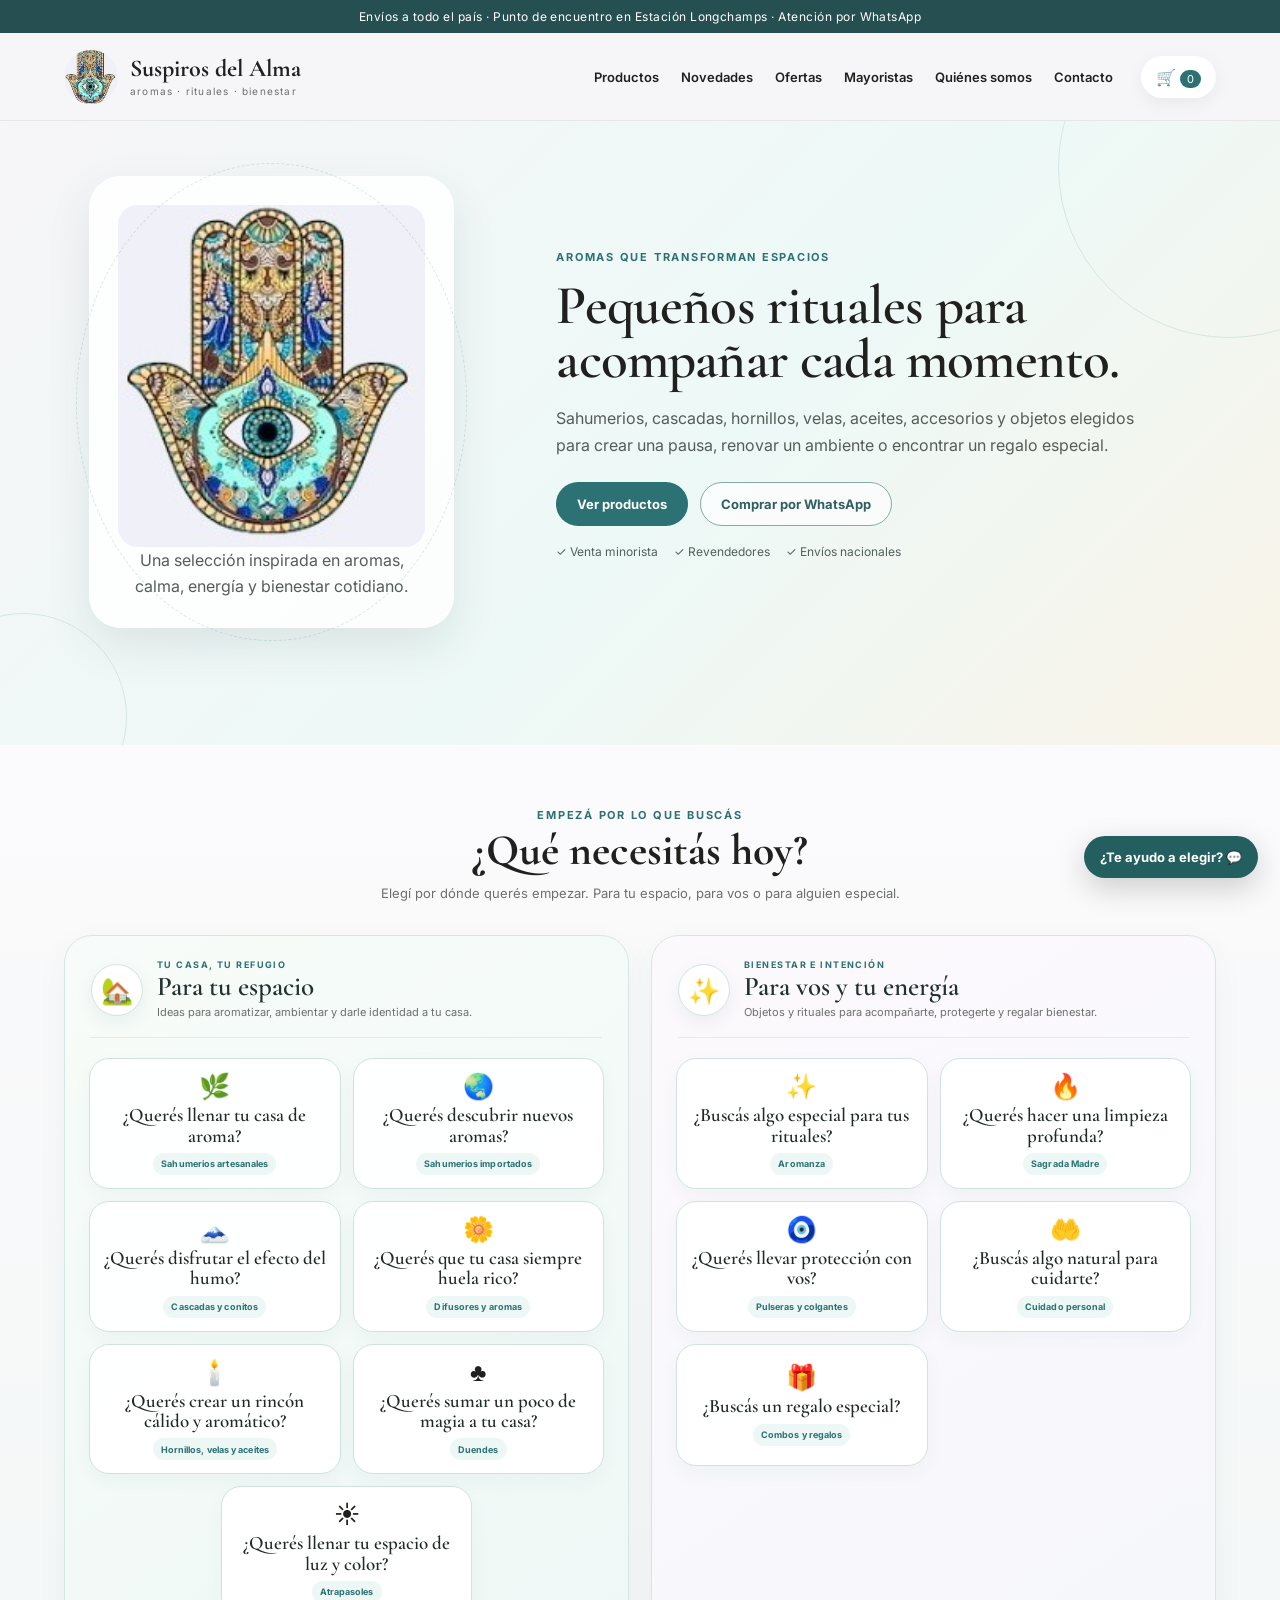
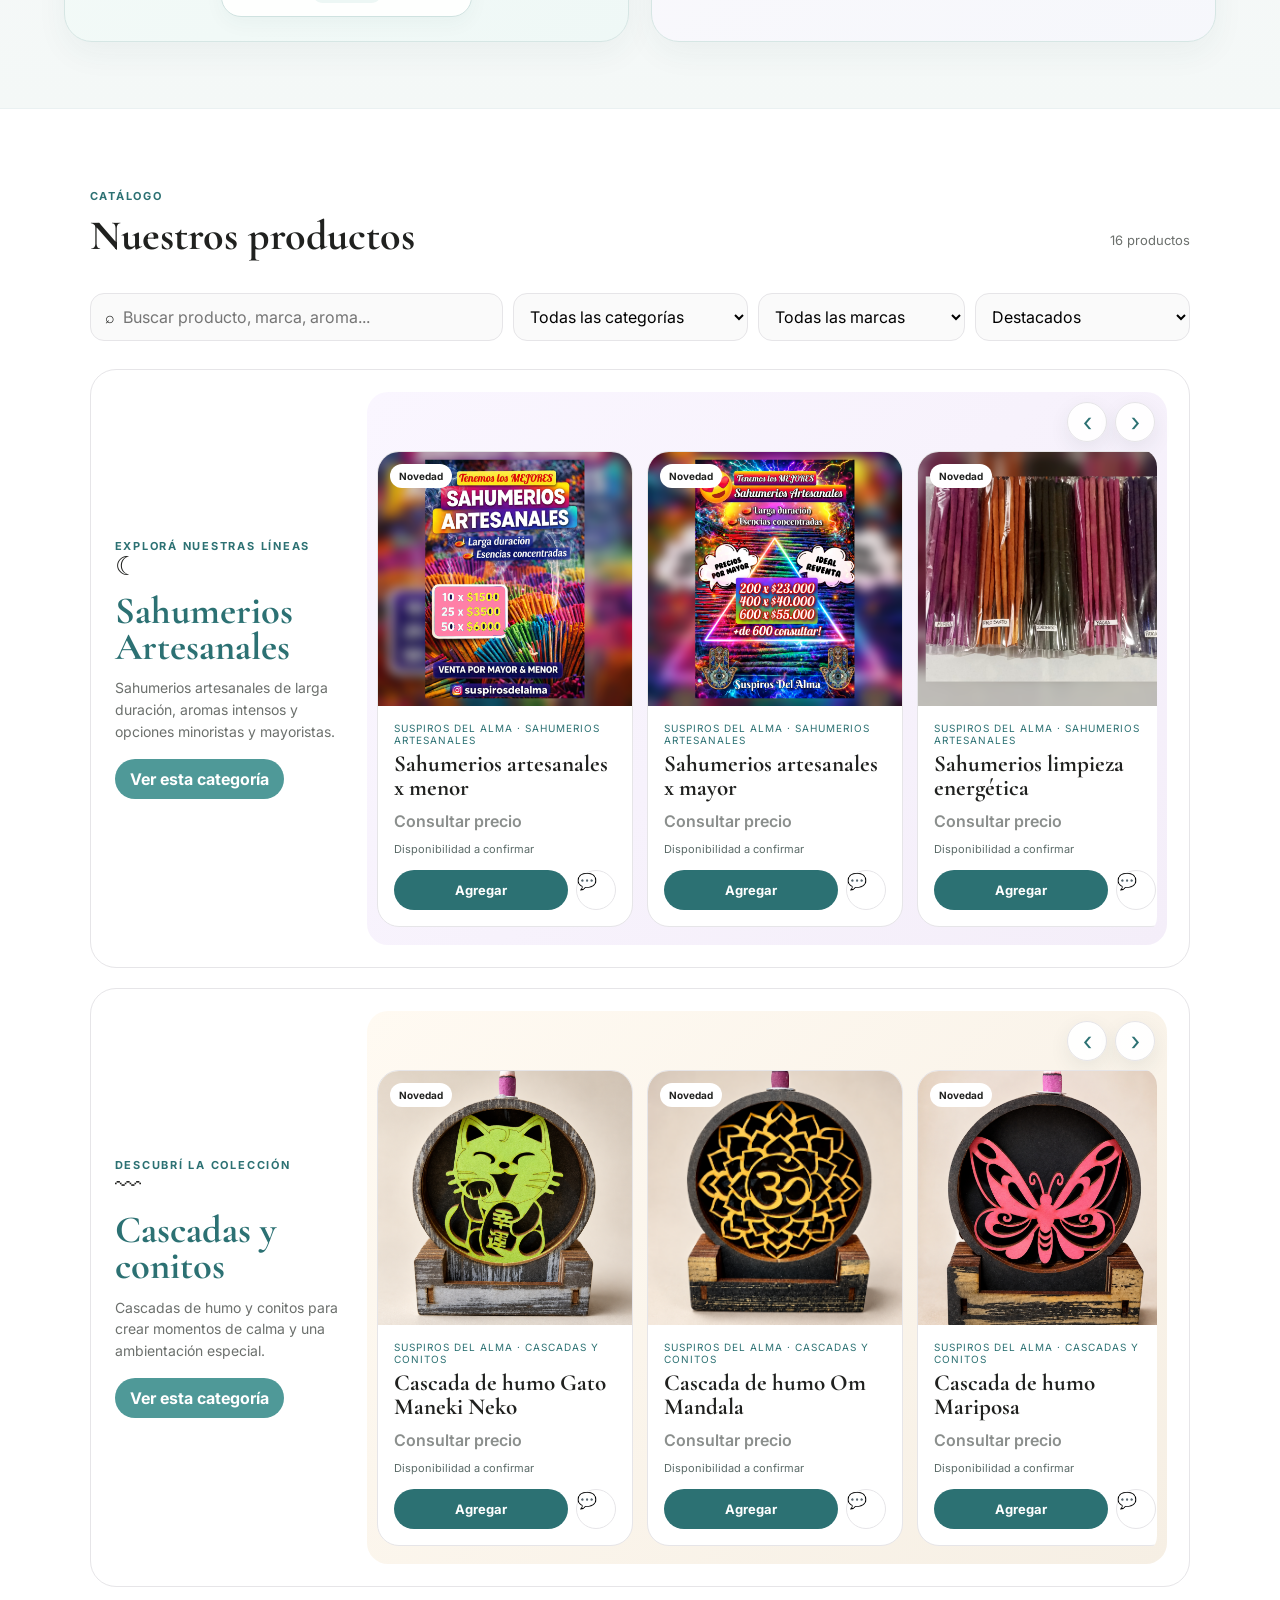
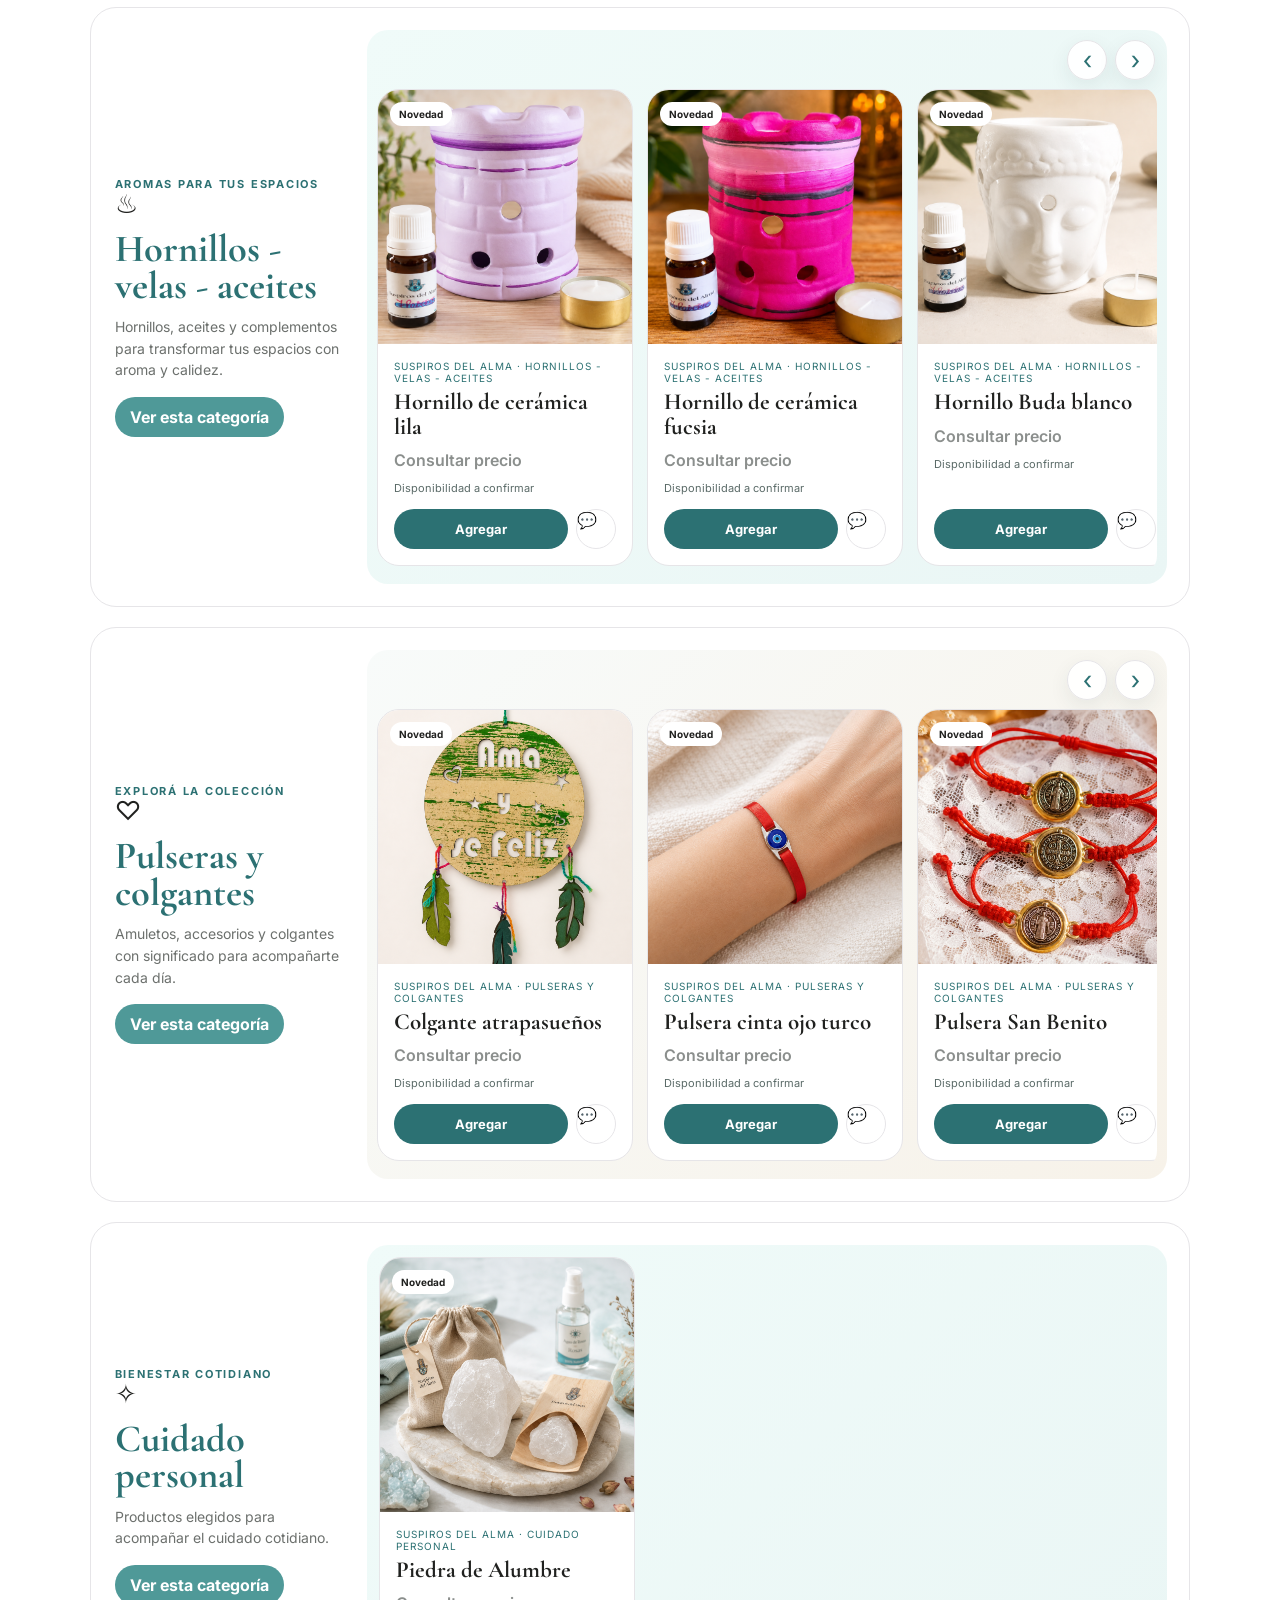
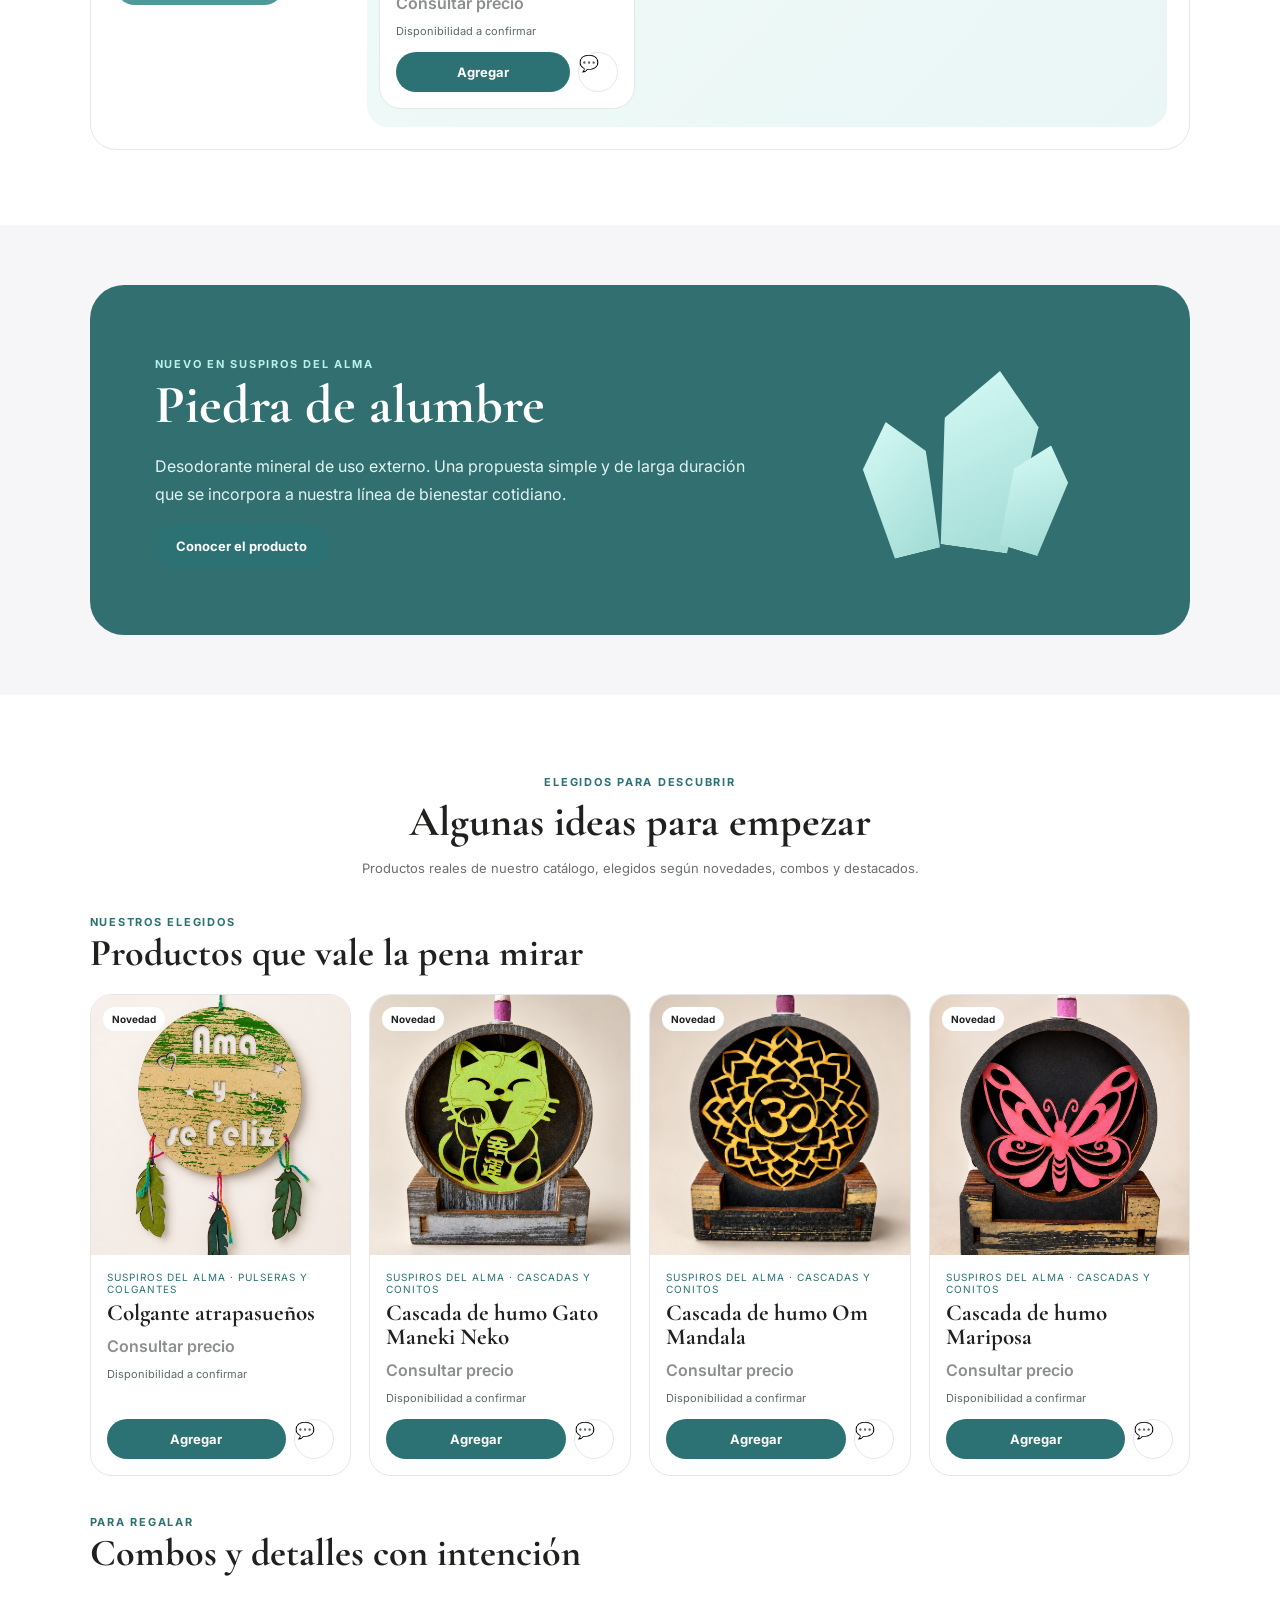
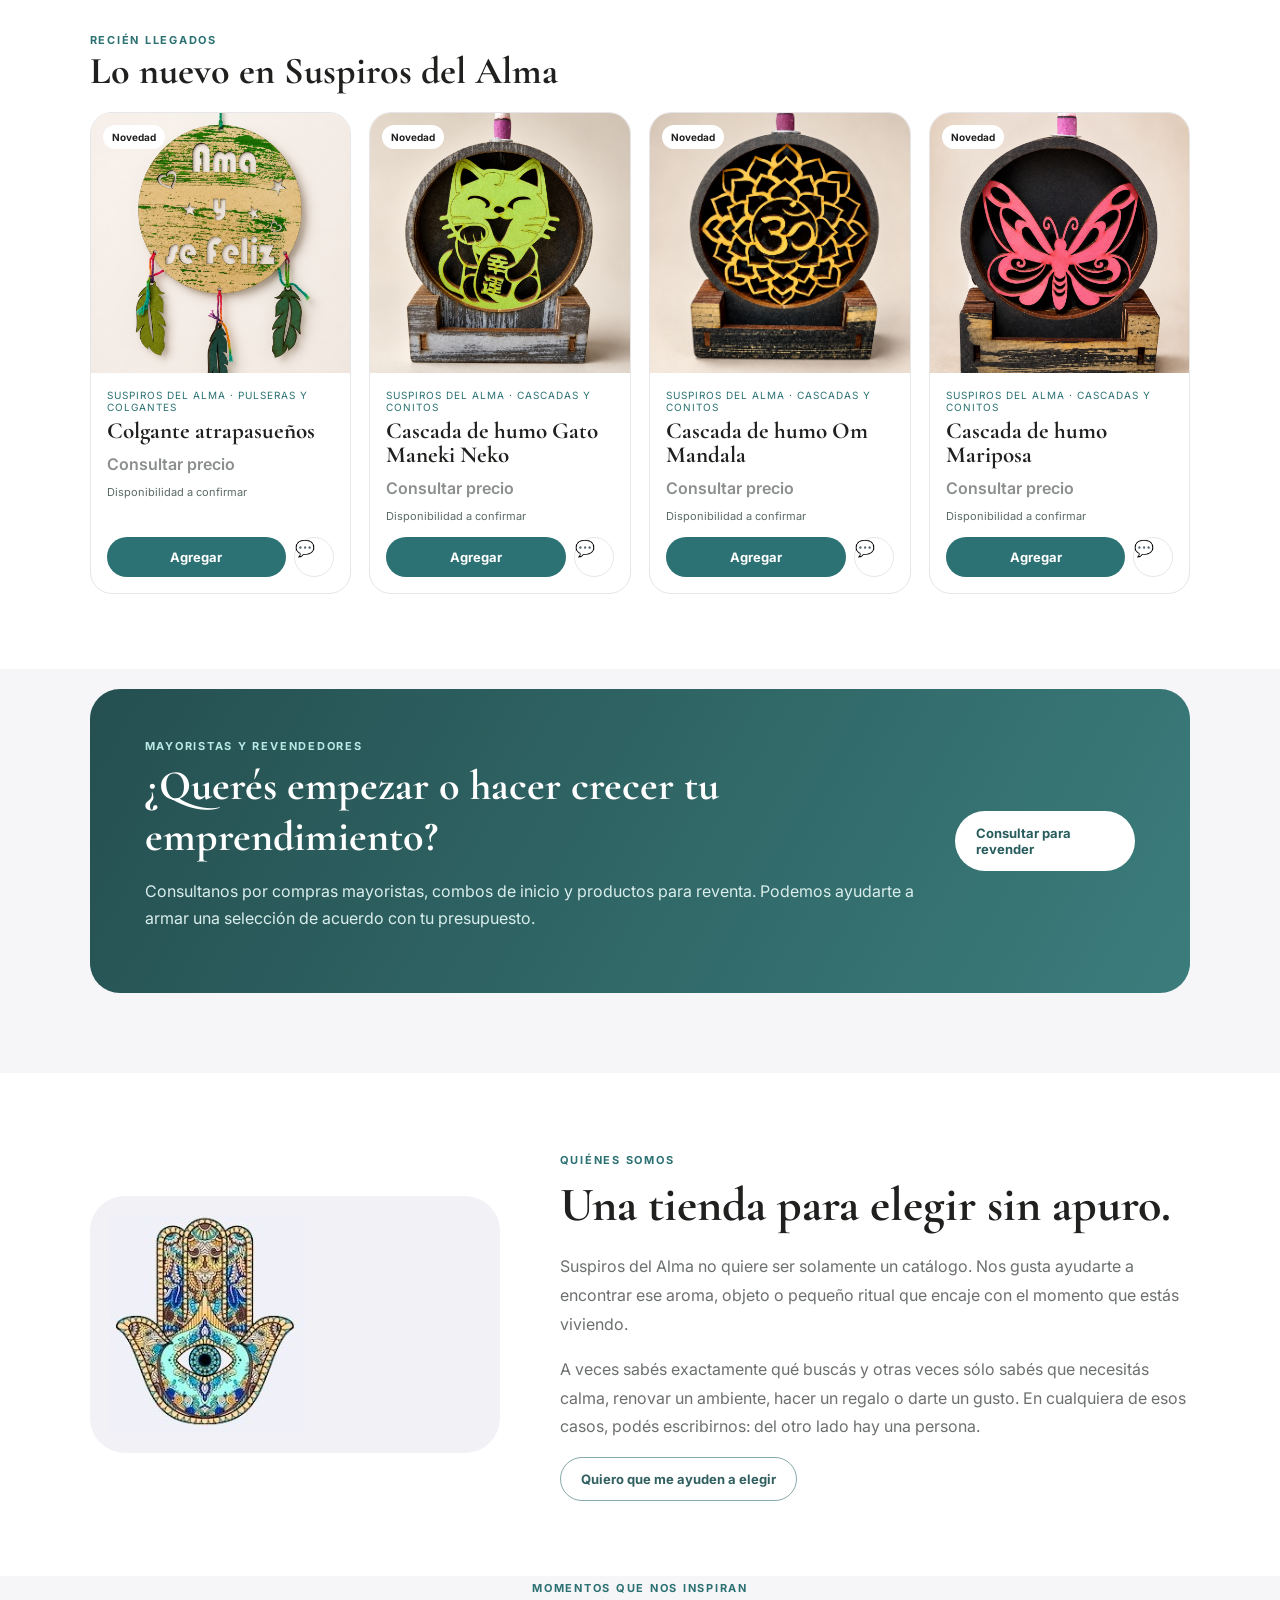
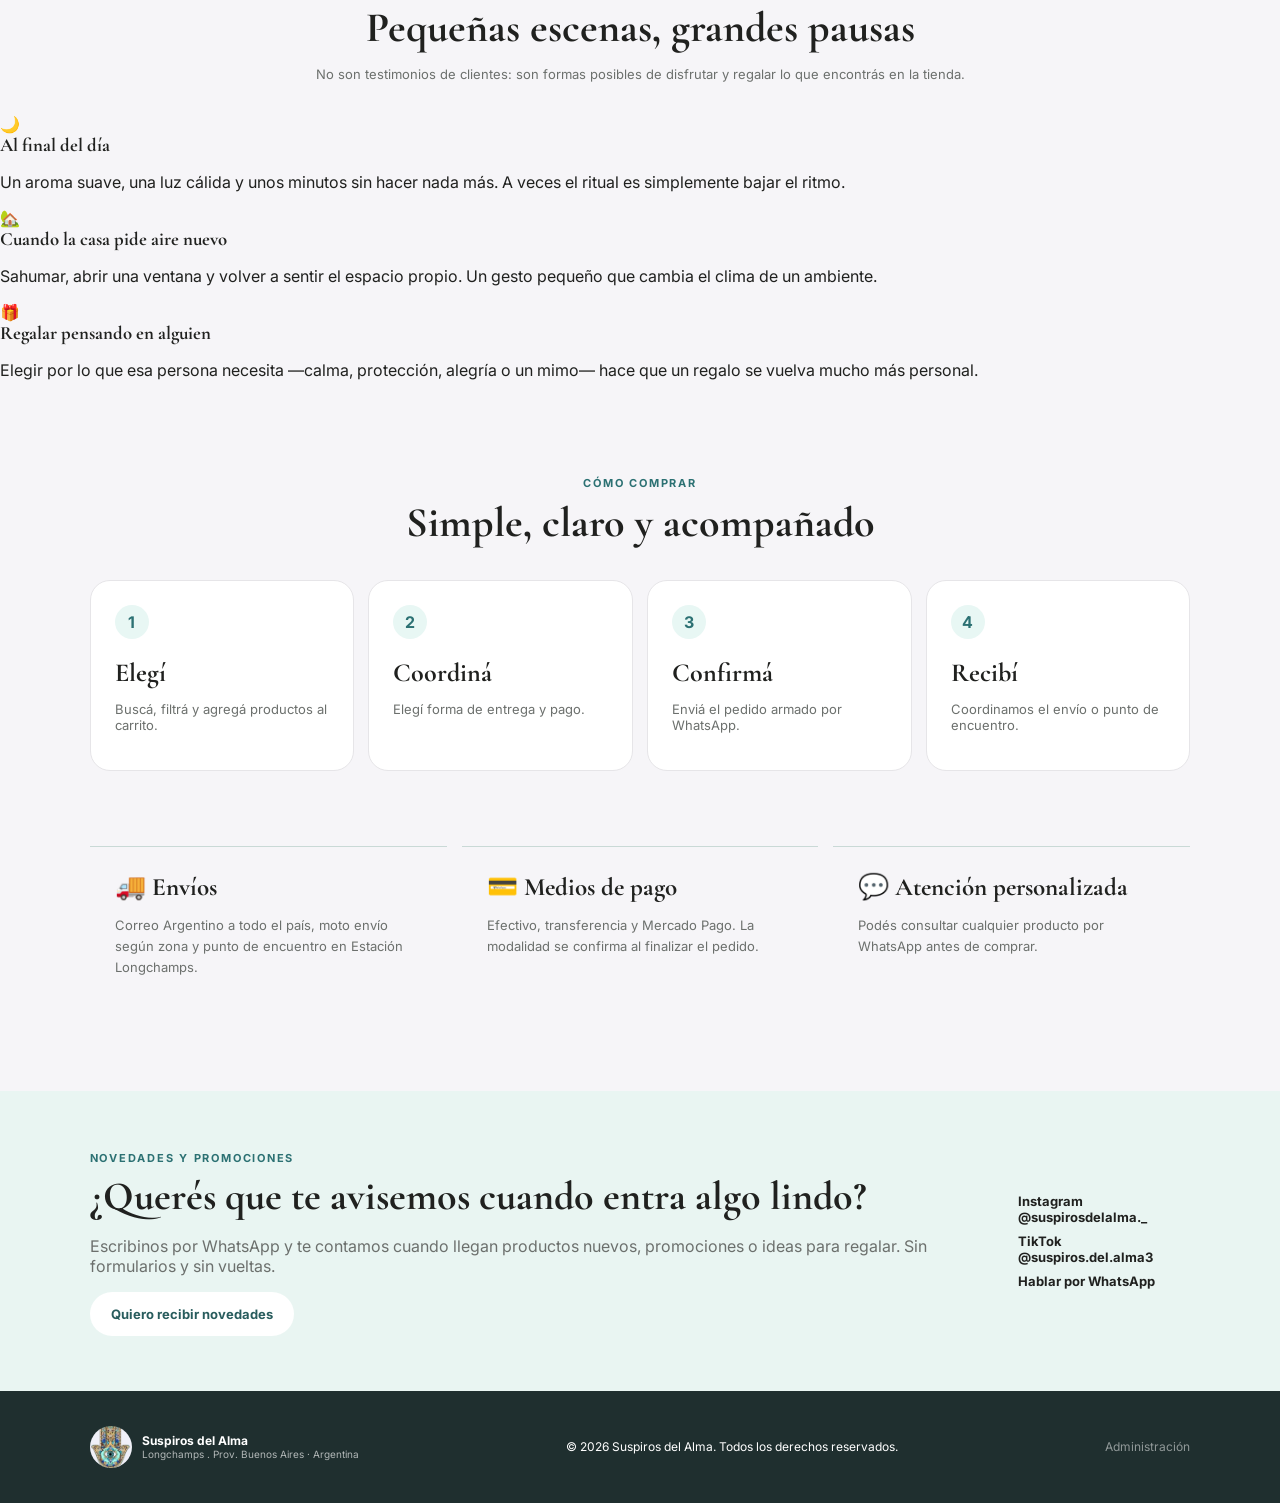
==== index.html @ b08760dd "Update index.html" ====
<!doctype html>
<html lang="es">
<head>
  <meta charset="utf-8">
  <meta name="viewport" content="width=device-width,initial-scale=1">
  <meta name="description" content="Suspiros del Alma: sahumerios, aromas, hornillos, cascadas, velas, accesorios y bienestar. Envíos a todo el país.">
  <title>Suspiros del Alma | Tienda</title>
  <link rel="icon" type="image/jpeg" href="assets/logo-suspiros.jpg">
  <link rel="preconnect" href="https://fonts.googleapis.com">
  <link rel="preconnect" href="https://fonts.gstatic.com" crossorigin>
  <link href="https://fonts.googleapis.com/css2?family=Cormorant+Garamond:wght@500;600;700&family=Inter:wght@400;500;600;700&display=swap" rel="stylesheet">
  <link rel="stylesheet" href="assets/styles.css">
  <link rel="stylesheet" href="assets/inicio.css?v=3">
  <link rel="stylesheet" href="assets/necesitas-hoy.css?v=3">
</head>
<body>
  <div class="topbar">
    Envíos a todo el país · Punto de encuentro en Estación Longchamps · Atención por WhatsApp
  </div>

  <header class="site-header">
    <a class="brand" href="index.html" aria-label="Suspiros del Alma">
      <img src="assets/logo-suspiros.jpg" alt="Logo Suspiros del Alma">
      <span>
        <strong>Suspiros del Alma</strong>
        <small>aromas · rituales · bienestar</small>
      </span>
    </a>

    <button class="menu-toggle" id="menuToggle" aria-label="Abrir menú">☰</button>

    <nav id="mainNav">
      <a href="#productos">Productos</a>
      <a href="#novedades">Novedades</a>
      <a href="#ofertas">Ofertas</a>
      <a href="#mayoristas">Mayoristas</a>
      <a href="#nosotros">Quiénes somos</a>
      <a href="#contacto">Contacto</a>
    </nav>

    <button class="cart-button" id="openCart" aria-label="Abrir carrito">
      🛒 <span id="cartCount">0</span>
    </button>
  </header>

  <main>
    <section class="hero">
      <div class="hero-pattern pattern-one"></div>
      <div class="hero-copy">
        <span class="eyebrow">Aromas que transforman espacios</span>
        <h1>Pequeños rituales para acompañar cada momento.</h1>
        <p>
          Sahumerios, cascadas, hornillos, velas, aceites, accesorios y objetos elegidos
          para crear una pausa, renovar un ambiente o encontrar un regalo especial.
        </p>
        <div class="hero-actions">
          <a class="btn primary" href="#productos">Ver productos</a>
          <a class="btn secondary" href="https://wa.me/5491139384518?text=Hola%20Suspiros%20del%20Alma,%20quiero%20consultar%20por%20sus%20productos." target="_blank" rel="noopener">Comprar por WhatsApp</a>
        </div>
        <div class="hero-trust">
          <span>✓ Venta minorista</span>
          <span>✓ Revendedores</span>
          <span>✓ Envíos nacionales</span>
        </div>
      </div>
      <div class="hero-card">
        <div class="hero-card-orbit"></div>
        <img src="assets/logo-suspiros.jpg" alt="Mano de Fátima - Suspiros del Alma">
        <p>Una selección inspirada en aromas, calma, energía y bienestar cotidiano.</p>
      </div>
    </section>


    <section class="intent-section" id="necesitas">
      <div class="section-heading">
        <span class="eyebrow">Empezá por lo que buscás</span>
        <h2>¿Qué necesitás hoy?</h2>
        <p class="section-lead">Elegí por dónde querés empezar. Para tu espacio, para vos o para alguien especial.</p>
      </div>

      <div class="intent-groups" id="intentGrid">
        <section class="intent-group intent-group-space" aria-labelledby="intent-space-title">
          <div class="intent-group-heading">
            <span class="intent-group-icon" aria-hidden="true">🏡</span>
            <div>
              <span class="intent-group-kicker">Tu casa, tu refugio</span>
              <h3 id="intent-space-title">Para tu espacio</h3>
              <p>Ideas para aromatizar, ambientar y darle identidad a tu casa.</p>
            </div>
          </div>
          <div class="intent-group-grid">
            <button class="intent-card" type="button" data-need-category="Sahumerios Artesanales"><span>🌿</span><strong>¿Querés llenar tu casa de aroma?</strong><small>Sahumerios artesanales</small></button>
            <button class="intent-card" type="button" data-need-category="Sahumerios importados"><span>🌏</span><strong>¿Querés descubrir nuevos aromas?</strong><small>Sahumerios importados</small></button>
            <button class="intent-card" type="button" data-need-category="Sahumadores, cascadas y conitos"><span>🗻</span><strong>¿Querés disfrutar el efecto del humo?</strong><small>Cascadas y conitos</small></button>
            <button class="intent-card" type="button" data-need-category="Difusores y aromas"><span>🌼</span><strong>¿Querés que tu casa siempre huela rico?</strong><small>Difusores y aromas</small></button>
            <button class="intent-card" type="button" data-need-category="Hornillos - velas - aceites"><span>🕯️</span><strong>¿Querés crear un rincón cálido y aromático?</strong><small>Hornillos, velas y aceites</small></button>
            <button class="intent-card" type="button" data-need-category="Duendes"><span>♣</span><strong>¿Querés sumar un poco de magia a tu casa?</strong><small>Duendes</small></button>
            <button class="intent-card intent-card-wide" type="button" data-need-category="Atrapasoles"><span>☀️</span><strong>¿Querés llenar tu espacio de luz y color?</strong><small>Atrapasoles</small></button>
          </div>
        </section>

        <section class="intent-group intent-group-self" aria-labelledby="intent-self-title">
          <div class="intent-group-heading">
            <span class="intent-group-icon" aria-hidden="true">✨</span>
            <div>
              <span class="intent-group-kicker">Bienestar e intención</span>
              <h3 id="intent-self-title">Para vos y tu energía</h3>
              <p>Objetos y rituales para acompañarte, protegerte y regalar bienestar.</p>
            </div>
          </div>
          <div class="intent-group-grid">
            <button class="intent-card" type="button" data-need-category="Aromanza"><span>✨</span><strong>¿Buscás algo especial para tus rituales?</strong><small>Aromanza</small></button>
            <button class="intent-card" type="button" data-need-category="Sagrada Madre"><span>🔥</span><strong>¿Querés hacer una limpieza profunda?</strong><small>Sagrada Madre</small></button>
            <button class="intent-card" type="button" data-need-category="Pulseras y colgantes"><span>🧿</span><strong>¿Querés llevar protección con vos?</strong><small>Pulseras y colgantes</small></button>
            <button class="intent-card" type="button" data-need-category="Cuidado personal"><span>🤲</span><strong>¿Buscás algo natural para cuidarte?</strong><small>Cuidado personal</small></button>
            <button class="intent-card" type="button" data-need-category="Combos Imperdibles!"><span>🎁</span><strong>¿Buscás un regalo especial?</strong><small>Combos y regalos</small></button>
          </div>
        </section>
      </div>
    </section>

    <section class="category-section">
      <div class="section-heading">
        <span class="eyebrow">Explorá por categoría</span>
        <h2>Encontrá lo que estás buscando</h2>
      </div>
      <div class="category-grid" id="categoryGrid"></div>
    </section>

    <section class="shop-section" id="productos">
      <div class="section-heading left">
        <div>
          <span class="eyebrow">Catálogo</span>
          <h2>Nuestros productos</h2>
        </div>
        <p id="resultCount"></p>
      </div>

      <div class="shop-toolbar">
        <label class="search-box">
          <span>⌕</span>
          <input id="searchInput" type="search" placeholder="Buscar producto, marca, aroma...">
        </label>

        <select id="categoryFilter" aria-label="Filtrar por categoría">
          <option value="">Todas las categorías</option>
        </select>
        <select id="brandFilter" aria-label="Filtrar por marca">
          <option value="">Todas las marcas</option>
        </select>
        <select id="sortFilter" aria-label="Ordenar productos">
          <option value="featured">Destacados</option>
          <option value="newest">Novedades</option>
          <option value="price-asc">Precio: menor a mayor</option>
          <option value="price-desc">Precio: mayor a menor</option>
          <option value="name">Nombre</option>
        </select>
      </div>

      <div class="product-grid" id="productGrid"></div>
      <div class="empty-state hidden" id="emptyState">
        <h3>No encontramos productos con esos filtros</h3>
        <p>Probá quitando algún filtro o escribiendo otra búsqueda.</p>
      </div>
    </section>

    <section class="feature-banner" id="novedades">
      <div>
        <span class="eyebrow">Nuevo en Suspiros del Alma</span>
        <h2>Piedra de alumbre</h2>
        <p>
          Desodorante mineral de uso externo. Una propuesta simple y de larga duración que
          se incorpora a nuestra línea de bienestar cotidiano.
        </p>
        <a class="btn primary" href="producto.html?id=piedra-alumbre">Conocer el producto</a>
      </div>
      <div class="mineral-art" aria-hidden="true">
        <div class="crystal c1"></div>
        <div class="crystal c2"></div>
        <div class="crystal c3"></div>
      </div>
    </section>

    <section class="curated-section" id="ofertas">
      <div class="section-heading">
        <span class="eyebrow">Elegidos para descubrir</span>
        <h2>Algunas ideas para empezar</h2>
        <p class="section-lead">Productos reales de nuestro catálogo, elegidos según novedades, combos y destacados.</p>
      </div>

      <div class="curated-block">
        <div class="curated-heading"><div><span class="eyebrow">Nuestros elegidos</span><h3>Productos que vale la pena mirar</h3></div></div>
        <div class="curated-grid" id="featuredGrid"></div>
      </div>

      <div class="curated-block">
        <div class="curated-heading"><div><span class="eyebrow">Para regalar</span><h3>Combos y detalles con intención</h3></div></div>
        <div class="curated-grid" id="comboGrid"></div>
      </div>

      <div class="curated-block">
        <div class="curated-heading"><div><span class="eyebrow">Recién llegados</span><h3>Lo nuevo en Suspiros del Alma</h3></div></div>
        <div class="curated-grid" id="newGrid"></div>
      </div>
    </section>

    <section class="wholesale" id="mayoristas">
      <div>
        <span class="eyebrow">Mayoristas y revendedores</span>
        <h2>¿Querés empezar o hacer crecer tu emprendimiento?</h2>
        <p>
          Consultanos por compras mayoristas, combos de inicio y productos para reventa.
          Podemos ayudarte a armar una selección de acuerdo con tu presupuesto.
        </p>
      </div>
      <a class="btn light" href="https://wa.me/5491139384518?text=Hola%20Suspiros%20del%20Alma,%20quiero%20informaci%C3%B3n%20para%20revendedores." target="_blank" rel="noopener">
        Consultar para revender
      </a>
    </section>

    <section class="story" id="nosotros">
      <div class="story-image">
        <img src="assets/logo-suspiros.jpg" alt="Suspiros del Alma">
      </div>
      <div>
        <span class="eyebrow">Quiénes somos</span>
        <h2>Una tienda para elegir sin apuro.</h2>
        <p>
          Suspiros del Alma no quiere ser solamente un catálogo. Nos gusta ayudarte a encontrar ese aroma,
          objeto o pequeño ritual que encaje con el momento que estás viviendo.
        </p>
        <p>
          A veces sabés exactamente qué buscás y otras veces sólo sabés que necesitás calma, renovar un ambiente,
          hacer un regalo o darte un gusto. En cualquiera de esos casos, podés escribirnos: del otro lado hay una persona.
        </p>
        <a class="btn secondary" href="https://wa.me/5491139384518?text=Hola%20Suspiros%20del%20Alma,%20estuve%20mirando%20la%20tienda%20y%20me%20gustar%C3%ADa%20que%20me%20ayuden%20a%20elegir." target="_blank" rel="noopener">Quiero que me ayuden a elegir</a>
      </div>
    </section>

    <section class="inspiration-section">
      <div class="section-heading">
        <span class="eyebrow">Momentos que nos inspiran</span>
        <h2>Pequeñas escenas, grandes pausas</h2>
        <p class="section-lead">No son testimonios de clientes: son formas posibles de disfrutar y regalar lo que encontrás en la tienda.</p>
      </div>
      <div class="inspiration-grid">
        <article><span>🌙</span><h3>Al final del día</h3><p>Un aroma suave, una luz cálida y unos minutos sin hacer nada más. A veces el ritual es simplemente bajar el ritmo.</p></article>
        <article><span>🏡</span><h3>Cuando la casa pide aire nuevo</h3><p>Sahumar, abrir una ventana y volver a sentir el espacio propio. Un gesto pequeño que cambia el clima de un ambiente.</p></article>
        <article><span>🎁</span><h3>Regalar pensando en alguien</h3><p>Elegir por lo que esa persona necesita —calma, protección, alegría o un mimo— hace que un regalo se vuelva mucho más personal.</p></article>
      </div>
    </section>

    <section class="how-to">
      <div class="section-heading">
        <span class="eyebrow">Cómo comprar</span>
        <h2>Simple, claro y acompañado</h2>
      </div>
      <div class="steps">
        <article><b>1</b><h3>Elegí</h3><p>Buscá, filtrá y agregá productos al carrito.</p></article>
        <article><b>2</b><h3>Coordiná</h3><p>Elegí forma de entrega y pago.</p></article>
        <article><b>3</b><h3>Confirmá</h3><p>Enviá el pedido armado por WhatsApp.</p></article>
        <article><b>4</b><h3>Recibí</h3><p>Coordinamos el envío o punto de encuentro.</p></article>
      </div>
    </section>

    <section class="info-grid">
      <article>
        <h3>🚚 Envíos</h3>
        <p>Correo Argentino a todo el país, moto envío según zona y punto de encuentro en Estación Longchamps.</p>
      </article>
      <article>
        <h3>💳 Medios de pago</h3>
        <p>Efectivo, transferencia y Mercado Pago. La modalidad se confirma al finalizar el pedido.</p>
      </article>
      <article>
        <h3>💬 Atención personalizada</h3>
        <p>Podés consultar cualquier producto por WhatsApp antes de comprar.</p>
      </article>
    </section>

    <section class="newsletter" id="contacto">
      <div>
        <span class="eyebrow">Novedades y promociones</span>
        <h2>¿Querés que te avisemos cuando entra algo lindo?</h2>
        <p>Escribinos por WhatsApp y te contamos cuando llegan productos nuevos, promociones o ideas para regalar. Sin formularios y sin vueltas.</p>
        <a class="btn light" href="https://wa.me/5491139384518?text=Hola%20Suspiros%20del%20Alma,%20quiero%20recibir%20novedades%20y%20promociones%20por%20WhatsApp." target="_blank" rel="noopener">Quiero recibir novedades</a>
      </div>
      <div class="social-links">
        <a href="https://www.instagram.com/suspirosdelalma._/" target="_blank" rel="noopener">Instagram @suspirosdelalma._</a>
        <a href="https://www.tiktok.com/@suspiros.del.alma3" target="_blank" rel="noopener">TikTok @suspiros.del.alma3</a>
        <a href="https://wa.me/5491139384518?text=Hola%20Suspiros%20del%20Alma,%20estuve%20mirando%20la%20tienda%20y%20me%20gustar%C3%ADa%20que%20me%20ayuden%20a%20elegir." target="_blank" rel="noopener">Hablar por WhatsApp</a>
      </div>
    </section>
  </main>

  <footer>
    <div class="footer-brand">
      <img src="assets/logo-suspiros.jpg" alt="">
      <div><strong>Suspiros del Alma</strong><small>Longchamps . Prov. Buenos Aires · Argentina</small></div>
    </div>
    <p>© <span id="year"></span> Suspiros del Alma. Todos los derechos reservados.</p>
    <a href="admin.html" class="admin-link">Administración</a>
  </footer>

  <a class="whatsapp-float" href="https://wa.me/5491139384518?text=Hola%20Suspiros%20del%20Alma,%20quiero%20hacer%20una%20consulta." target="_blank" rel="noopener" aria-label="WhatsApp">
    <span>¿Te ayudo a elegir?</span> 💬
  </a>

  <aside class="cart-panel" id="cartPanel" aria-hidden="true">
    <div class="cart-header">
      <div><span class="eyebrow">Tu selección</span><h2>Carrito</h2></div>
      <button id="closeCart" aria-label="Cerrar">×</button>
    </div>
    <div id="cartItems" class="cart-items"></div>
    <div id="cartEmpty" class="cart-empty">
      <p>Tu carrito está vacío.</p>
      <button class="btn secondary" id="keepShopping">Seguir mirando</button>
    </div>
    <div class="cart-checkout" id="cartCheckout">
      <label>Forma de entrega
        <select id="shippingMethod">
          <option value="Correo Argentino">Correo Argentino — costo a confirmar</option>
          <option value="Moto envío">Moto envío — costo a confirmar</option>
          <option value="Estación Longchamps">Punto de encuentro — Estación Longchamps</option>
        </select>
      </label>
      <label>Forma de pago
        <select id="paymentMethod">
          <option value="Transferencia">Transferencia</option>
          <option value="Mercado Pago">Mercado Pago</option>
          <option value="Efectivo">Efectivo</option>
        </select>
      </label>
      <div class="cart-total"><span>Subtotal</span><strong id="cartTotal">$ 0</strong></div>
      <small>El costo de envío, si corresponde, se confirma antes del pago.</small>
      <button class="btn primary full" id="checkoutWhatsApp">Enviar pedido por WhatsApp</button>
    </div>
  </aside>
  <div class="overlay" id="overlay"></div>

  <script src="data/products.js"></script>
  <script src="assets/app.js"></script>
</body>
</html>
---- assets/styles.css ----
:root {
  --bg: #f6f5f8;
  --surface: #fff;
  --ink: #20211f;
  --muted: #6c706d;
  --line: #e6e5e8;
  --aqua: #86ddd4;
  --teal: #4f9998;
  --deep: #2c7173;
  --sand: #e6cf9f;
  --soft: #e8f7f4;
  --shadow: 0 18px 45px rgba(37, 63, 63, .10);
  --radius: 24px;
}

* {
  box-sizing: border-box
}

html {
  scroll-behavior: smooth
}

body {
  margin: 0;
  font-family: Inter, Arial, sans-serif;
  background: var(--bg);
  color: var(--ink)
}

a {
  color: inherit;
  text-decoration: none
}

button,
input,
select {
  font: inherit
}

img {
  max-width: 100%;
  display: block
}

.topbar {
  padding: 9px 20px;
  background: #254f50;
  color: #fff;
  text-align: center;
  font-size: 12px;
  letter-spacing: .04em
}

.site-header {
  height: 88px;
  padding: 12px clamp(18px, 5vw, 70px);
  display: flex;
  align-items: center;
  gap: 28px;
  background: rgba(246, 245, 248, .95);
  position: sticky;
  top: 0;
  z-index: 40;
  border-bottom: 1px solid var(--line);
  backdrop-filter: blur(12px)
}

.brand {
  display: flex;
  align-items: center;
  gap: 12px;
  min-width: max-content
}

.brand img {
  width: 54px;
  height: 54px;
  border-radius: 50%;
  object-fit: cover
}

.brand span {
  display: flex;
  flex-direction: column
}

.brand strong {
  font-family: "Cormorant Garamond", serif;
  font-size: 24px;
  line-height: 1
}

.brand small {
  color: var(--muted);
  font-size: 10px;
  letter-spacing: .12em;
  margin-top: 4px
}

.site-header nav {
  margin-left: auto;
  display: flex;
  gap: 22px;
  font-size: 13px;
  font-weight: 600
}

.site-header nav a:hover {
  color: var(--deep)
}

.cart-button,
.menu-toggle {
  border: 0;
  background: #fff;
  border-radius: 999px;
  padding: 11px 15px;
  cursor: pointer;
  box-shadow: 0 5px 18px rgba(0, 0, 0, .06)
}

.cart-button span {
  background: var(--deep);
  color: #fff;
  border-radius: 999px;
  padding: 2px 7px;
  font-size: 11px
}

.menu-toggle {
  display: none
}

.hero {
  min-height: 660px;
  display: grid;
  grid-template-columns: 1.2fr .8fr;
  align-items: center;
  gap: 55px;
  padding: 75px clamp(24px, 8vw, 130px);
  position: relative;
  overflow: hidden;
  background: linear-gradient(135deg, #f6f5f8 0%, #edf9f7 55%, #f9f3e8 100%)
}

.hero:before,
.hero:after {
  content: "";
  position: absolute;
  border: 1px solid rgba(79, 153, 152, .18);
  border-radius: 50%
}

.hero:before {
  width: 420px;
  height: 420px;
  right: -150px;
  top: -140px
}

.hero:after {
  width: 260px;
  height: 260px;
  left: -110px;
  bottom: -80px
}

.hero-copy {
  position: relative;
  z-index: 2
}

.eyebrow {
  text-transform: uppercase;
  letter-spacing: .16em;
  font-size: 11px;
  font-weight: 700;
  color: var(--deep)
}

h1,
h2,
h3 {
  font-family: "Cormorant Garamond", serif;
  margin: 0
}

.hero h1 {
  font-size: clamp(20px, 6vw, 40px);
  line-height: .94;
  max-width: 780px;
  margin: 18px 0 22px;
  font-weight: 600
}

.hero p {
  font-size: 17px;
  line-height: 1.7;
  color: #565d59;
  max-width: 700px
}

.hero-actions {
  display: flex;
  gap: 12px;
  margin-top: 30px;
  flex-wrap: wrap
}

.btn {
  display: inline-flex;
  align-items: center;
  justify-content: center;
  border-radius: 999px;
  padding: 13px 20px;
  border: 1px solid transparent;
  font-weight: 700;
  font-size: 13px;
  cursor: pointer
}

.btn.primary {
  background: var(--deep);
  color: #fff
}

.btn.primary:hover {
  background: #235e60
}

.btn.secondary {
  border-color: #86aaa8;
  background: rgba(255, 255, 255, .65);
  color: #315f60
}

.btn.light {
  background: #fff;
  color: #285c5d
}

.btn.small {
  padding: 9px 14px;
  font-size: 12px
}

.btn.full {
  width: 100%
}

.hero-trust {
  display: flex;
  gap: 20px;
  margin-top: 24px;
  font-size: 12px;
  color: #52615e;
  flex-wrap: wrap
}

.hero-card {
  background: rgba(255, 255, 255, .74);
  border: 1px solid rgba(255, 255, 255, .8);
  border-radius: 42px;
  padding: 46px;
  box-shadow: var(--shadow);
  position: relative;
  max-width: 440px;
  justify-self: end
}

.hero-card img {
  width: 100%;
  border-radius: 28px
}

.hero-card p {
  text-align: center;
  font-size: 13px
}

.hero-card-orbit {
  position: absolute;
  inset: -22px;
  border: 1px dashed rgba(79, 153, 152, .30);
  border-radius: 50%;
  pointer-events: none
}

.section-heading {
  text-align: center;
  margin-bottom: 32px
}

.section-heading.left {
  text-align: left;
  display: flex;
  justify-content: space-between;
  align-items: end;
  gap: 20px
}

.section-heading h2 {
  font-size: 42px;
  margin-top: 6px
}

.section-heading p {
  color: var(--muted);
  font-size: 13px
}

.category-section,
.shop-section,
.highlight-section,
.story,
.how-to,
.related-section {
  padding: 75px clamp(20px, 7vw, 105px)
}

.category-grid {
  display: grid;
  grid-template-columns: repeat(4, 1fr);
  gap: 16px
}

.category-card {
  background: #fff;
  border-radius: 20px;
  padding: 22px;
  border: 1px solid var(--line);
  cursor: pointer;
  transition: .25s
}

.category-card:hover {
  transform: translateY(-4px);
  box-shadow: var(--shadow);
  border-color: #b6dfda
}

.category-icon {
  font-size: 24px;
  margin-bottom: 20px
}

.category-card h3 {
  font-size: 25px
}

.category-card p {
  color: var(--muted);
  font-size: 12px
}

.shop-section {
  background: #fff
}

.shop-toolbar {
  display: grid;
  grid-template-columns: 2fr 1fr 1fr 1fr;
  gap: 10px;
  margin-bottom: 28px
}

.search-box {
  display: flex;
  align-items: center;
  gap: 8px;
  border: 1px solid var(--line);
  border-radius: 14px;
  padding: 0 14px;
  background: #fafafa
}

.search-box input {
  border: 0;
  background: transparent;
  outline: 0;
  width: 100%;
  padding: 13px 0
}

.shop-toolbar select,
.cart-checkout select {
  border: 1px solid var(--line);
  border-radius: 14px;
  background: #fafafa;
  padding: 12px
}

.product-grid {
  display: grid;
  grid-template-columns: repeat(4, 1fr);
  gap: 18px
}

.product-card {
  border: 1px solid var(--line);
  border-radius: 22px;
  overflow: hidden;
  background: #fff;
  display: flex;
  flex-direction: column;
  transition: .25s
}

.product-card:hover {
  transform: translateY(-5px);
  box-shadow: var(--shadow)
}

.product-photo {
  aspect-ratio: 1/1;
  background: linear-gradient(145deg, #e5f6f2, #f3ead9);
  position: relative;
  overflow: hidden;
  display: flex;
  align-items: center;
  justify-content: center
}

.product-photo img {
  width: 100%;
  height: 100%;
  object-fit: cover
}

.product-placeholder {
  font-family: "Cormorant Garamond", serif;
  font-size: 30px;
  color: #457e7d;
  text-align: center;
  padding: 30px
}





.badge {
  position: absolute;
  top: 12px;
  left: 12px;
  background: #fff;
  padding: 6px 9px;
  border-radius: 999px;
  font-size: 10px;
  font-weight: 700
}

.badge.offer {
  background: #f4e6bd
}

.badge.out {
  background: #ececec
}

.product-info {
  padding: 16px;
  display: flex;
  flex-direction: column;
  flex: 1
}

.product-meta {
  font-size: 10px;
  text-transform: uppercase;
  letter-spacing: .1em;
  color: var(--deep);
  margin-bottom: 6px
}

.product-info h3 {
  font-size: 23px;
  line-height: 1.05
}

.price {
  font-weight: 800;
  margin: 11px 0
}

.price.missing {
  color: #8b8f8d;
  font-weight: 600
}

.stock-status {
  font-size: 11px;
  color: #5a6a67;
  margin-bottom: 14px
}

.stock-status.out {
  color: #9b5d5d
}

.product-actions {
  margin-top: auto;
  display: grid;
  grid-template-columns: 1fr auto;
  gap: 8px
}

.product-actions .btn {
  padding: 10px 12px
}

.icon-btn {
  border: 1px solid var(--line);
  background: #fff;
  border-radius: 999px;
  width: 40px;
  height: 40px;
  cursor: pointer
}

.empty-state {
  text-align: center;
  padding: 60px
}

.hidden {
  display: none !important
}

.feature-banner {
  margin: 60px clamp(20px, 7vw, 105px);
  background: #316f70;
  color: #fff;
  border-radius: 34px;
  padding: 55px 65px;
  display: grid;
  grid-template-columns: 1fr .55fr;
  gap: 20px;
  align-items: center;
  overflow: hidden
}

.feature-banner .eyebrow {
  color: #baf0e9
}

.feature-banner h2 {
  font-size: 54px
}

.feature-banner p {
  line-height: 1.7;
  color: #e2f4f2;
  max-width: 720px
}

.mineral-art {
  height: 240px;
  position: relative
}

.crystal {
  position: absolute;
  background: linear-gradient(145deg, #d7fbf7, #9fd9d3);
  clip-path: polygon(50% 0, 90% 28%, 78% 100%, 20% 100%, 8% 30%);
  filter: drop-shadow(0 20px 20px rgba(0, 0, 0, .18))
}

.c1 {
  width: 115px;
  height: 180px;
  left: 42%;
  top: 30px;
  transform: rotate(8deg)
}

.c2 {
  width: 80px;
  height: 135px;
  left: 22%;
  top: 80px;
  transform: rotate(-14deg)
}

.c3 {
  width: 68px;
  height: 110px;
  left: 63%;
  top: 103px;
  transform: rotate(17deg)
}

.highlight-grid {
  display: grid;
  grid-template-columns: repeat(3, 1fr);
  gap: 18px
}

.highlight-grid article {
  background: #fff;
  border: 1px solid var(--line);
  border-radius: 22px;
  padding: 30px
}

.highlight-grid article span {
  font-size: 28px;
  color: var(--deep)
}

.highlight-grid h3 {
  font-size: 29px;
  margin: 15px 0 5px
}

.highlight-grid p {
  color: var(--muted);
  line-height: 1.6;
  font-size: 13px
}

.wholesale {
  margin: 20px clamp(20px, 7vw, 105px) 80px;
  padding: 45px 55px;
  border-radius: 30px;
  background: linear-gradient(120deg, #254f50, #3b7d7c);
  color: #fff;
  display: flex;
  align-items: center;
  justify-content: space-between;
  gap: 30px
}

.wholesale h2 {
  font-size: 42px;
  margin: 6px 0 10px
}

.wholesale p {
  max-width: 800px;
  line-height: 1.7;
  color: #d9eeec
}

.wholesale .eyebrow {
  color: #b9eae5
}

.story {
  display: grid;
  grid-template-columns: .65fr 1fr;
  gap: 60px;
  align-items: center;
  background: #fff
}

.story-image {
  border-radius: 35px;
  overflow: hidden;
  background: #f2f2f6;
  padding: 20px
}

.story h2 {
  font-size: 48px;
  margin: 8px 0 18px
}

.story p {
  color: var(--muted);
  line-height: 1.8
}

.steps {
  display: grid;
  grid-template-columns: repeat(4, 1fr);
  gap: 14px
}

.steps article {
  background: #fff;
  border-radius: 20px;
  padding: 24px;
  border: 1px solid var(--line)
}

.steps b {
  width: 34px;
  height: 34px;
  border-radius: 50%;
  display: grid;
  place-items: center;
  background: var(--soft);
  color: var(--deep)
}

.steps h3 {
  font-size: 26px;
  margin-top: 18px
}

.steps p {
  color: var(--muted);
  font-size: 13px
}

.info-grid {
  padding: 0 clamp(20px, 7vw, 105px) 75px;
  display: grid;
  grid-template-columns: repeat(3, 1fr);
  gap: 15px
}

.info-grid article {
  padding: 25px;
  border-top: 1px solid #c9d9d6
}

.info-grid h3 {
  font-size: 25px
}

.info-grid p {
  font-size: 13px;
  color: var(--muted);
  line-height: 1.6
}

.newsletter {
  padding: 55px clamp(20px, 7vw, 105px);
  background: #e9f5f2;
  display: flex;
  align-items: center;
  justify-content: space-between;
  gap: 30px
}

.newsletter h2 {
  font-size: 40px;
  margin: 6px 0
}

.newsletter p {
  color: var(--muted)
}

.social-links {
  display: flex;
  flex-direction: column;
  gap: 8px;
  font-size: 13px;
  font-weight: 700
}

footer {
  padding: 35px clamp(20px, 7vw, 105px);
  display: flex;
  align-items: center;
  justify-content: space-between;
  gap: 20px;
  background: #1f2f2f;
  color: #fff;
  font-size: 12px
}

.footer-brand {
  display: flex;
  align-items: center;
  gap: 10px
}

.footer-brand img {
  width: 42px;
  height: 42px;
  border-radius: 50%;
  object-fit: cover
}

.footer-brand div {
  display: flex;
  flex-direction: column
}

.footer-brand small {
  opacity: .65
}

.admin-link {
  opacity: .5
}

.whatsapp-float {
  position: fixed;
  right: 22px;
  bottom: 22px;
  z-index: 60;
  background: #245f60;
  color: #fff;
  padding: 13px 16px;
  border-radius: 999px;
  box-shadow: 0 10px 30px rgba(0, 0, 0, .18);
  font-size: 13px;
  font-weight: 700
}

.cart-panel {
  position: fixed;
  right: 0;
  top: 0;
  width: min(430px, 100%);
  height: 100vh;
  background: #fff;
  z-index: 100;
  transform: translateX(105%);
  transition: .3s;
  padding: 25px;
  display: flex;
  flex-direction: column
}

.cart-panel.open {
  transform: none
}

.cart-header {
  display: flex;
  justify-content: space-between;
  align-items: start;
  border-bottom: 1px solid var(--line);
  padding-bottom: 15px
}

.cart-header h2 {
  font-size: 36px
}

.cart-header button {
  border: 0;
  background: none;
  font-size: 32px;
  cursor: pointer
}

.cart-items {
  overflow: auto;
  flex: 1
}

.cart-item {
  display: grid;
  grid-template-columns: 1fr auto;
  gap: 10px;
  border-bottom: 1px solid var(--line);
  padding: 16px 0
}

.cart-item h4 {
  margin: 0 0 4px
}

.cart-item small {
  color: var(--muted)
}

.qty {
  display: flex;
  align-items: center;
  gap: 8px;
  margin-top: 8px
}

.qty button {
  width: 25px;
  height: 25px;
  border-radius: 50%;
  border: 1px solid var(--line);
  background: #fff;
  cursor: pointer
}

.remove {
  border: 0;
  background: none;
  color: #9b5d5d;
  font-size: 11px;
  cursor: pointer
}

.cart-empty {
  text-align: center;
  margin: auto
}

.cart-checkout {
  border-top: 1px solid var(--line);
  padding-top: 15px;
  display: grid;
  gap: 10px
}

.cart-checkout label {
  display: grid;
  gap: 5px;
  font-size: 11px;
  font-weight: 600
}

.cart-total {
  display: flex;
  justify-content: space-between;
  font-size: 16px
}

.cart-checkout small {
  color: var(--muted);
  line-height: 1.4
}

.overlay {
  position: fixed;
  inset: 0;
  background: rgba(18, 31, 31, .38);
  z-index: 90;
  opacity: 0;
  pointer-events: none;
  transition: .3s
}

.overlay.show {
  opacity: 1;
  pointer-events: auto
}

/* Product page */
.product-page {
  padding: 65px clamp(20px, 7vw, 105px);
  display: grid;
  grid-template-columns: 1fr 1fr;
  gap: 60px;
  align-items: start;
  background: #fff
}

.product-gallery-main {
  aspect-ratio: 1/1;
  border-radius: 30px;
  background: linear-gradient(145deg, #e4f5f2, #f3ebdc);
  display: flex;
  align-items: center;
  justify-content: center;
  overflow: hidden
}

.product-gallery-main img {
  width: 100%;
  height: 100%;
  object-fit: cover
}

.product-detail h1 {
  font-size: 55px;
  line-height: 1;
  margin: 10px 0
}

.product-detail .price {
  font-size: 25px
}

.product-description {
  line-height: 1.8;
  color: var(--muted)
}

.product-specs {
  border-top: 1px solid var(--line);
  margin-top: 25px;
  padding-top: 20px;
  display: grid;
  grid-template-columns: 1fr 1fr;
  gap: 12px
}

.product-spec {
  padding: 12px;
  background: #fafafa;
  border-radius: 12px
}

.product-spec small {
  display: block;
  color: var(--muted);
  font-size: 10px;
  text-transform: uppercase;
  letter-spacing: .08em
}

.product-spec strong {
  display: block;
  margin-top: 4px;
  font-size: 13px
}

.product-buy {
  display: flex;
  gap: 10px;
  margin-top: 25px;
  flex-wrap: wrap
}

.product-buy input {
  width: 75px;
  border: 1px solid var(--line);
  border-radius: 999px;
  padding: 12px
}

.product-note {
  margin-top: 25px;
  padding: 18px;
  background: #eef8f5;
  border-radius: 16px;
  font-size: 12px;
  line-height: 1.6
}

.related-section {
  background: #f6f5f8
}

/* Admin */
.admin-body {
  display: grid;
  grid-template-columns: 260px 1fr;
  min-height: 100vh;
  background: #f3f4f3
}

.admin-sidebar {
  background: #183c3d;
  color: #fff;
  padding: 24px 16px;
  position: sticky;
  top: 0;
  height: 100vh
}

.admin-brand {
  color: #fff;
  margin: 0 8px 30px
}

.admin-brand img {
  width: 45px;
  height: 45px
}

.admin-brand small {
  color: #b5d5d1
}

.admin-sidebar nav {
  display: grid;
  gap: 6px
}

.admin-sidebar nav button {
  border: 0;
  background: transparent;
  color: #c9dddb;
  text-align: left;
  padding: 12px;
  border-radius: 10px;
  cursor: pointer
}

.admin-sidebar nav button.active,
.admin-sidebar nav button:hover {
  background: #2a5a5b;
  color: #fff
}

.admin-store-link {
  position: absolute;
  bottom: 24px;
  left: 24px;
  font-size: 12px;
  color: #bad8d4
}

.admin-main {
  padding: 28px 35px;
  min-width: 0
}

.admin-warning {
  padding: 12px 15px;
  border-radius: 10px;
  background: #fff5d8;
  border: 1px solid #e6d49c;
  font-size: 12px;
  line-height: 1.5
}

.admin-top {
  display: flex;
  justify-content: space-between;
  align-items: center;
  padding: 25px 0
}

.admin-top h1 {
  font-size: 42px
}

.admin-user {
  display: flex;
  align-items: center;
  gap: 9px;
  font-size: 12px
}

.avatar {
  width: 38px;
  height: 38px;
  border-radius: 50%;
  display: grid;
  place-items: center;
  background: #2c7173;
  color: #fff;
  font-weight: 700
}

.admin-view {
  display: none
}

.admin-view.active {
  display: block
}

.stat-grid {
  display: grid;
  grid-template-columns: repeat(4, 1fr);
  gap: 14px;
  margin-bottom: 18px
}

.stat-grid article,
.admin-card {
  background: #fff;
  border: 1px solid #e4e7e5;
  border-radius: 16px;
  padding: 20px
}

.stat-grid small {
  display: block;
  color: var(--muted);
  font-size: 11px
}

.stat-grid strong {
  font-size: 27px;
  display: block;
  margin: 8px 0 3px
}

.stat-grid span {
  font-size: 10px;
  color: #8b918e
}

.admin-grid {
  display: grid;
  grid-template-columns: 1.3fr .7fr;
  gap: 18px
}

.card-title {
  display: flex;
  align-items: center;
  justify-content: space-between;
  gap: 15px;
  margin-bottom: 15px
}

.card-title h2 {
  font-size: 27px
}

.card-title span {
  font-size: 10px;
  color: var(--muted)
}

.task-list {
  padding-left: 18px;
  line-height: 1.9;
  font-size: 12px;
  color: #57615e
}

.stock-alert {
  display: flex;
  justify-content: space-between;
  align-items: center;
  padding: 12px 0;
  border-bottom: 1px solid var(--line);
  font-size: 12px
}

.stock-alert:last-child {
  border: 0
}

.stock-alert strong {
  display: block
}

.stock-alert span {
  color: #9b5d5d;
  font-weight: 700
}

.table-wrap {
  overflow: auto
}

.admin-table {
  width: 100%;
  border-collapse: collapse;
  font-size: 12px
}

.admin-table th {
  text-align: left;
  color: var(--muted);
  font-size: 10px;
  text-transform: uppercase;
  letter-spacing: .07em;
  padding: 10px;
  border-bottom: 1px solid var(--line)
}

.admin-table td {
  padding: 12px 10px;
  border-bottom: 1px solid #f0f0f0
}

.status-dot {
  display: inline-block;
  padding: 4px 8px;
  border-radius: 999px;
  background: #e9f6f3;
  font-size: 10px
}

.status-dot.out {
  background: #f5e8e8
}

.empty-admin {
  text-align: center;
  padding: 80px 30px
}

.empty-admin h2 {
  font-size: 36px
}

.empty-admin p {
  max-width: 650px;
  margin: 10px auto;
  color: var(--muted);
  line-height: 1.7
}

@media(max-width:1000px) {
  .site-header nav {
    display: none;
    position: absolute;
    top: 87px;
    left: 0;
    right: 0;
    background: #fff;
    padding: 20px;
    flex-direction: column
  }

  .site-header nav.open {
    display: flex
  }

  .menu-toggle {
    display: block;
    margin-left: auto
  }

  .hero {
    grid-template-columns: 1fr;
    padding-top: 55px
  }

  .hero-card {
    justify-self: center;
    max-width: 390px
  }

.category-grid,
.product-grid,
.curated-grid {
  grid-template-columns: repeat(2, 1fr)
}

  .shop-toolbar {
    grid-template-columns: 1fr 1fr
  }

  .search-box {
    grid-column: 1/-1
  }

  .story {
    grid-template-columns: 1fr
  }

  .steps {
    grid-template-columns: repeat(2, 1fr)
  }

  .admin-body {
    grid-template-columns: 1fr
  }

  .admin-sidebar {
    position: relative;
    height: auto
  }

  .admin-sidebar nav {
    grid-template-columns: repeat(4, 1fr)
  }

  .admin-store-link {
    position: static;
    display: block;
    margin: 20px 8px 0
  }

  .stat-grid {
    grid-template-columns: repeat(2, 1fr)
  }

  .admin-main {
    padding: 22px
  }

  .product-page {
    grid-template-columns: 1fr
  }
}

@media(max-width:650px) {
  .topbar {
    font-size: 10px
  }

  .site-header {
    height: 74px;
    padding: 8px 14px;
    gap: 8px
  }

  .brand img {
    width: 44px;
    height: 44px
  }

  .brand strong {
    font-size: 20px
  }

  .brand small {
    display: none
  }

  .site-header nav {
    top: 73px
  }

  .hero {
    padding: 52px 20px;
    min-height: auto;
    gap: 35px
  }

  .hero h1 {
    font-size: 20px
  }

  .hero-card {
    padding: 25px
  }

.category-section,
.shop-section,
.highlight-section,
.curated-section,
.story,
.how-to,
.related-section {
  padding: 55px 18px
}

  .category-section,
  .shop-section,
  .highlight-section,
  .story,
  .how-to,
  .related-section {
    padding: 55px 18px
  }

  .category-card {
    padding: 17px
  }

  .product-grid {
    gap: 10px
  }

  .product-info {
    padding: 12px
  }

  .product-info h3 {
    font-size: 20px
  }

  .feature-banner {
    margin: 40px 18px;
    padding: 35px 25px;
    grid-template-columns: 1fr
  }

  .mineral-art {
    display: none
  }

  .wholesale {
    margin: 20px 18px 55px;
    padding: 35px 25px;
    display: block
  }

  .wholesale .btn {
    margin-top: 15px
  }

  .newsletter {
    display: block;
    padding: 45px 20px
  }

  .social-links {
    margin-top: 25px
  }

  footer {
    flex-direction: column;
    align-items: flex-start
  }

  .whatsapp-float span {
    display: none
  }

  .shop-toolbar {
    grid-template-columns: 1fr
  }

  .search-box {
    grid-column: auto
  }

  .section-heading.left {
    align-items: start;
    flex-direction: column
  }

  .product-page {
    padding: 40px 18px;
    gap: 30px
  }

  .product-detail h1 {
    font-size: 42px
  }

  .product-specs {
    grid-template-columns: 1fr
  }

  .admin-sidebar nav {
    grid-template-columns: repeat(2, 1fr)
  }

  .stat-grid,
  .admin-grid {
    grid-template-columns: 1fr
  }

  .admin-top {
    align-items: flex-start;
    gap: 15px
  }

  .admin-user span {
    display: none
  }
}



/* Algunas ideas para empezar */
.curated-section {
  padding: 75px clamp(20px, 7vw, 105px);
  background: #fff;
}

.curated-block {
  max-width: 1420px;
  margin: 34px auto 0;
}

.curated-heading {
  margin-bottom: 18px;
}

.curated-heading h3 {
  font-size: clamp(28px, 3vw, 38px);
}

.curated-grid {
  display: grid;
  grid-template-columns: repeat(4, minmax(0, 1fr));
  gap: 18px;
}

@media (max-width: 1000px) {
  .curated-grid {
    grid-template-columns: repeat(2, minmax(0, 1fr));
  }
}

@media (max-width: 560px) {
  .curated-grid {
    grid-template-columns: 1fr;
  }
}
@media(max-width:430px) {

  .category-grid,
  .product-grid,
  .curated-grid,
  .highlight-grid,
  .info-grid,
  .steps {
    grid-template-columns: 1fr
  }

  .hero h1 {
    font-size: 20px
  }
}
---- assets/inicio.css ----
/* =========================================================
   SUSPIROS DEL ALMA — AJUSTE DE PORTADA / HERO v3
   Se carga DESPUÉS de styles.css y sólo redefine el inicio.
   ========================================================= */

/* Escritorio */
@media (min-width: 1001px) {
  .hero {
    min-height: 520px;
    grid-template-columns: minmax(300px, 390px) minmax(480px, 650px);
    grid-template-areas: "visual copy";
    justify-content: center;
    align-items: center;
    column-gap: clamp(60px, 7vw, 115px);
    padding: 55px clamp(36px, 6vw, 100px) 62px;
  }

  .hero-copy {
    grid-area: copy;
    align-self: center;
    max-width: 650px;
  }

  .hero-card {
    grid-area: visual;
    justify-self: center;
    align-self: center;
    width: min(100%, 365px);
    max-width: 365px;
    padding: 28px;
    border-radius: 32px;
    background: rgba(255,255,255,.82);
  }

  .hero-card img {
    width: 100%;
    border-radius: 20px;
  }

  .hero-card-orbit {
    inset: -14px;
    opacity: .75;
  }

  .hero-card p {
    margin: 15px auto 0;
    max-width: 290px;
    line-height: 1.55;
  }

  .hero h1 {
    font-size: clamp(48px, 4.3vw, 66px);
    line-height: .98;
    max-width: 650px;
    margin: 14px 0 18px;
    letter-spacing: -.015em;
  }

  .hero p {
    margin: 0;
    max-width: 610px;
    font-size: 16px;
    line-height: 1.65;
  }

  .hero-actions {
    margin-top: 24px;
  }

  .hero-trust {
    margin-top: 18px;
    gap: 16px;
  }

  .hero:before {
    width: 340px;
    height: 340px;
    right: -120px;
    top: -125px;
  }

  .hero:after {
    width: 205px;
    height: 205px;
    left: -80px;
    bottom: -75px;
  }
}

/* Tablet */
@media (max-width: 1000px) {
  .hero {
    grid-template-columns: 1fr;
    grid-template-areas:
      "copy"
      "visual";
    min-height: auto;
    gap: 42px;
    padding: 54px clamp(24px, 7vw, 60px) 60px;
  }

  .hero-copy {
    grid-area: copy;
    max-width: 720px;
    justify-self: center;
    text-align: center;
  }

  .hero-card {
    grid-area: visual;
    justify-self: center;
    width: min(100%, 350px);
    max-width: 350px;
    padding: 27px;
  }

  .hero h1 {
    font-size: clamp(44px, 7vw, 60px);
    line-height: 1;
    margin: 14px auto 18px;
    max-width: 700px;
  }

  .hero p {
    max-width: 650px;
    margin-left: auto;
    margin-right: auto;
  }

  .hero-actions,
  .hero-trust {
    justify-content: center;
  }
}

/* Celular */
@media (max-width: 650px) {
  .hero {
    gap: 30px;
    padding: 38px 20px 46px;
  }

  .hero-copy {
    text-align: left;
  }

  .hero h1 {
    font-size: clamp(39px, 11vw, 49px);
    line-height: 1;
    margin: 12px 0 16px;
  }

  .hero p {
    font-size: 15px;
    line-height: 1.6;
  }

  .hero-actions,
  .hero-trust {
    justify-content: flex-start;
  }

  .hero-actions {
    margin-top: 21px;
  }

  .hero-trust {
    margin-top: 16px;
    gap: 10px 15px;
  }

  .hero-card {
    width: min(100%, 300px);
    padding: 20px;
    border-radius: 27px;
  }

  .hero-card-orbit {
    inset: -10px;
  }
}
---- assets/necesitas-hoy.css ----
/* Suspiros del Alma — ¿Qué necesitás hoy? v3
   Dos caminos de entrada: Para tu espacio / Para vos y tu energía.
   Las tarjetas navegan a categorías completas; no filtran el catálogo. */

.intent-section {
  padding: 58px clamp(20px, 5vw, 72px) 66px;
  background: linear-gradient(180deg, #fbfafc 0%, #f4f8f7 100%);
  border-bottom: 1px solid rgba(79, 153, 152, .10);
}

.intent-section .section-heading {
  max-width: 820px;
  margin: 0 auto 32px;
}

.intent-section .section-heading h2 {
  font-size: clamp(38px, 3.4vw, 50px);
  line-height: 1;
}

.intent-section .section-lead {
  max-width: 720px;
  margin: 10px auto 0;
  color: var(--muted);
  line-height: 1.55;
  font-size: 13px;
}

.intent-groups {
  max-width: 1420px;
  margin: 0 auto;
  display: grid;
  grid-template-columns: repeat(2, minmax(0, 1fr));
  gap: 22px;
  align-items: stretch;
}

.intent-group {
  min-width: 0;
  border: 1px solid #d6e6e4;
  border-radius: 28px;
  padding: 24px;
  background: rgba(255, 255, 255, .72);
  box-shadow: 0 12px 32px rgba(37, 79, 80, .05);
}

.intent-group-space {
  background: linear-gradient(145deg, rgba(247,252,249,.96), rgba(238,248,246,.86));
}

.intent-group-self {
  background: linear-gradient(145deg, rgba(252,249,253,.96), rgba(246,247,252,.88));
}

.intent-group-heading {
  display: flex;
  align-items: center;
  gap: 14px;
  margin: 0 2px 20px;
  padding-bottom: 17px;
  border-bottom: 1px solid rgba(88, 145, 143, .14);
}

.intent-group-icon {
  flex: 0 0 52px;
  width: 52px;
  height: 52px;
  border-radius: 50%;
  display: grid;
  place-items: center;
  background: #fff;
  border: 1px solid #d2e4e1;
  font-size: 26px;
  box-shadow: 0 7px 18px rgba(37, 79, 80, .07);
}

.intent-group-kicker {
  display: block;
  margin-bottom: 2px;
  color: var(--deep);
  font-size: 9px;
  line-height: 1.2;
  font-weight: 700;
  letter-spacing: .16em;
  text-transform: uppercase;
}

.intent-group-heading h3 {
  margin: 0;
  color: #22302f;
  font-family: "Cormorant Garamond", serif;
  font-weight: 600;
  font-size: clamp(27px, 2vw, 34px);
  line-height: 1;
}

.intent-group-heading p {
  margin: 5px 0 0;
  max-width: 520px;
  color: var(--muted);
  font-size: 11px;
  line-height: 1.4;
}

.intent-group-grid {
  display: grid;
  grid-template-columns: repeat(2, minmax(0, 1fr));
  gap: 12px;
}

.intent-card {
  appearance: none;
  -webkit-appearance: none;
  min-width: 0;
  min-height: 122px;
  border: 1px solid #cfe2e0;
  border-radius: 20px;
  background: rgba(255,255,255,.94);
  padding: 15px 13px 13px;
  color: var(--ink);
  cursor: pointer;
  text-align: center;
  display: flex;
  flex-direction: column;
  align-items: center;
  justify-content: center;
  gap: 6px;
  box-shadow: 0 7px 20px rgba(37, 79, 80, .04);
  transition: transform .18s ease, border-color .18s ease, box-shadow .18s ease, background .18s ease;
}

.intent-card-wide {
  grid-column: 1 / -1;
  width: calc(50% - 6px);
  justify-self: center;
}

.intent-card > span {
  font-size: 25px;
  line-height: 1;
}

.intent-card strong {
  display: block;
  font-family: "Cormorant Garamond", serif;
  font-weight: 600;
  font-size: 19px;
  line-height: 1.07;
  color: #222a29;
}

.intent-card small {
  display: inline-flex;
  align-items: center;
  justify-content: center;
  min-height: 22px;
  margin-top: 1px;
  padding: 4px 8px;
  border-radius: 999px;
  background: #edf7f5;
  color: var(--deep);
  font-size: 9px;
  font-weight: 700;
  letter-spacing: .01em;
}

.intent-card:hover,
.intent-card:focus-visible {
  transform: translateY(-3px);
  border-color: #84b8b4;
  background: #fff;
  box-shadow: 0 13px 28px rgba(37, 79, 80, .10);
  outline: none;
}

.intent-card:active {
  transform: translateY(-1px);
}

/* El destino queda visible debajo del encabezado fijo. */
.category-showcase {
  scroll-margin-top: 112px;
  transition: box-shadow .25s ease, border-color .25s ease;
}

.category-showcase.need-target {
  border-color: #72aaa7 !important;
  box-shadow: 0 0 0 4px rgba(79,153,152,.11), 0 18px 40px rgba(37,79,80,.09);
}

@media (max-width: 1050px) {
  .intent-groups {
    grid-template-columns: 1fr;
    max-width: 760px;
  }
  .intent-card-wide {
    width: calc(50% - 6px);
  }
}

@media (max-width: 620px) {
  .intent-section {
    padding: 46px 14px 50px;
  }
  .intent-section .section-heading {
    margin-bottom: 24px;
  }
  .intent-groups {
    gap: 16px;
  }
  .intent-group {
    padding: 18px 12px 16px;
    border-radius: 22px;
  }
  .intent-group-heading {
    align-items: flex-start;
    margin-bottom: 14px;
    padding: 0 4px 14px;
  }
  .intent-group-icon {
    flex-basis: 44px;
    width: 44px;
    height: 44px;
    font-size: 22px;
  }
  .intent-group-heading h3 {
    font-size: 27px;
  }
  .intent-group-heading p {
    font-size: 10px;
  }
  .intent-group-grid {
    gap: 9px;
  }
  .intent-card {
    min-height: 119px;
    padding: 13px 8px 12px;
    border-radius: 17px;
  }
  .intent-card-wide {
    width: calc(50% - 5px);
  }
  .intent-card > span {
    font-size: 23px;
  }
  .intent-card strong {
    font-size: 17px;
  }
  .intent-card small {
    font-size: 8px;
    padding: 4px 6px;
  }
}

@media (max-width: 390px) {
  .intent-group-grid {
    grid-template-columns: 1fr;
  }
  .intent-card-wide {
    grid-column: auto;
    width: 100%;
  }
  .intent-card {
    min-height: 104px;
  }
}

@media (prefers-reduced-motion: reduce) {
  .intent-card,
  .category-showcase {
    transition: none;
  }
}
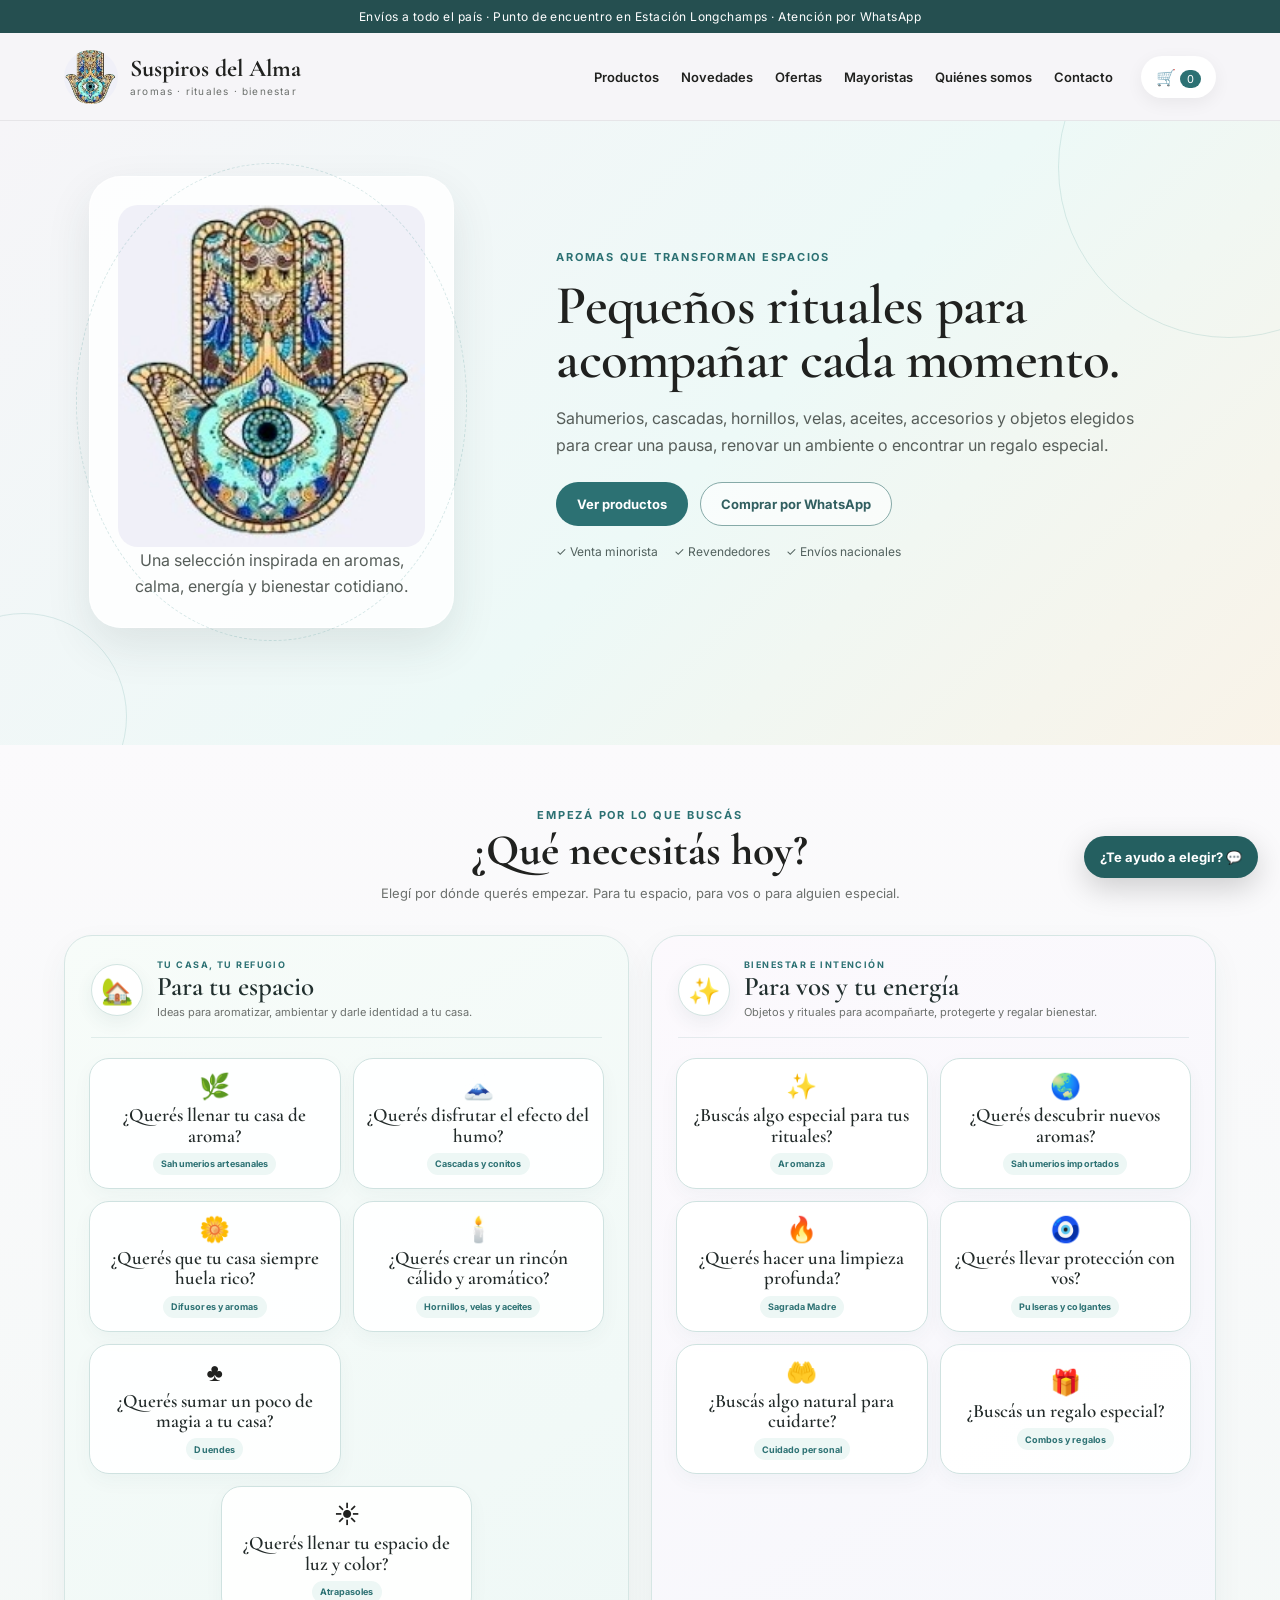
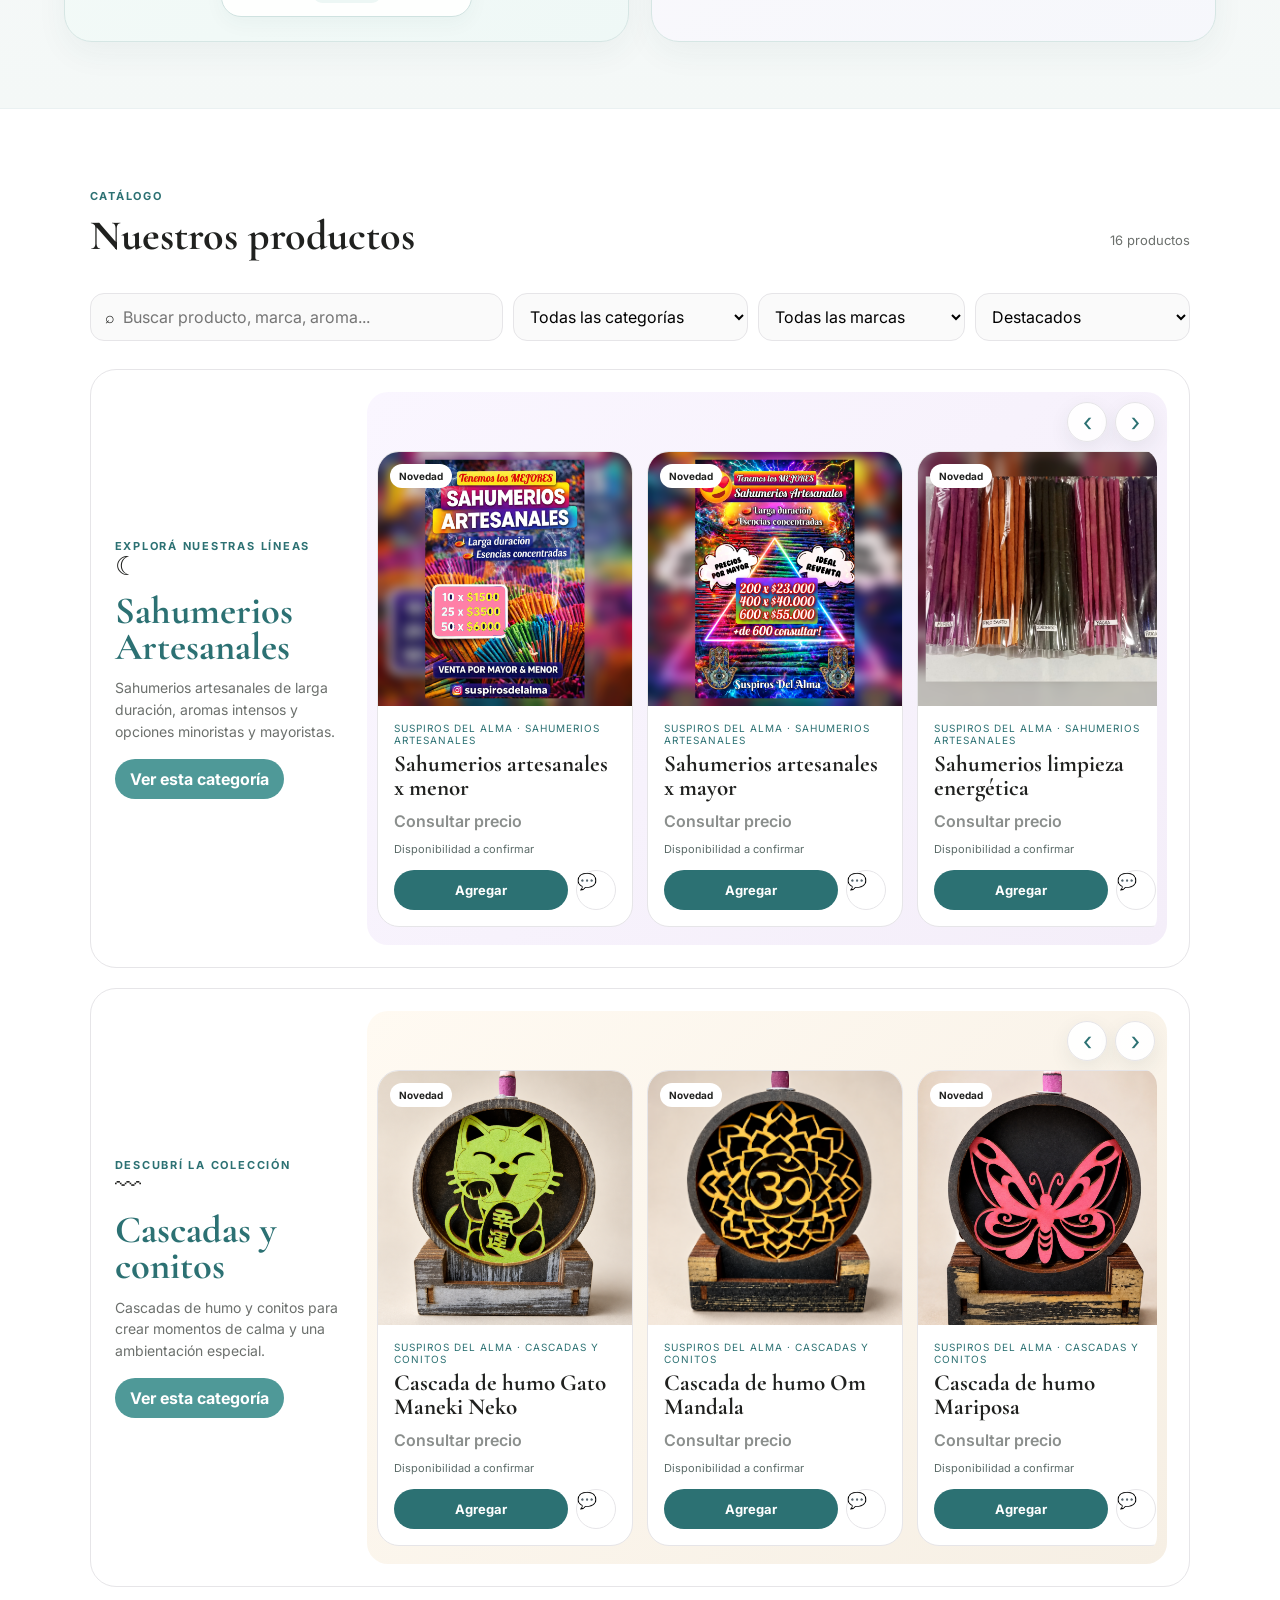
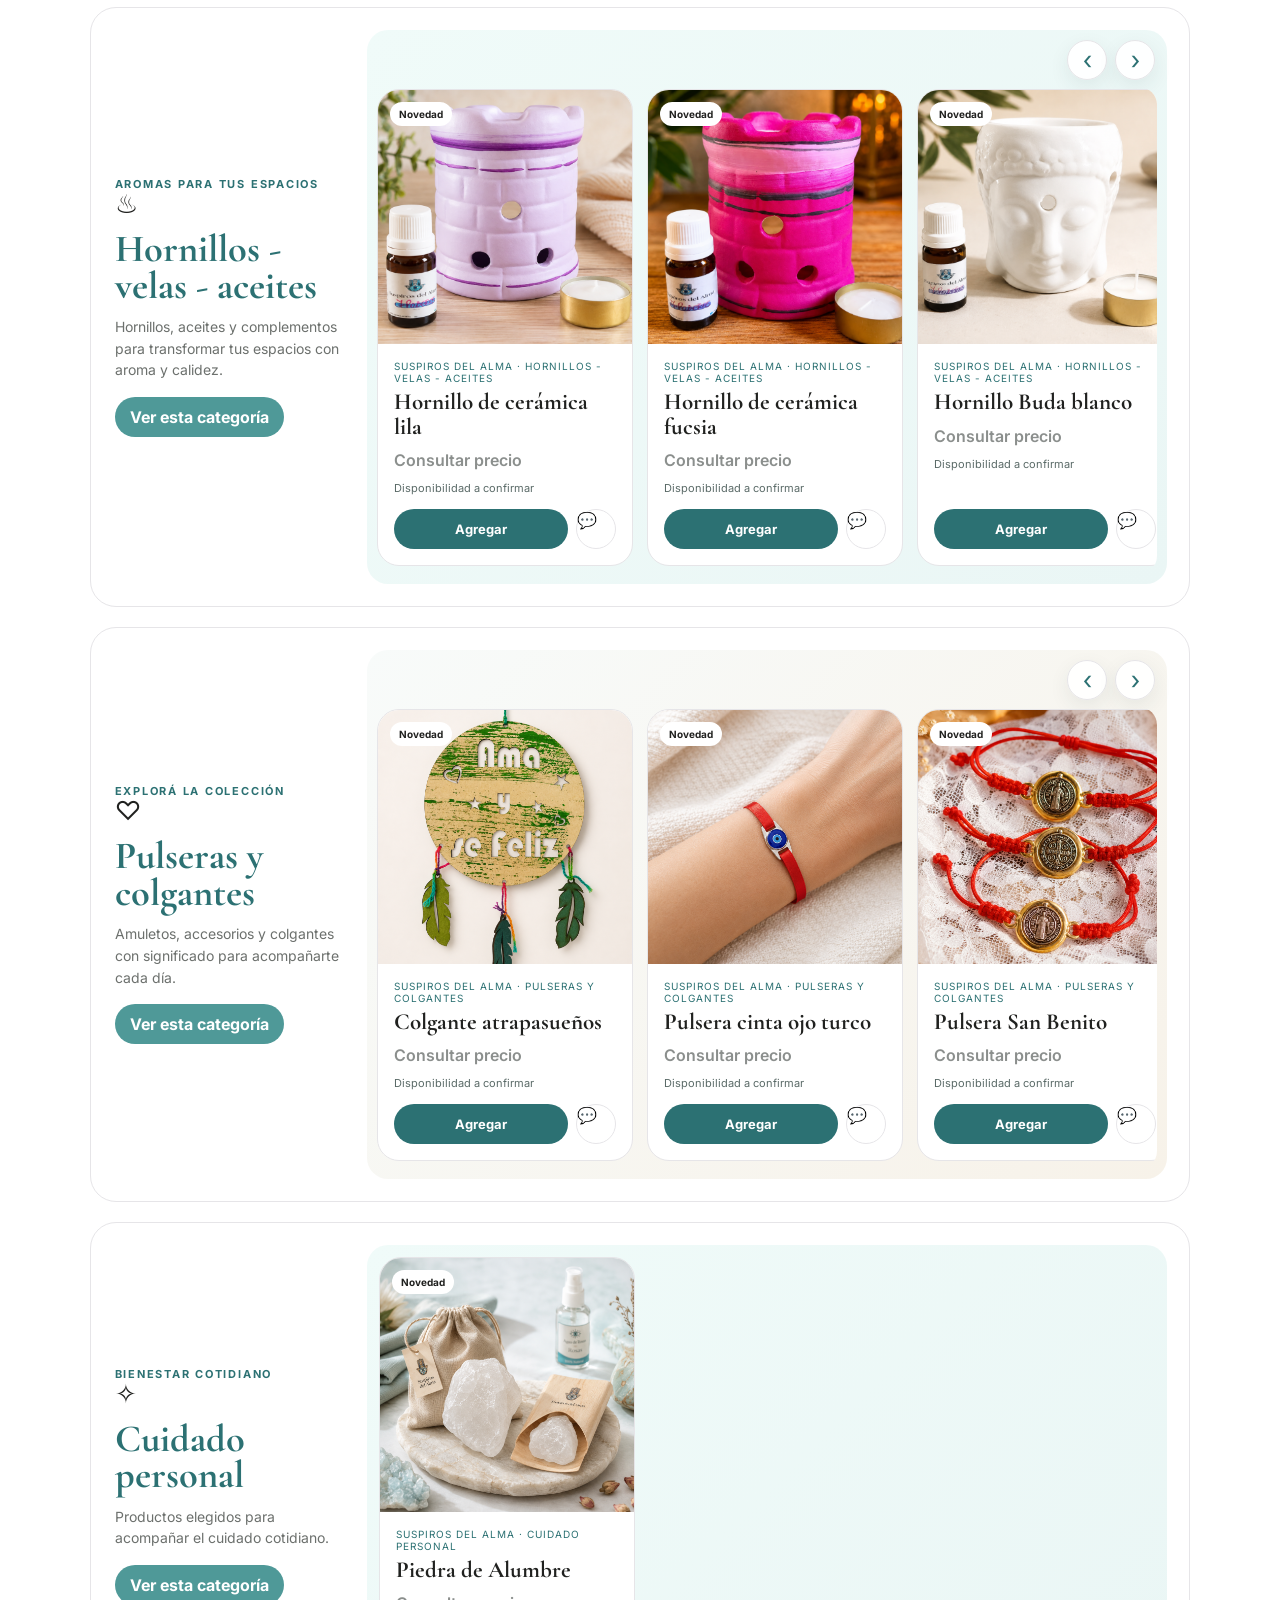
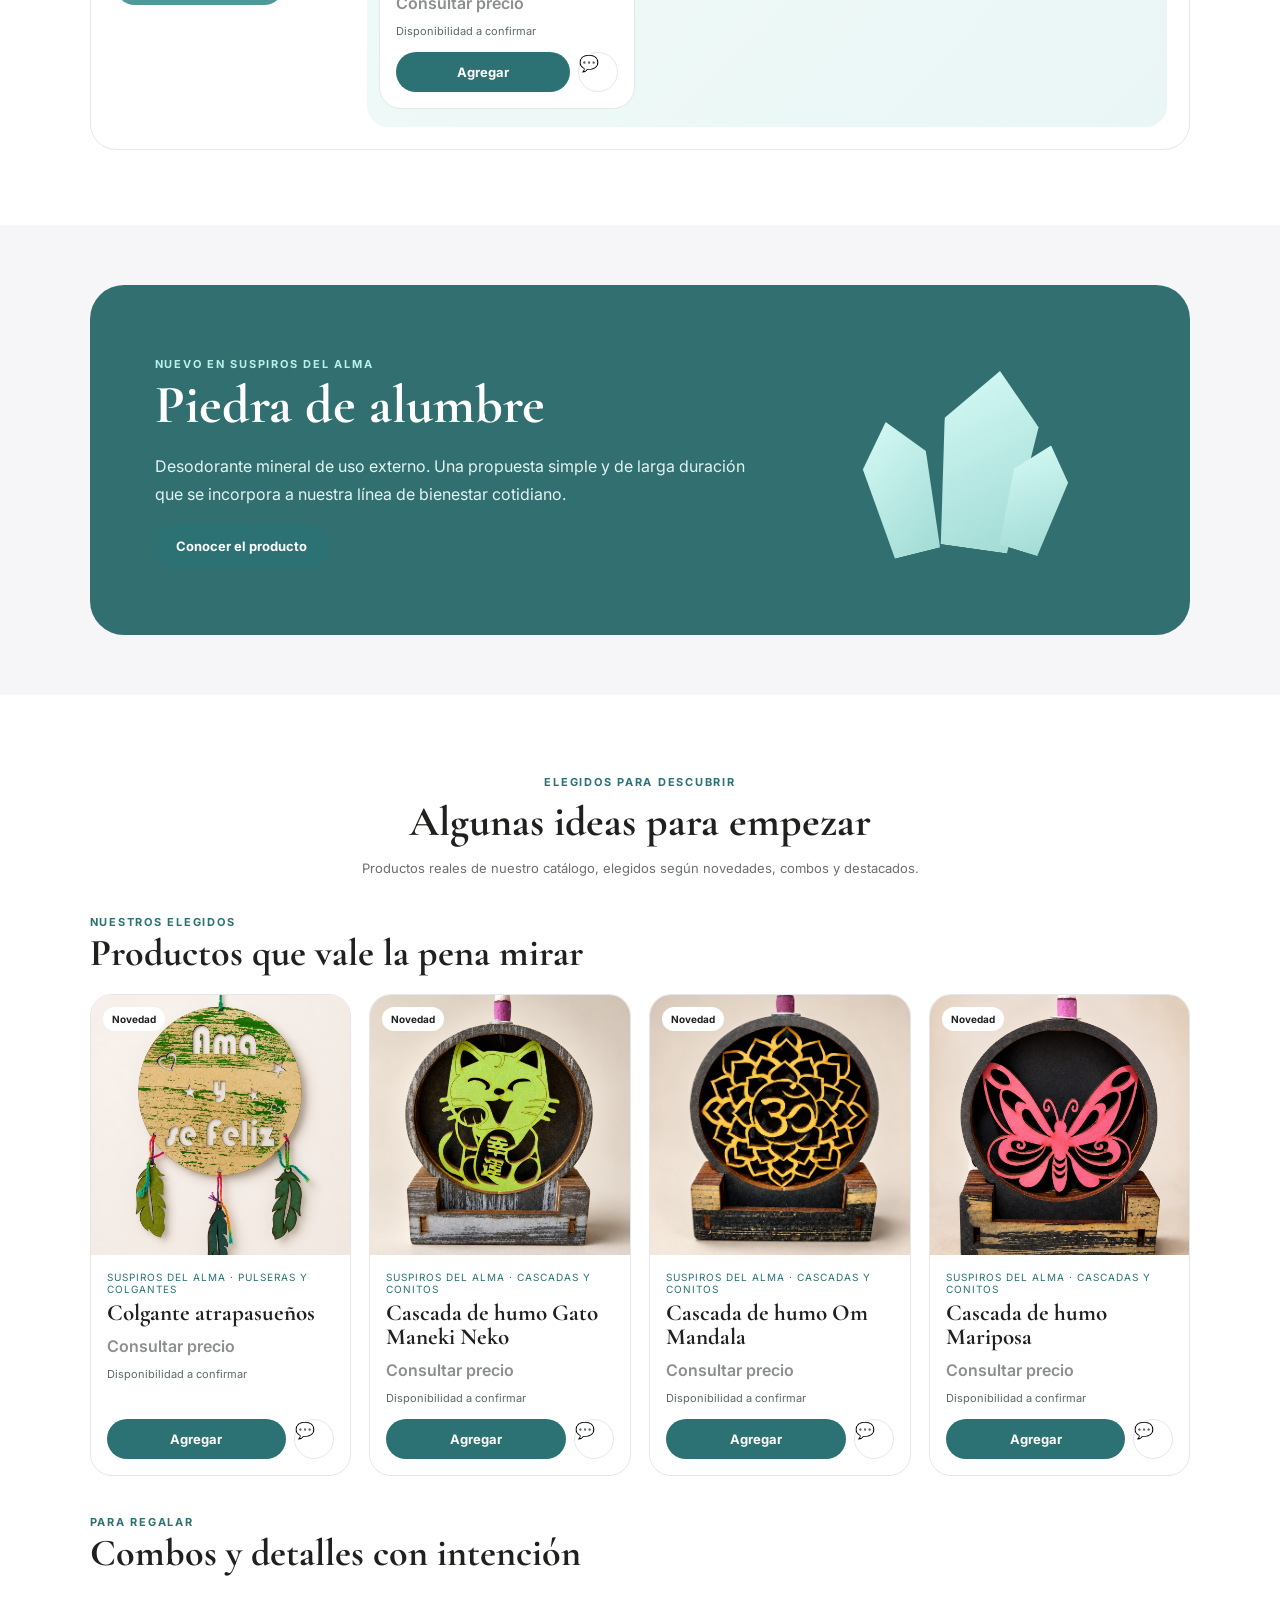
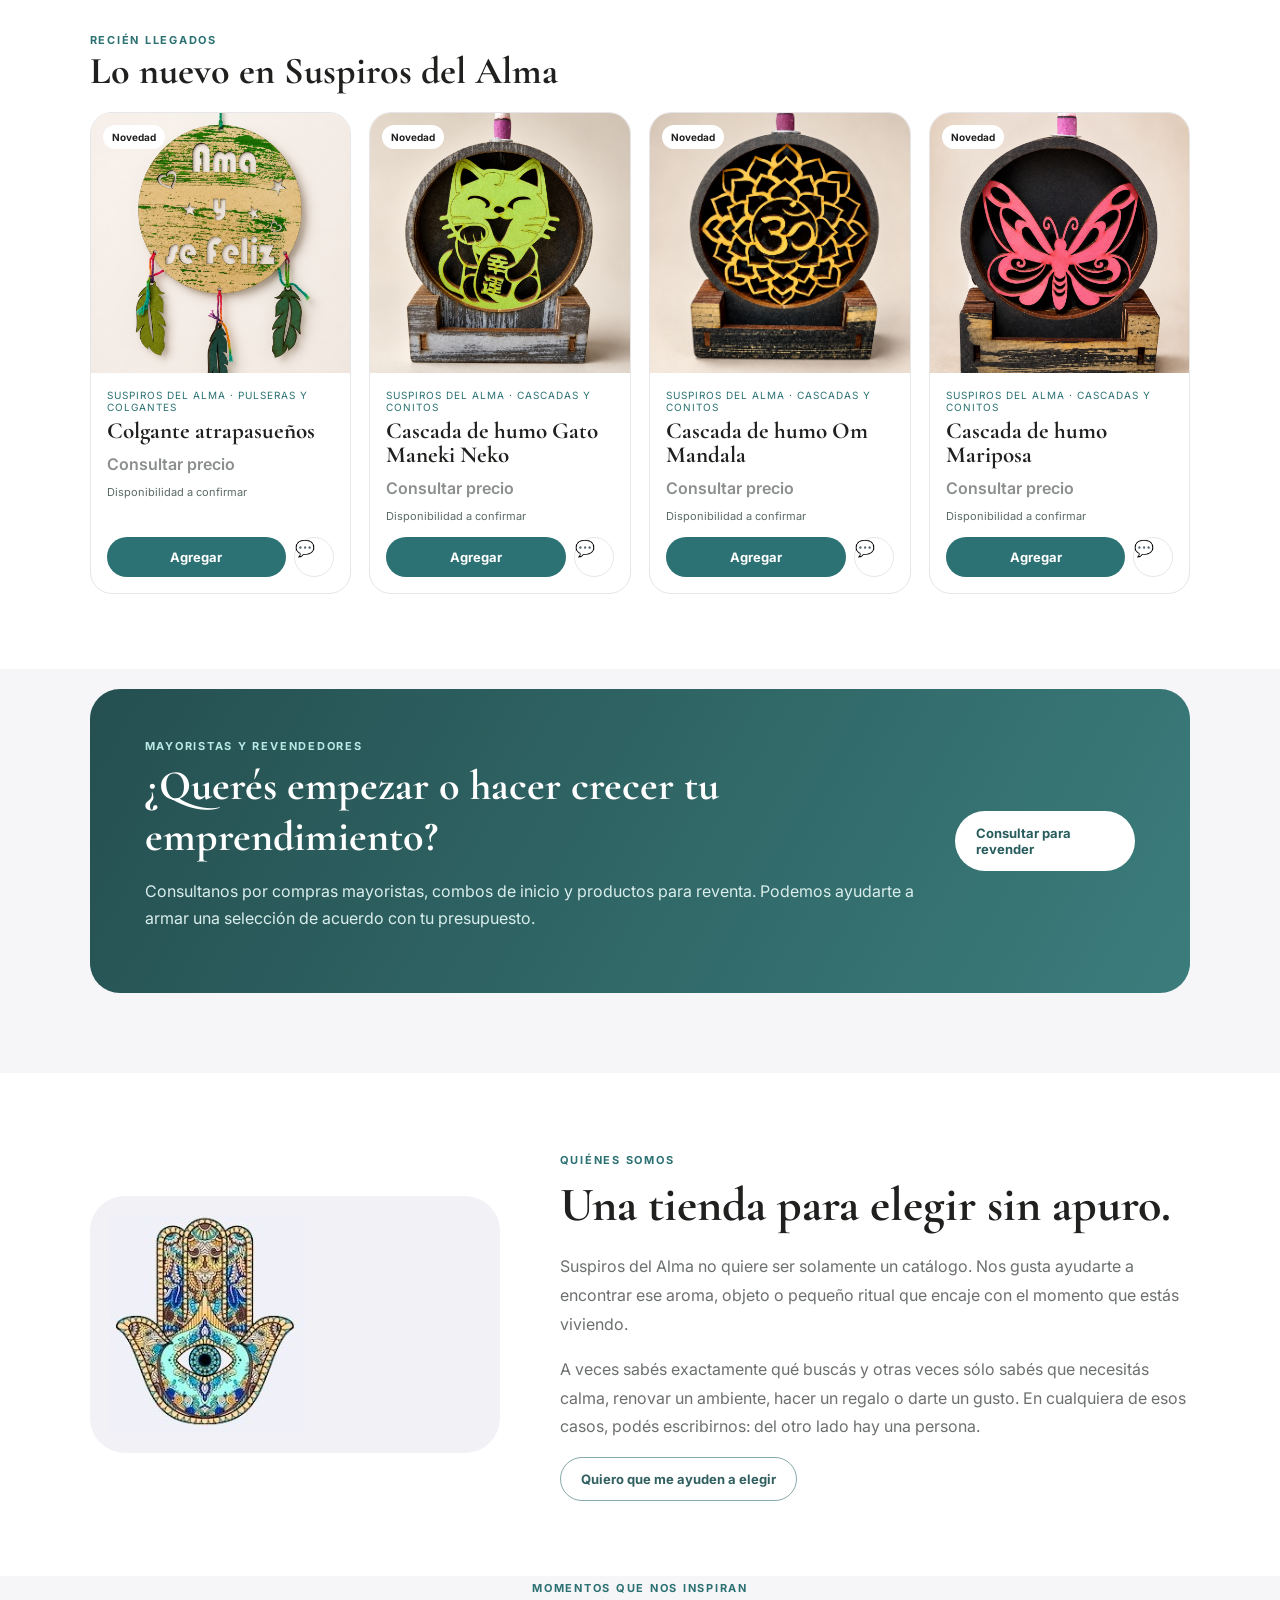
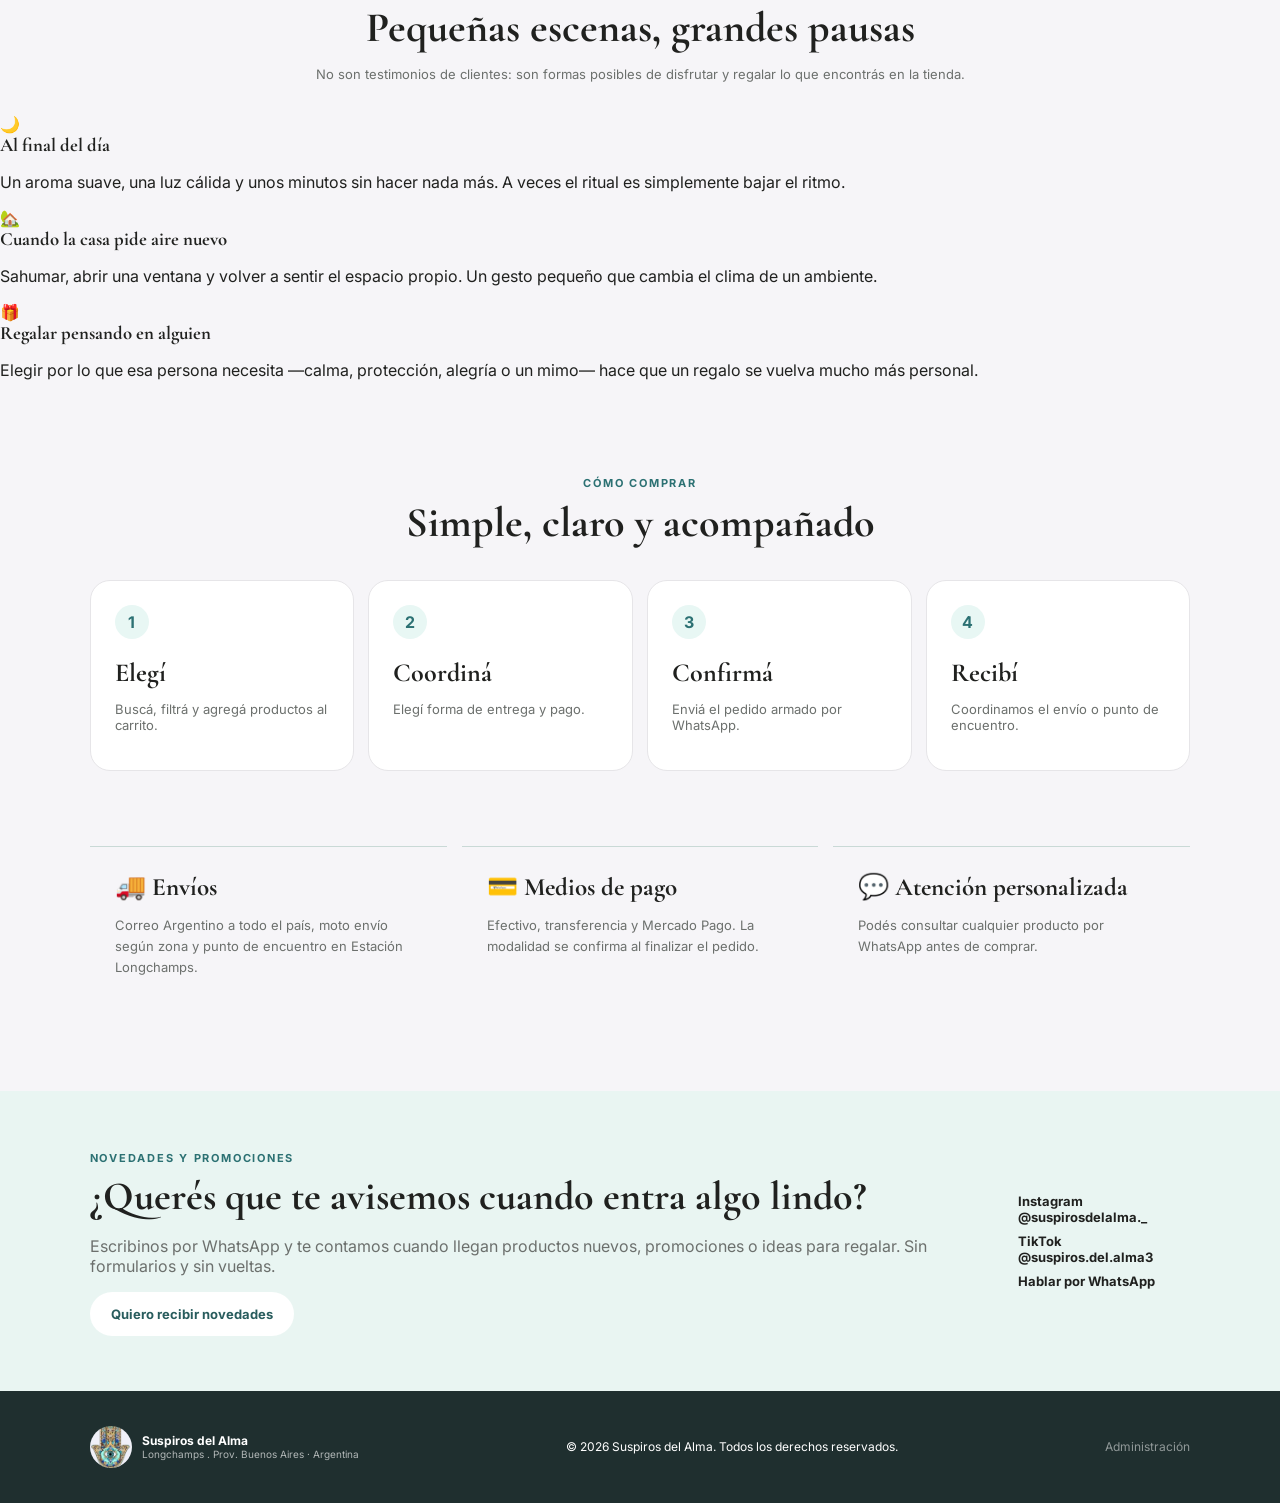
==== commit 2c303423: "Update index.html" ====
--- a/index.html
+++ b/index.html
@@ -90,7 +90,6 @@
           </div>
           <div class="intent-group-grid">
             <button class="intent-card" type="button" data-need-category="Sahumerios Artesanales"><span>🌿</span><strong>¿Querés llenar tu casa de aroma?</strong><small>Sahumerios artesanales</small></button>
-            <button class="intent-card" type="button" data-need-category="Sahumerios importados"><span>🌏</span><strong>¿Querés descubrir nuevos aromas?</strong><small>Sahumerios importados</small></button>
             <button class="intent-card" type="button" data-need-category="Sahumadores, cascadas y conitos"><span>🗻</span><strong>¿Querés disfrutar el efecto del humo?</strong><small>Cascadas y conitos</small></button>
             <button class="intent-card" type="button" data-need-category="Difusores y aromas"><span>🌼</span><strong>¿Querés que tu casa siempre huela rico?</strong><small>Difusores y aromas</small></button>
             <button class="intent-card" type="button" data-need-category="Hornillos - velas - aceites"><span>🕯️</span><strong>¿Querés crear un rincón cálido y aromático?</strong><small>Hornillos, velas y aceites</small></button>
@@ -110,6 +109,7 @@
           </div>
           <div class="intent-group-grid">
             <button class="intent-card" type="button" data-need-category="Aromanza"><span>✨</span><strong>¿Buscás algo especial para tus rituales?</strong><small>Aromanza</small></button>
+            <button class="intent-card" type="button" data-need-category="Sahumerios importados"><span>🌏</span><strong>¿Querés descubrir nuevos aromas?</strong><small>Sahumerios importados</small></button>
             <button class="intent-card" type="button" data-need-category="Sagrada Madre"><span>🔥</span><strong>¿Querés hacer una limpieza profunda?</strong><small>Sagrada Madre</small></button>
             <button class="intent-card" type="button" data-need-category="Pulseras y colgantes"><span>🧿</span><strong>¿Querés llevar protección con vos?</strong><small>Pulseras y colgantes</small></button>
             <button class="intent-card" type="button" data-need-category="Cuidado personal"><span>🤲</span><strong>¿Buscás algo natural para cuidarte?</strong><small>Cuidado personal</small></button>
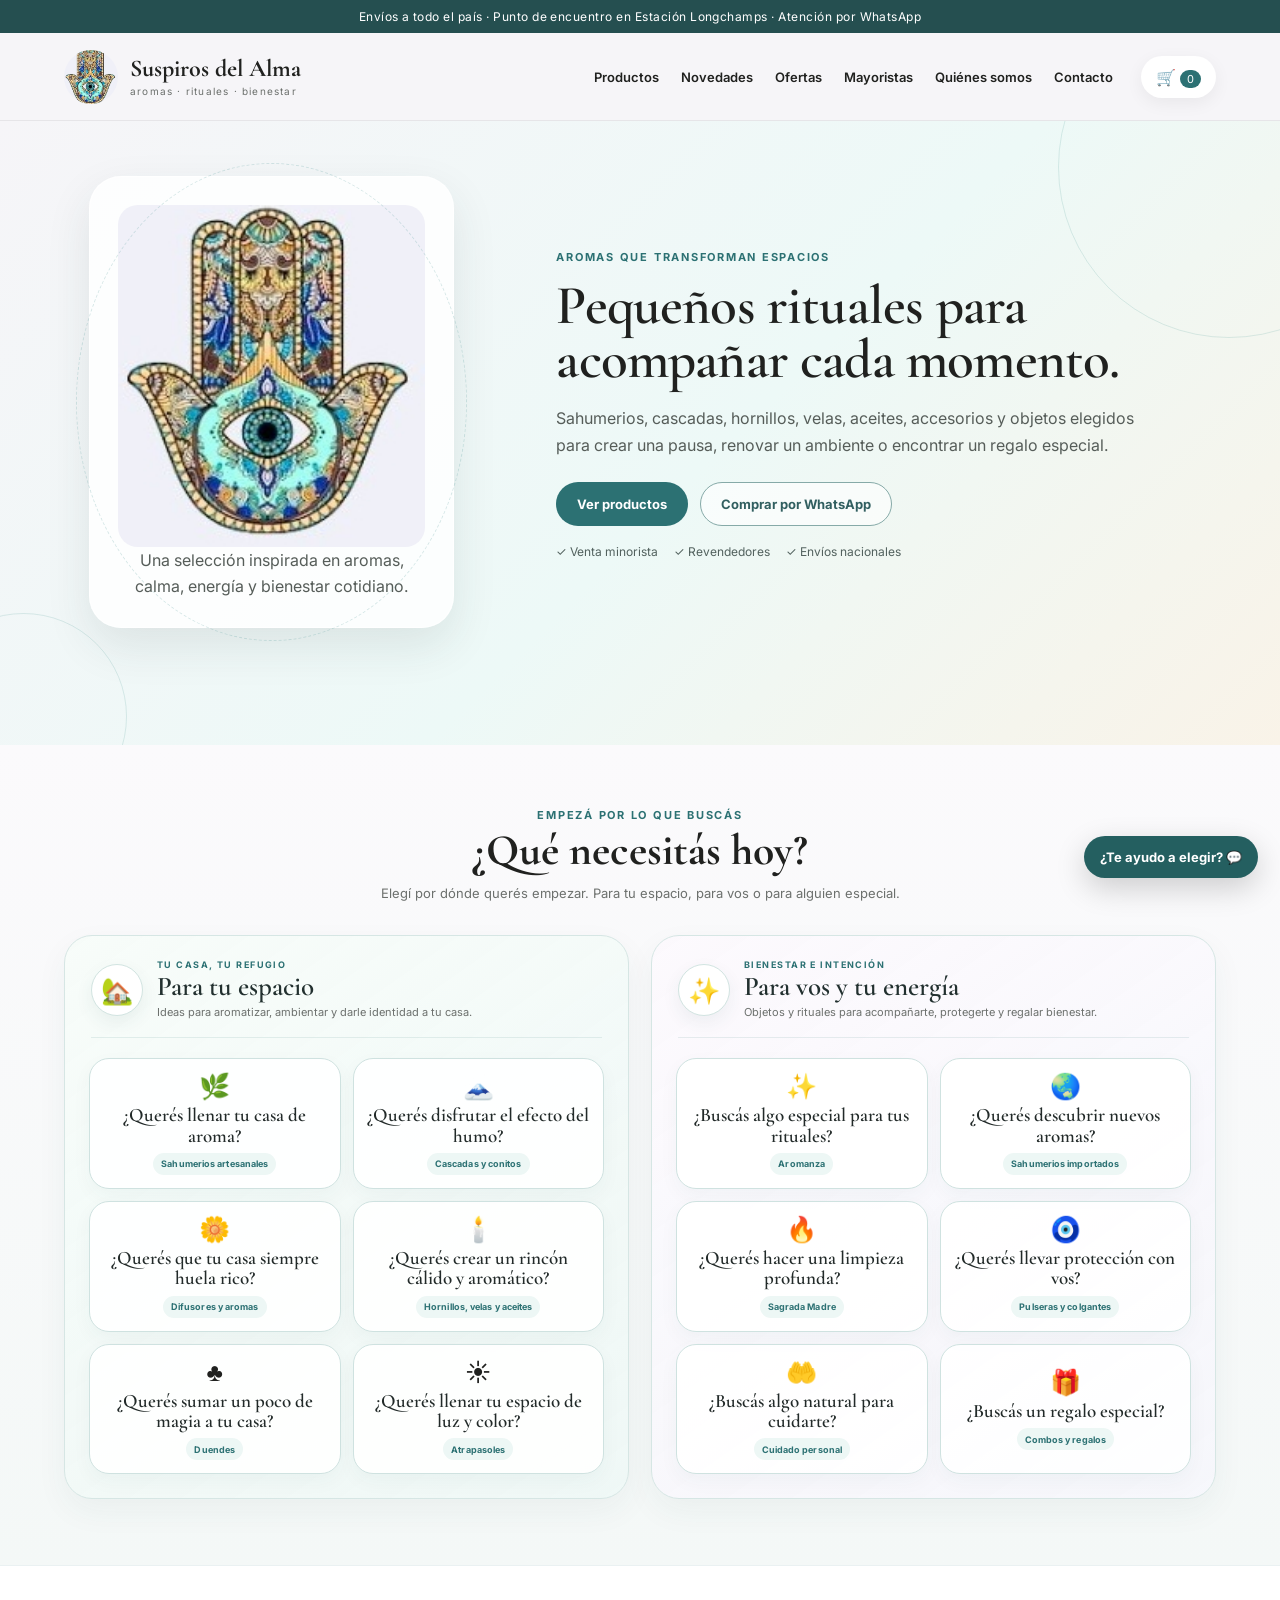
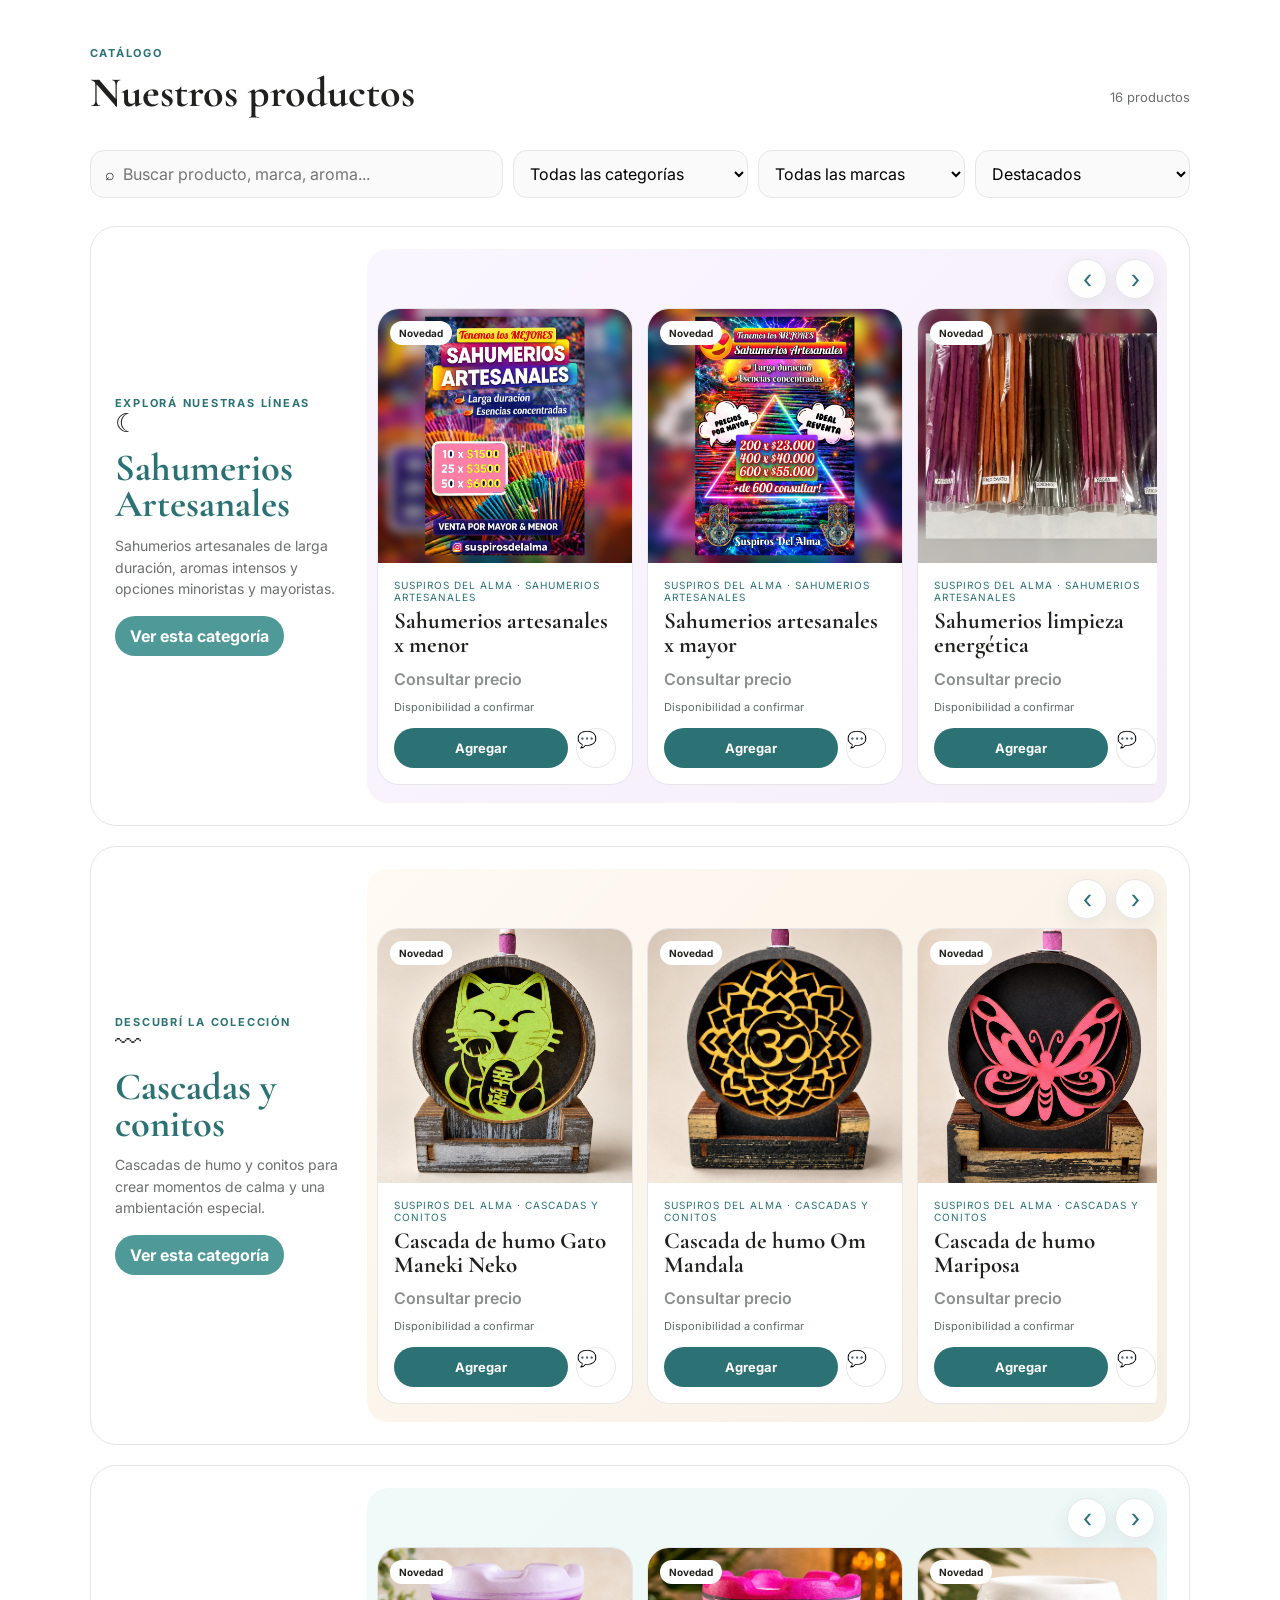
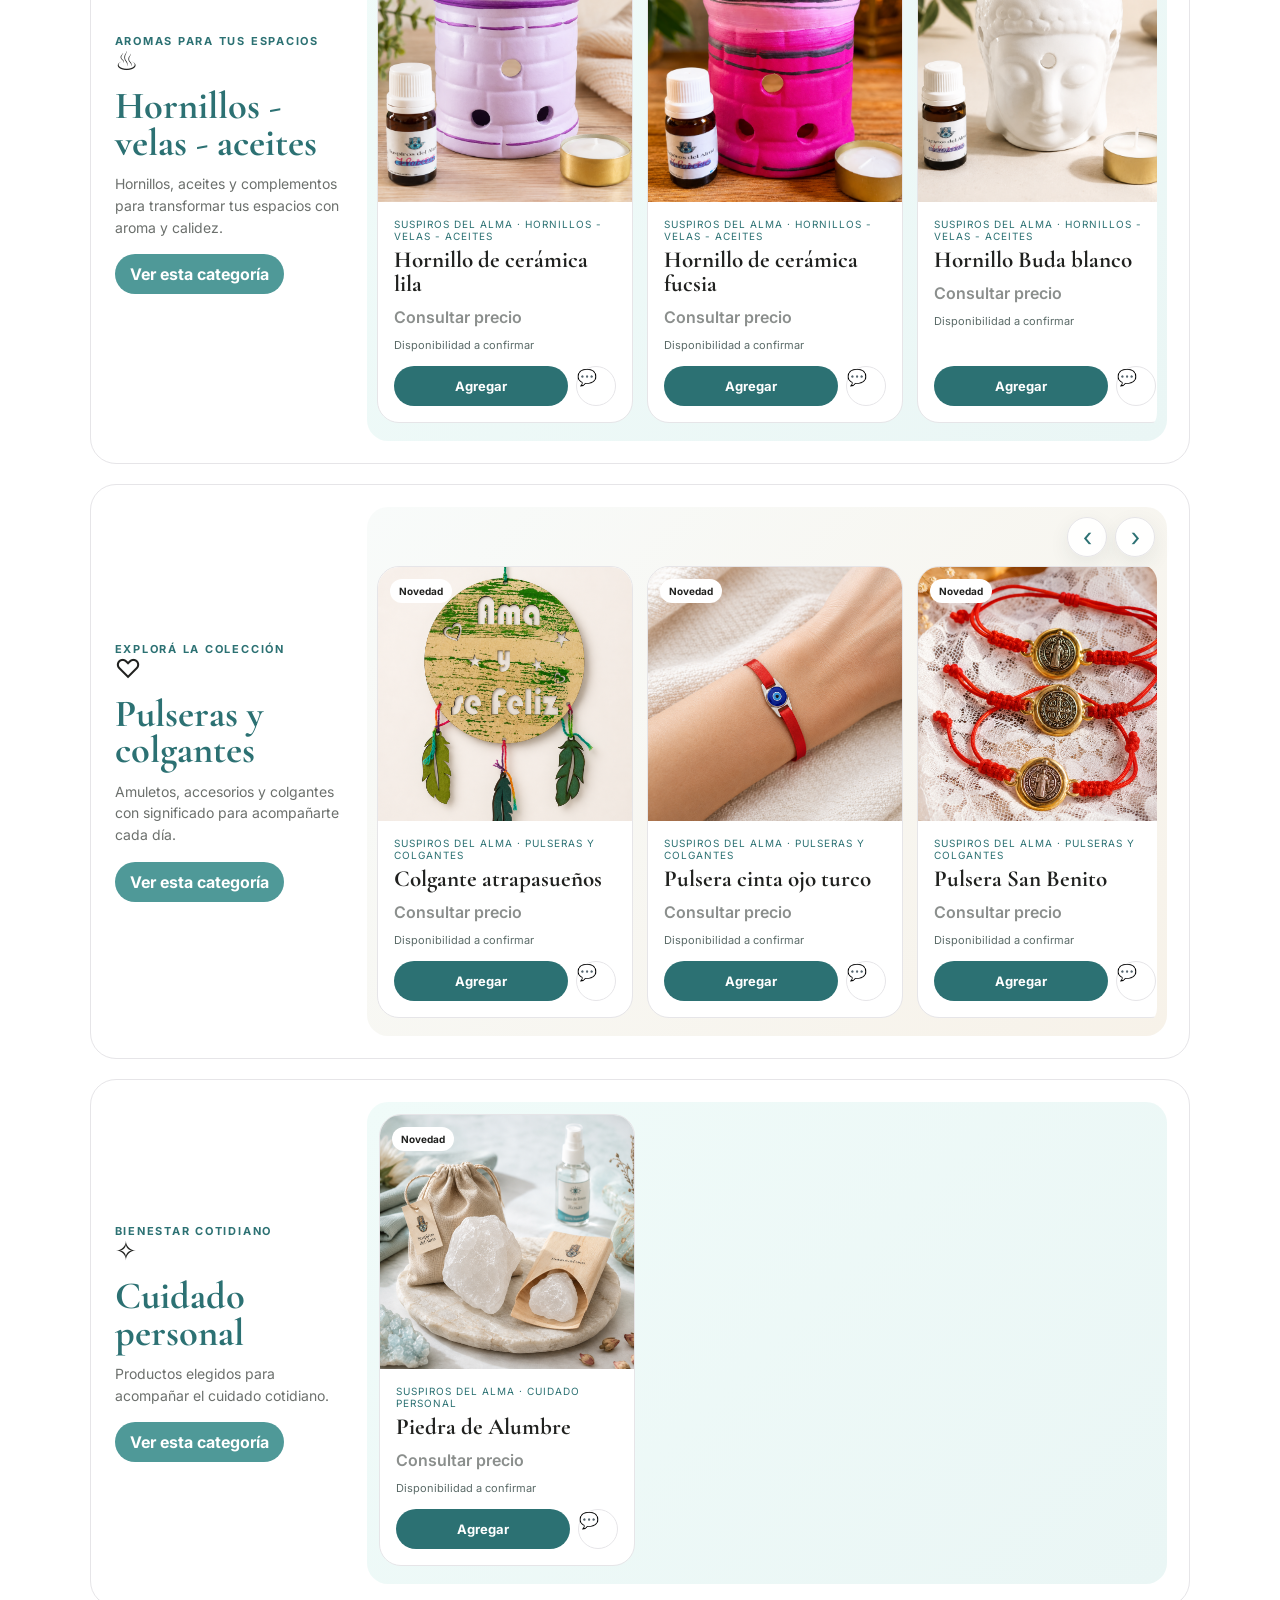
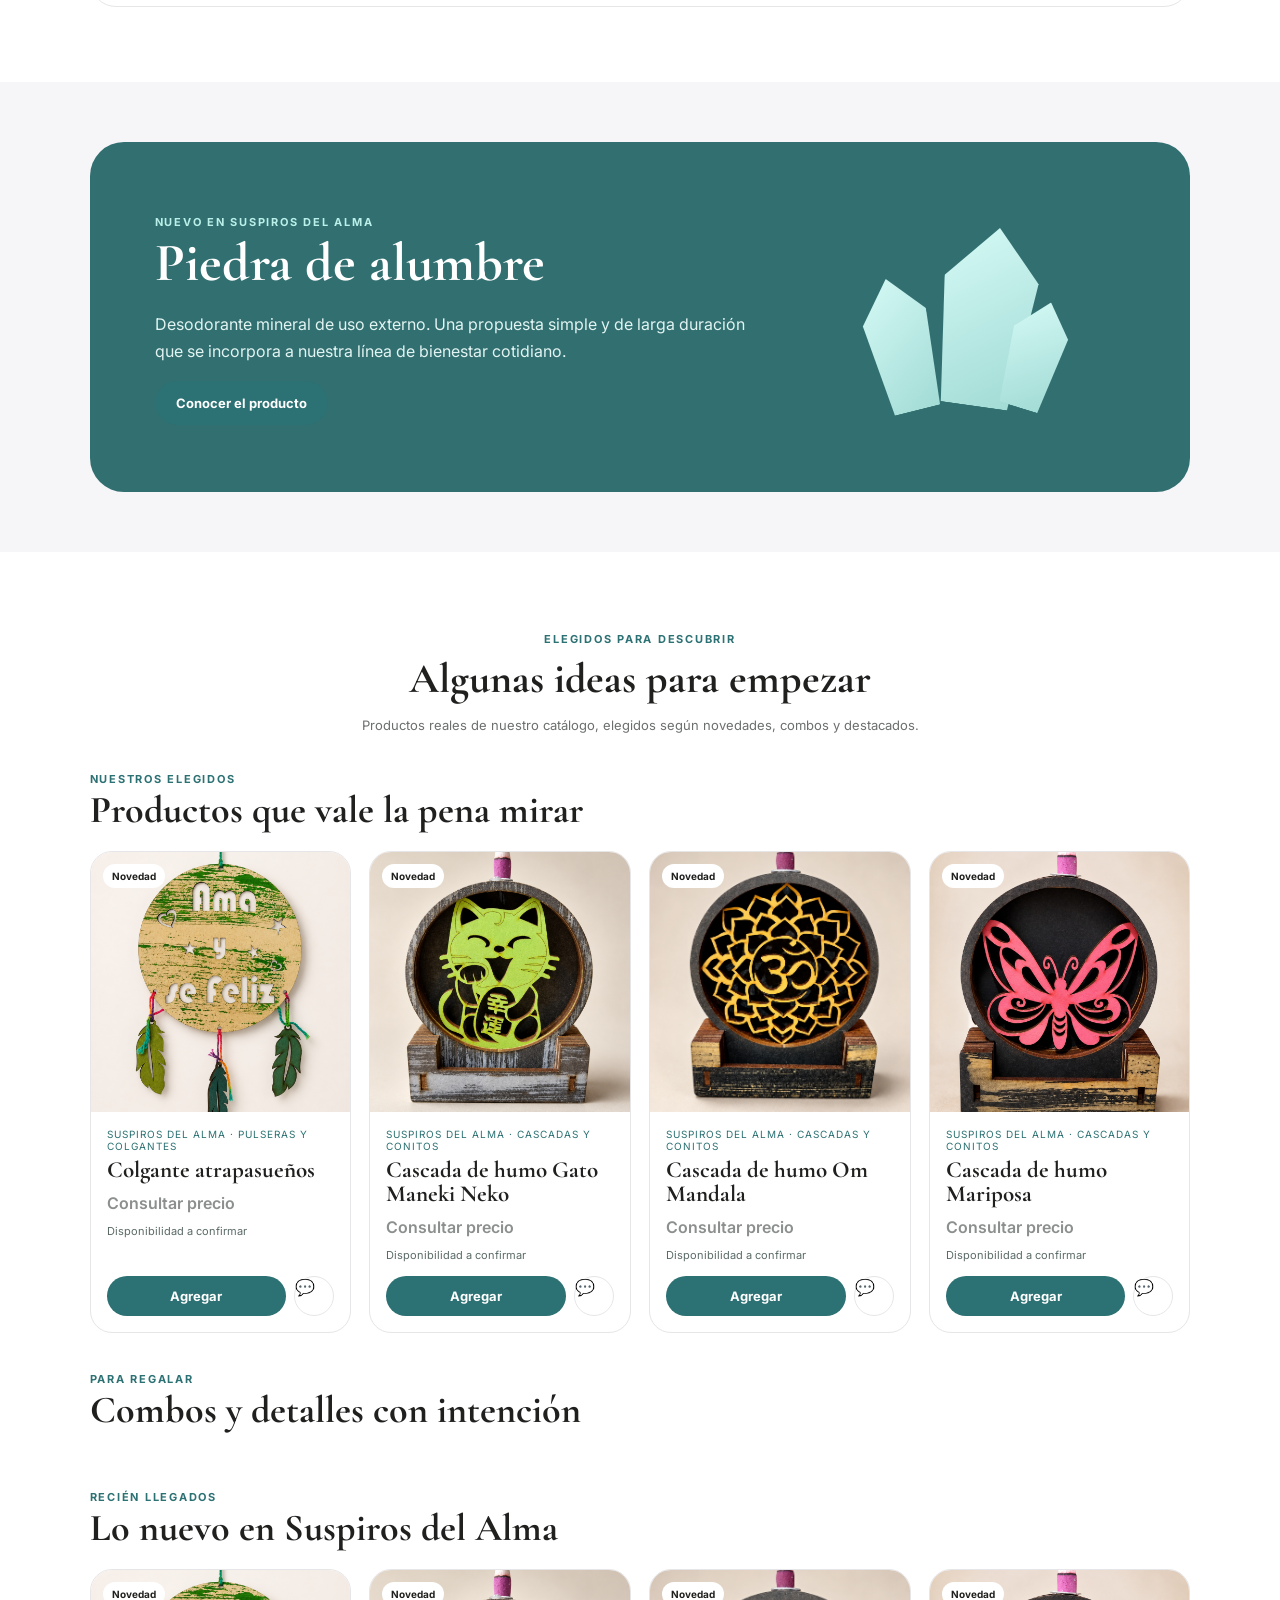
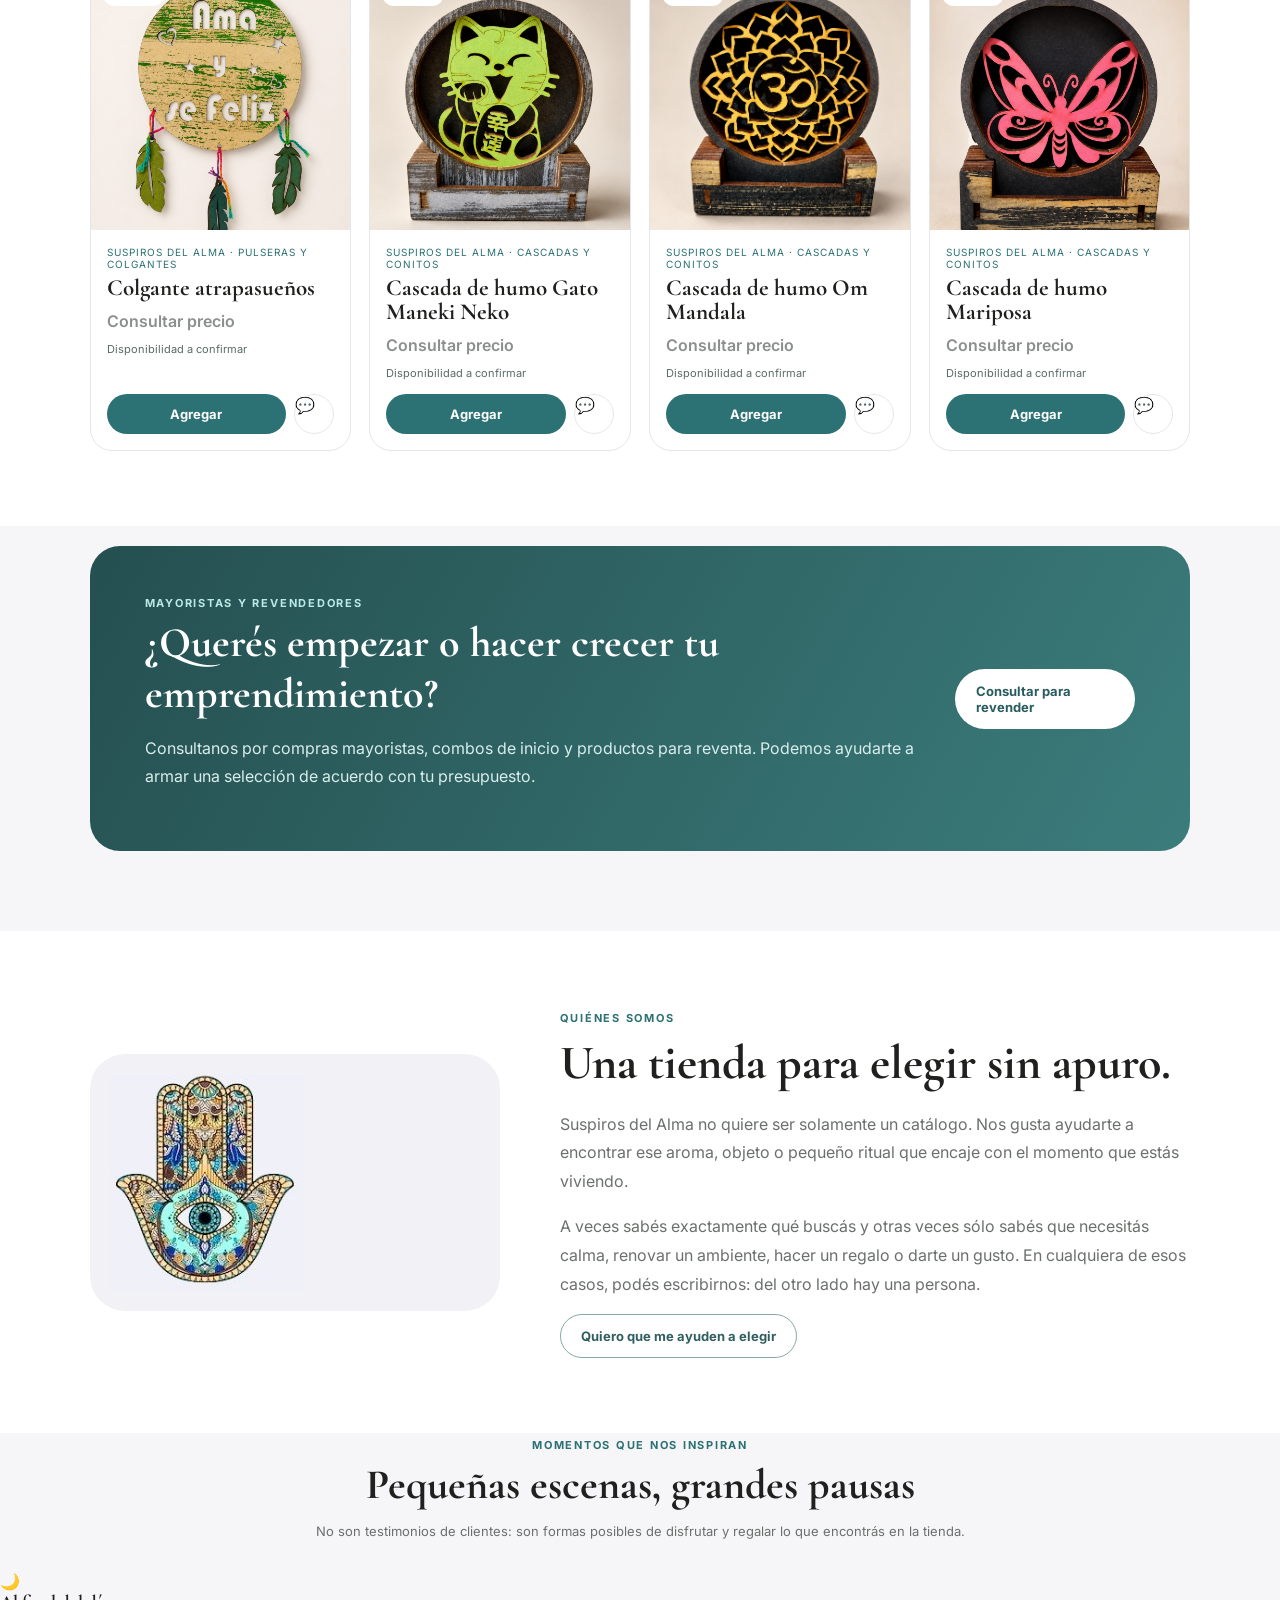
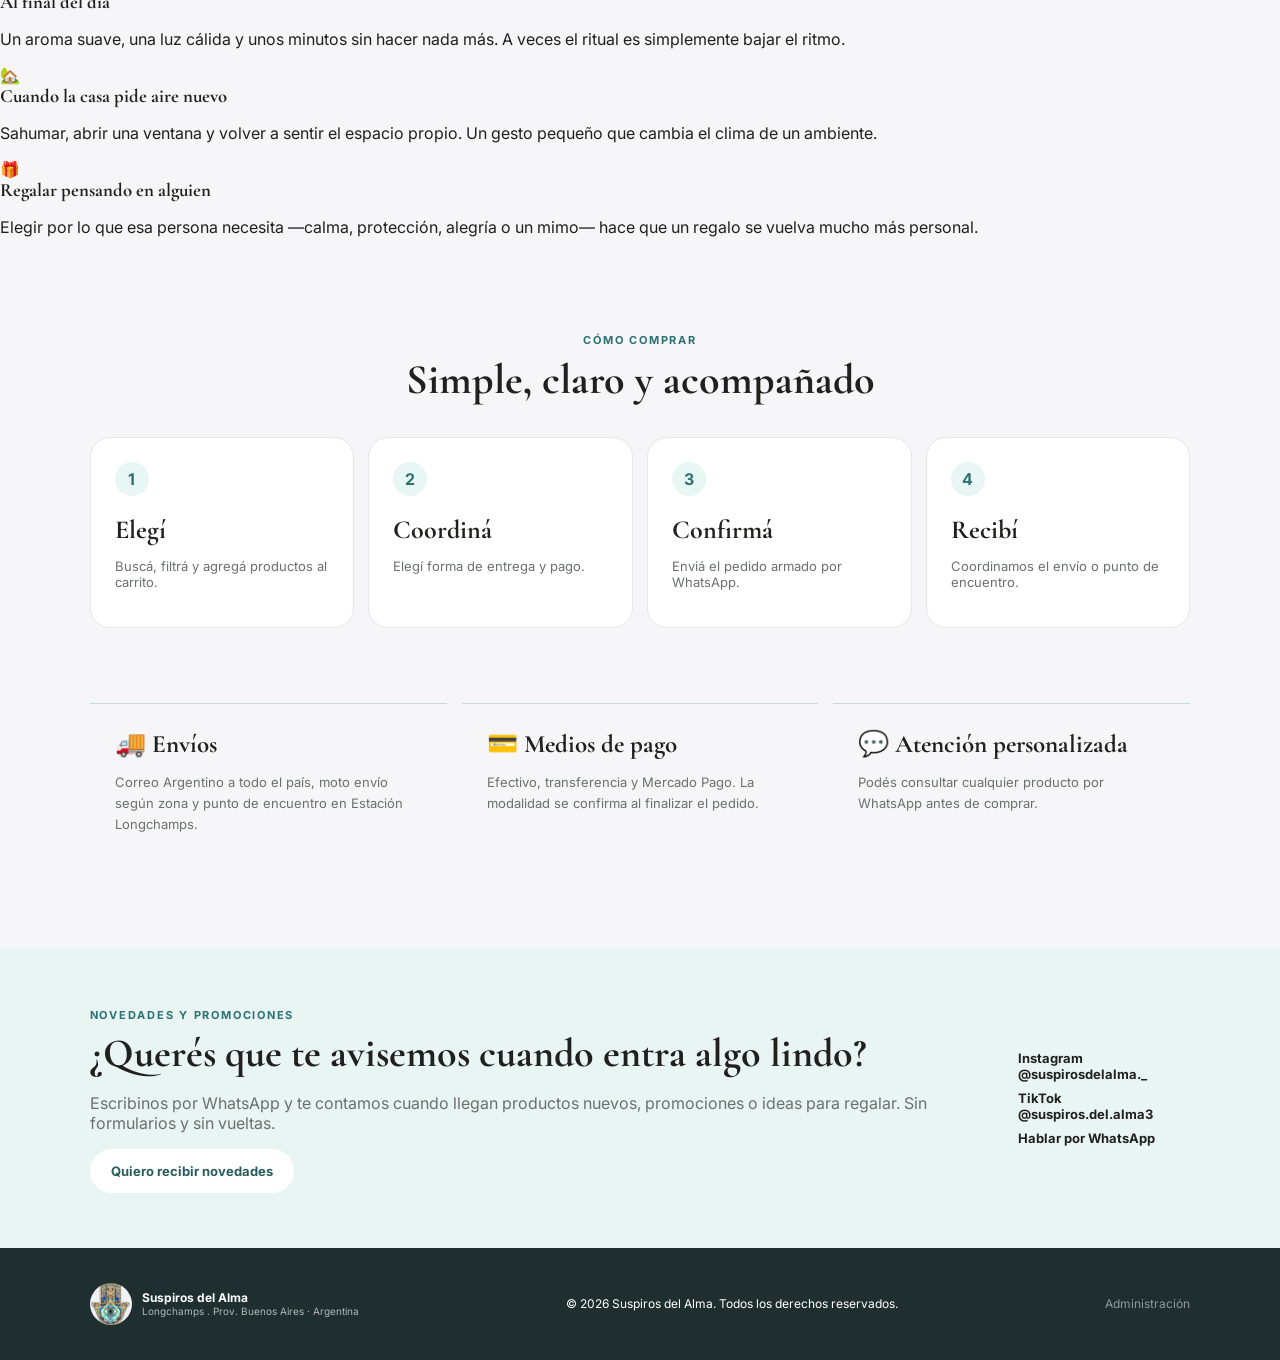
==== commit 6ba0e682: "Update index.html" ====
--- a/index.html
+++ b/index.html
@@ -94,7 +94,7 @@
             <button class="intent-card" type="button" data-need-category="Difusores y aromas"><span>🌼</span><strong>¿Querés que tu casa siempre huela rico?</strong><small>Difusores y aromas</small></button>
             <button class="intent-card" type="button" data-need-category="Hornillos - velas - aceites"><span>🕯️</span><strong>¿Querés crear un rincón cálido y aromático?</strong><small>Hornillos, velas y aceites</small></button>
             <button class="intent-card" type="button" data-need-category="Duendes"><span>♣</span><strong>¿Querés sumar un poco de magia a tu casa?</strong><small>Duendes</small></button>
-            <button class="intent-card intent-card-wide" type="button" data-need-category="Atrapasoles"><span>☀️</span><strong>¿Querés llenar tu espacio de luz y color?</strong><small>Atrapasoles</small></button>
+            <button class="intent-card  type="button" data-need-category="Atrapasoles"><span>☀️</span><strong>¿Querés llenar tu espacio de luz y color?</strong><small>Atrapasoles</small></button>
           </div>
         </section>
 
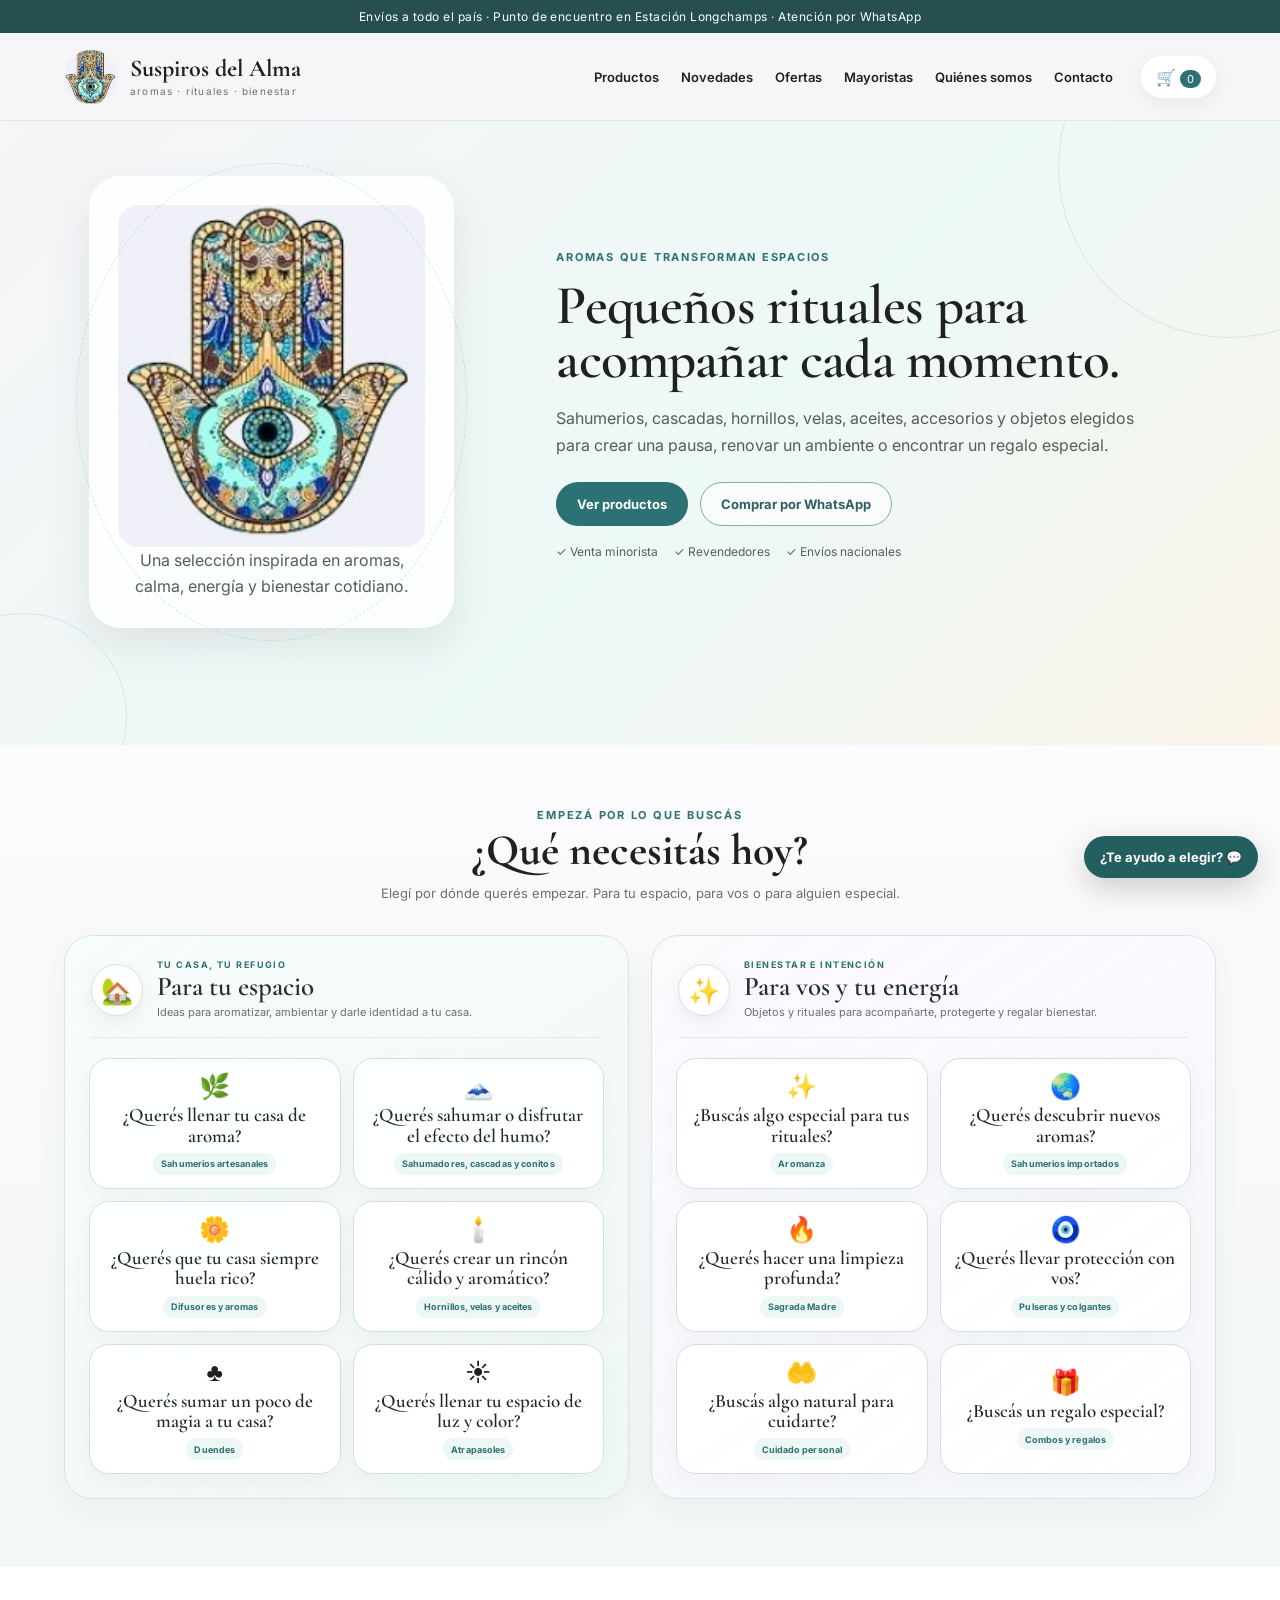
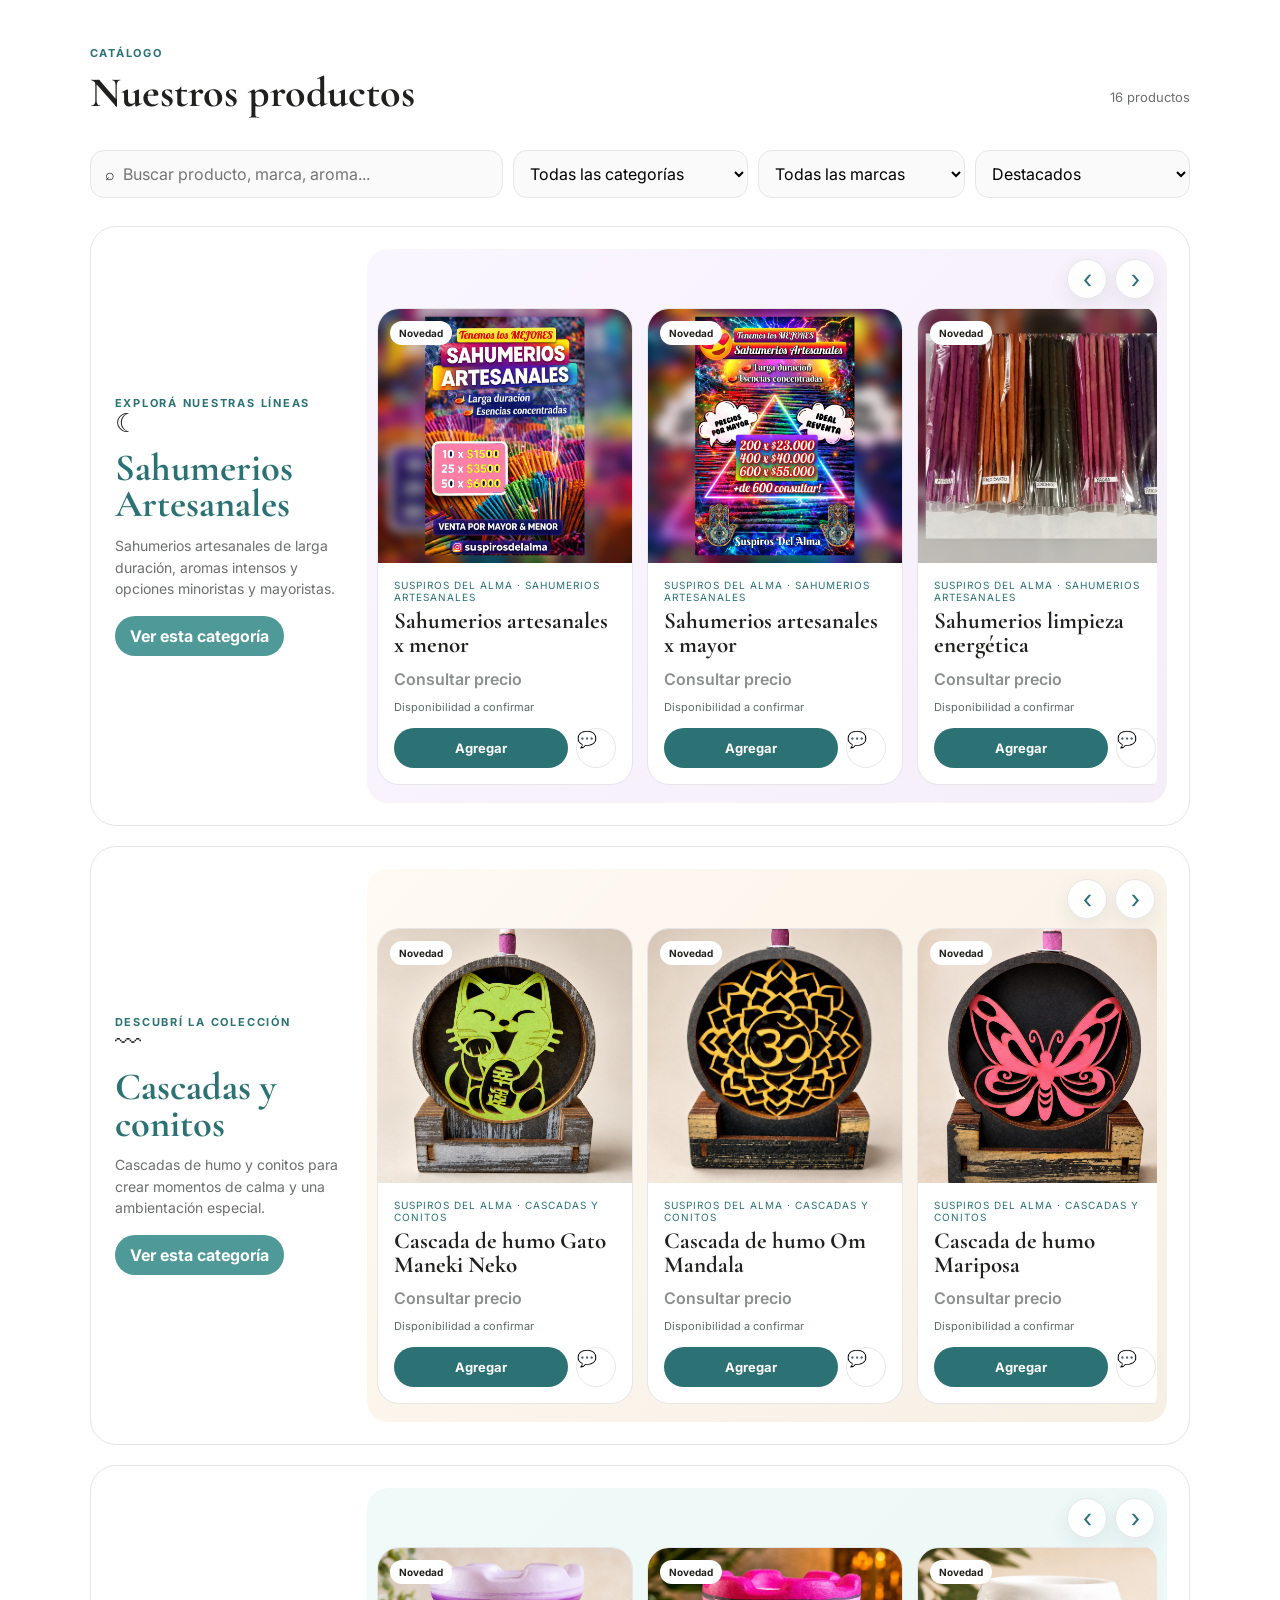
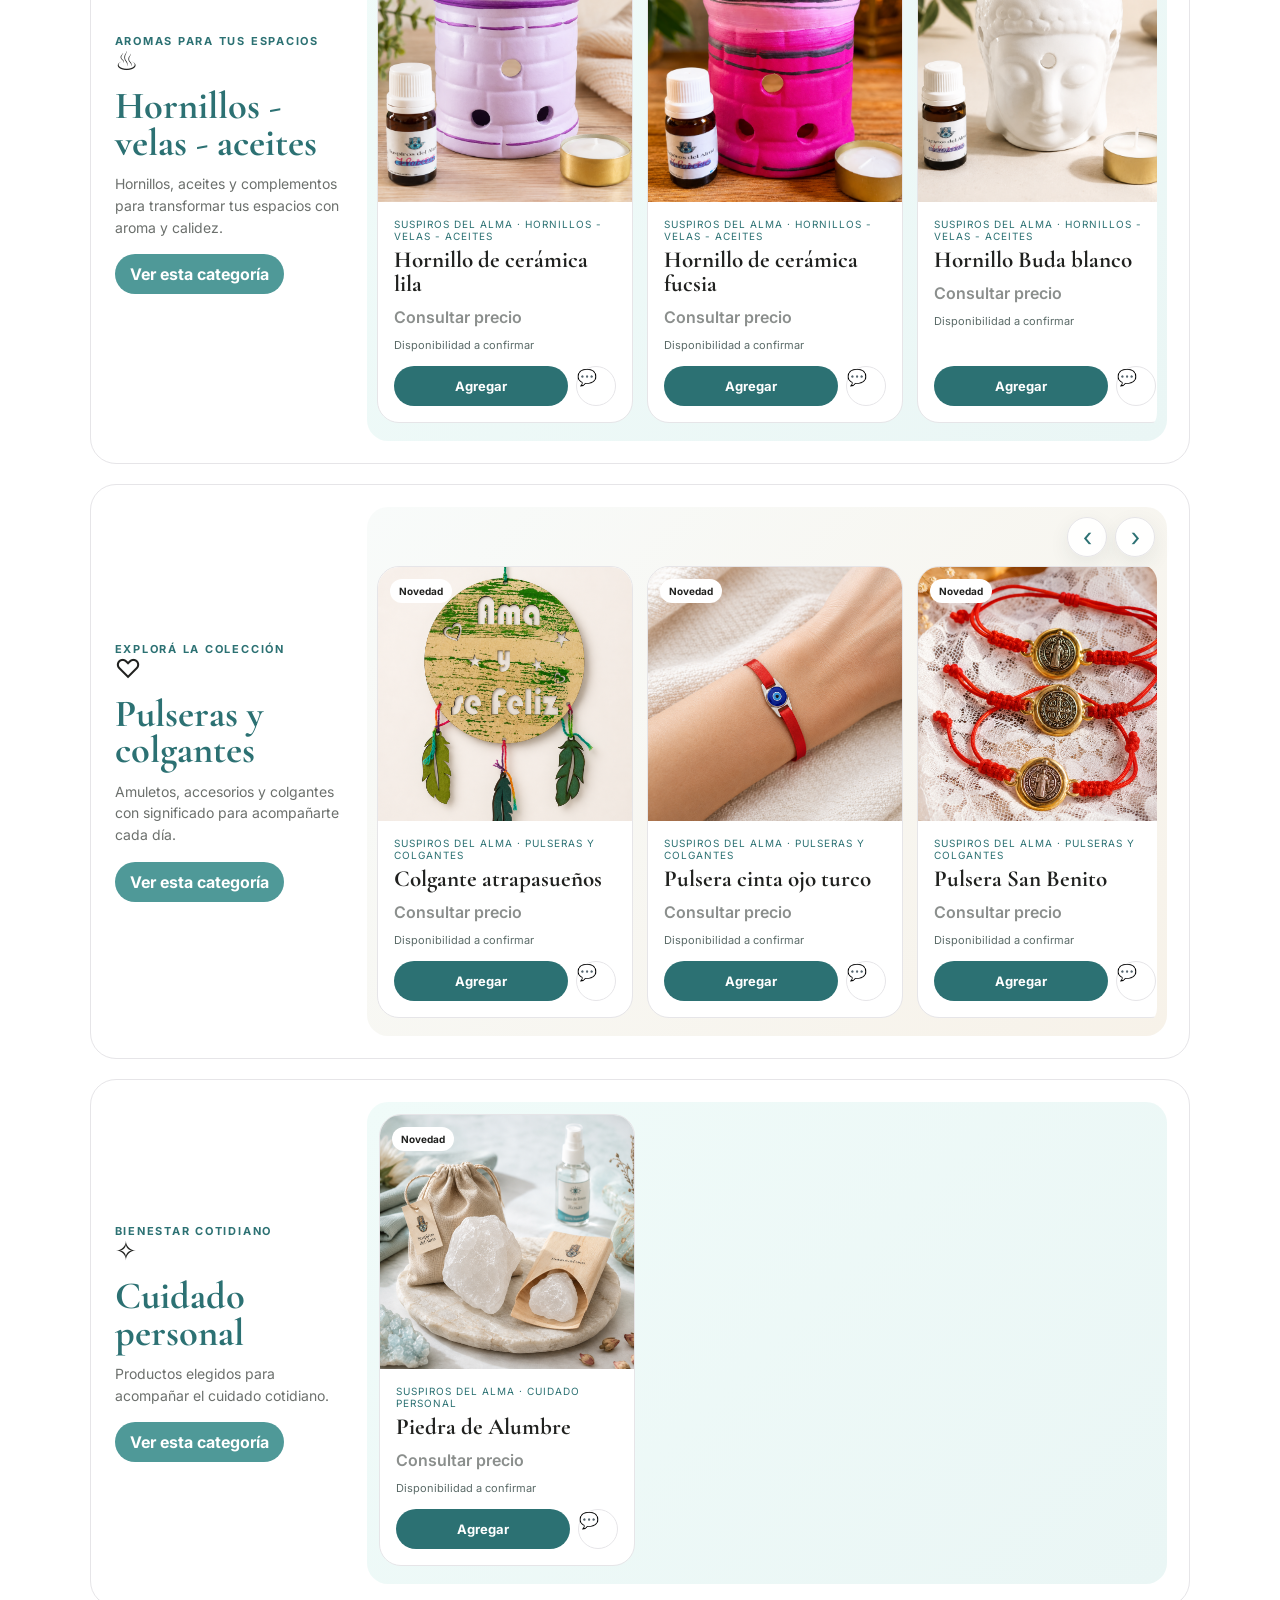
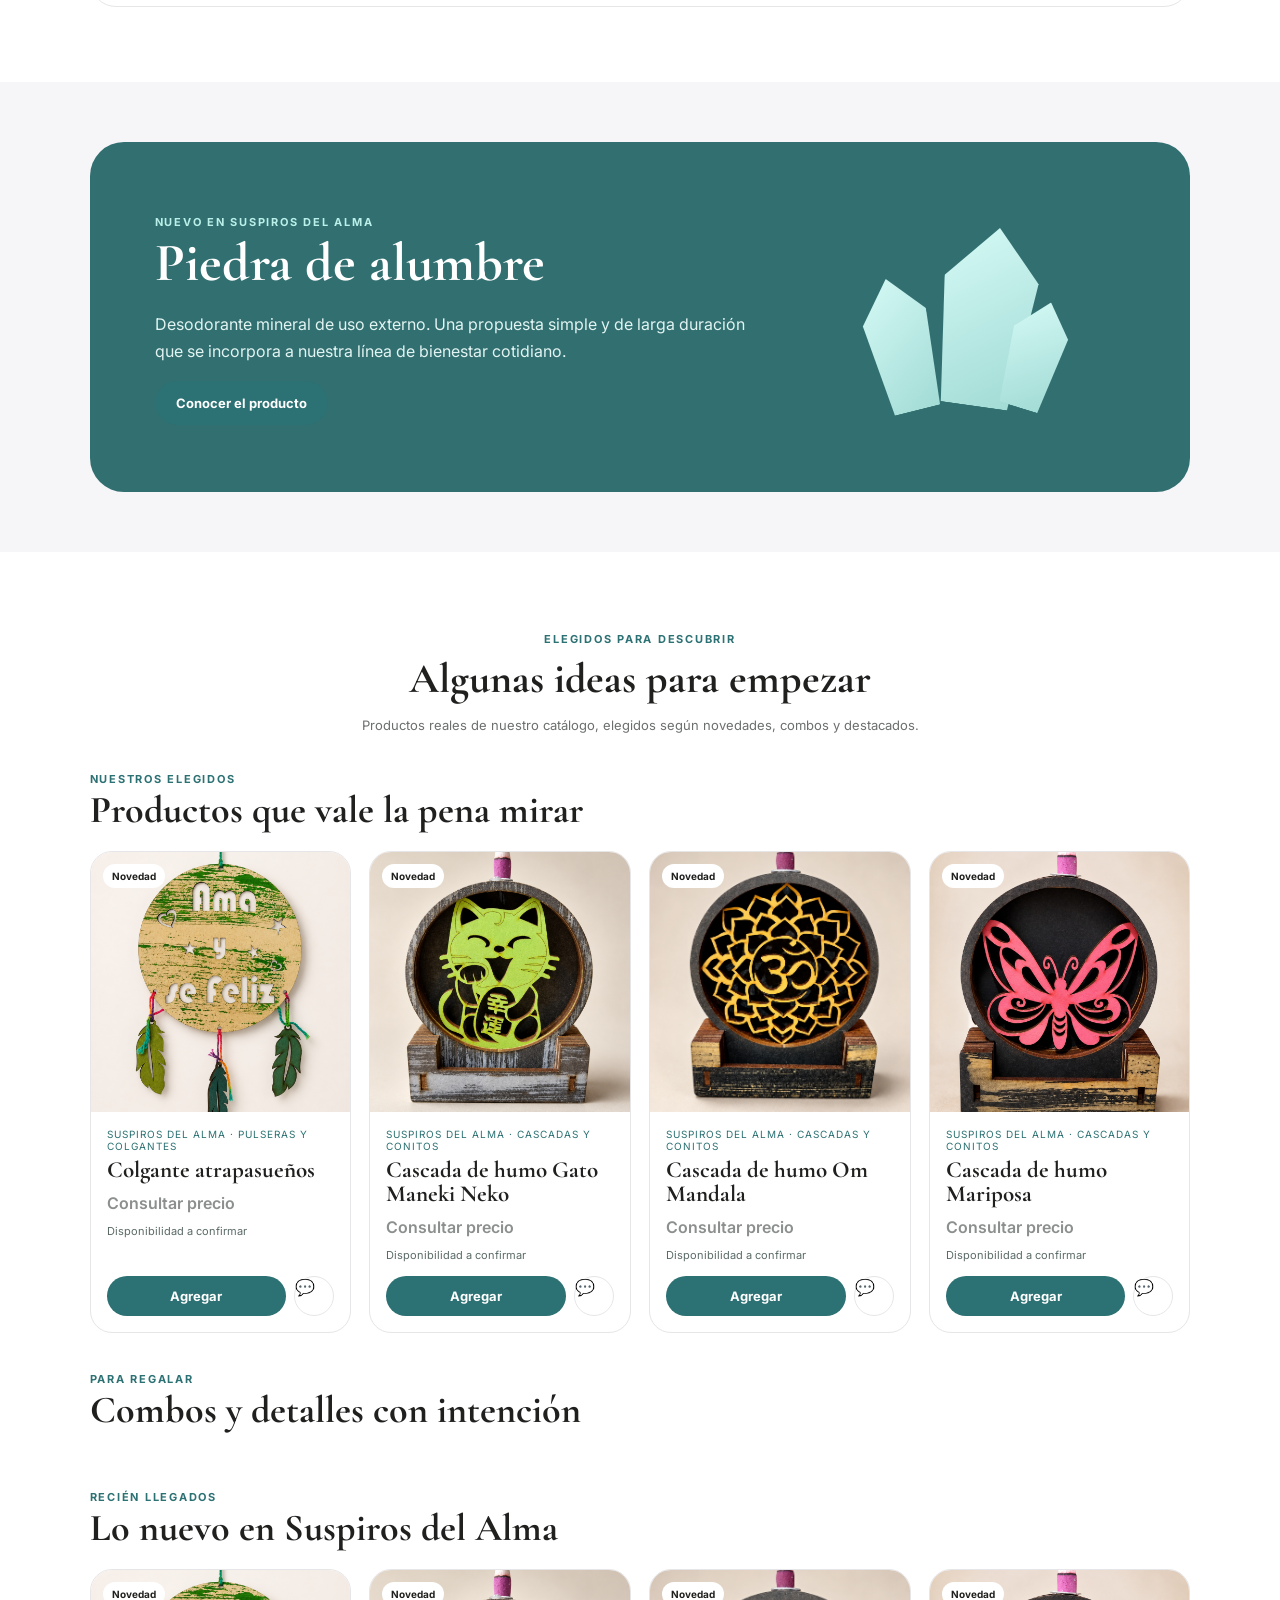
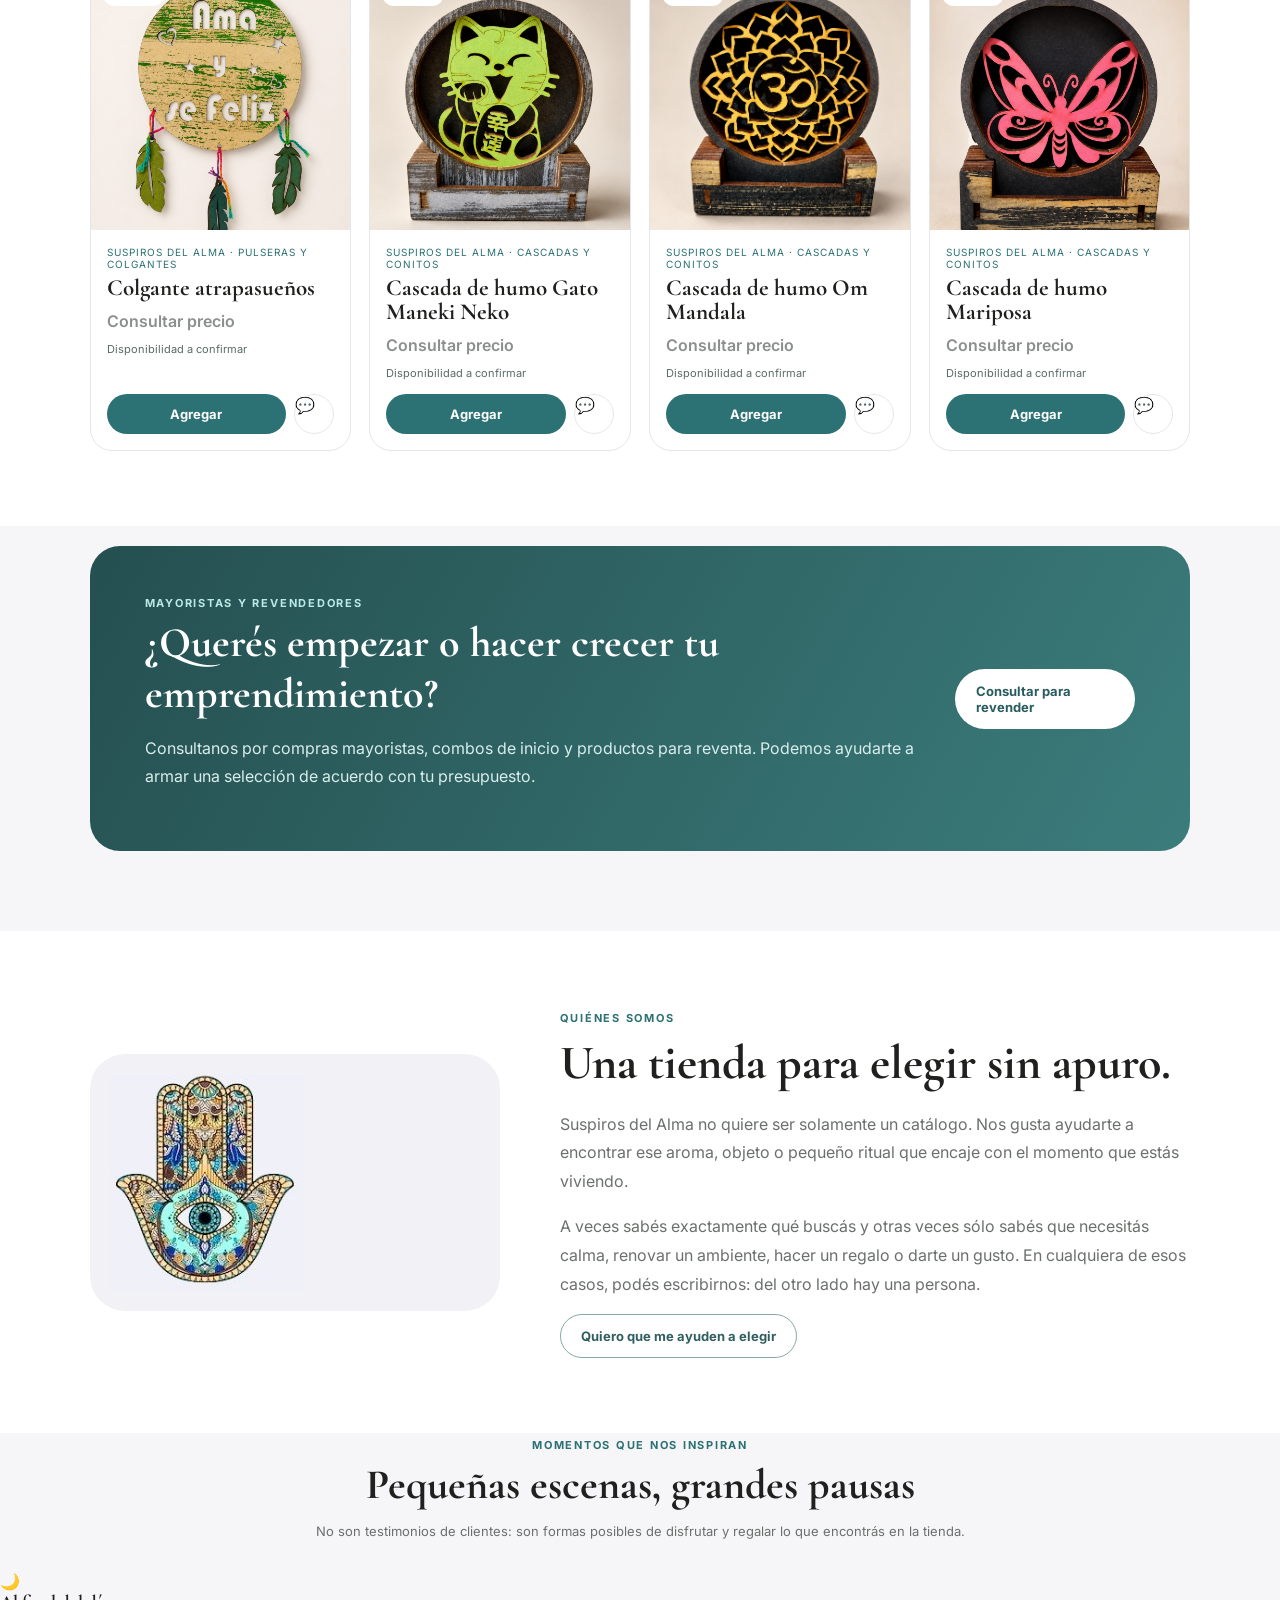
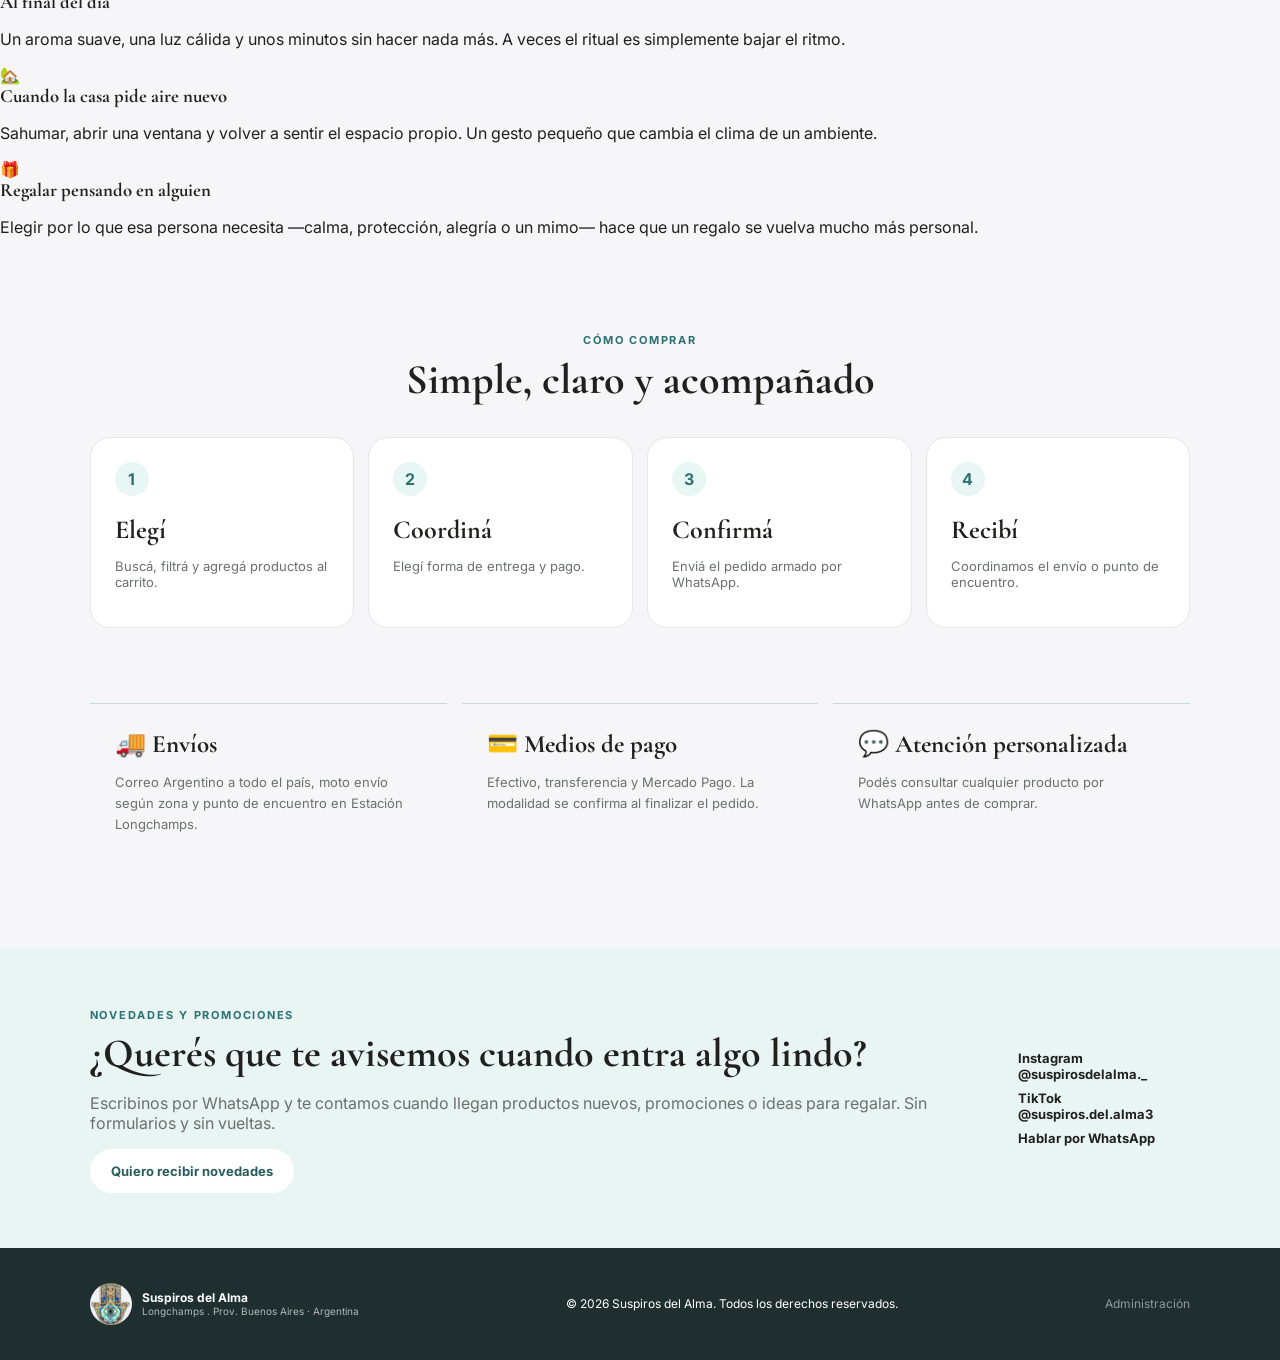
==== commit 03973503: "Update index.html" ====
--- a/index.html
+++ b/index.html
@@ -90,11 +90,15 @@
           </div>
           <div class="intent-group-grid">
             <button class="intent-card" type="button" data-need-category="Sahumerios Artesanales"><span>🌿</span><strong>¿Querés llenar tu casa de aroma?</strong><small>Sahumerios artesanales</small></button>
-            <button class="intent-card" type="button" data-need-category="Sahumadores, cascadas y conitos"><span>🗻</span><strong>¿Querés disfrutar el efecto del humo?</strong><small>Cascadas y conitos</small></button>
+            <button class="intent-card" type="button" data-need-category="Sahumadores, cascadas y conitos">
+              <span>🗻</span>
+              <strong>¿Querés sahumar o disfrutar el efecto del humo?</strong>
+              <small>Sahumadores, cascadas y conitos</small>
+            </button>
             <button class="intent-card" type="button" data-need-category="Difusores y aromas"><span>🌼</span><strong>¿Querés que tu casa siempre huela rico?</strong><small>Difusores y aromas</small></button>
             <button class="intent-card" type="button" data-need-category="Hornillos - velas - aceites"><span>🕯️</span><strong>¿Querés crear un rincón cálido y aromático?</strong><small>Hornillos, velas y aceites</small></button>
             <button class="intent-card" type="button" data-need-category="Duendes"><span>♣</span><strong>¿Querés sumar un poco de magia a tu casa?</strong><small>Duendes</small></button>
-            <button class="intent-card  type="button" data-need-category="Atrapasoles"><span>☀️</span><strong>¿Querés llenar tu espacio de luz y color?</strong><small>Atrapasoles</small></button>
+            <button class="intent-card" type="button" data-need-category="Atrapasoles"><span>☀️</span><strong>¿Querés llenar tu espacio de luz y color?</strong><small>Atrapasoles</small></button>
           </div>
         </section>
 
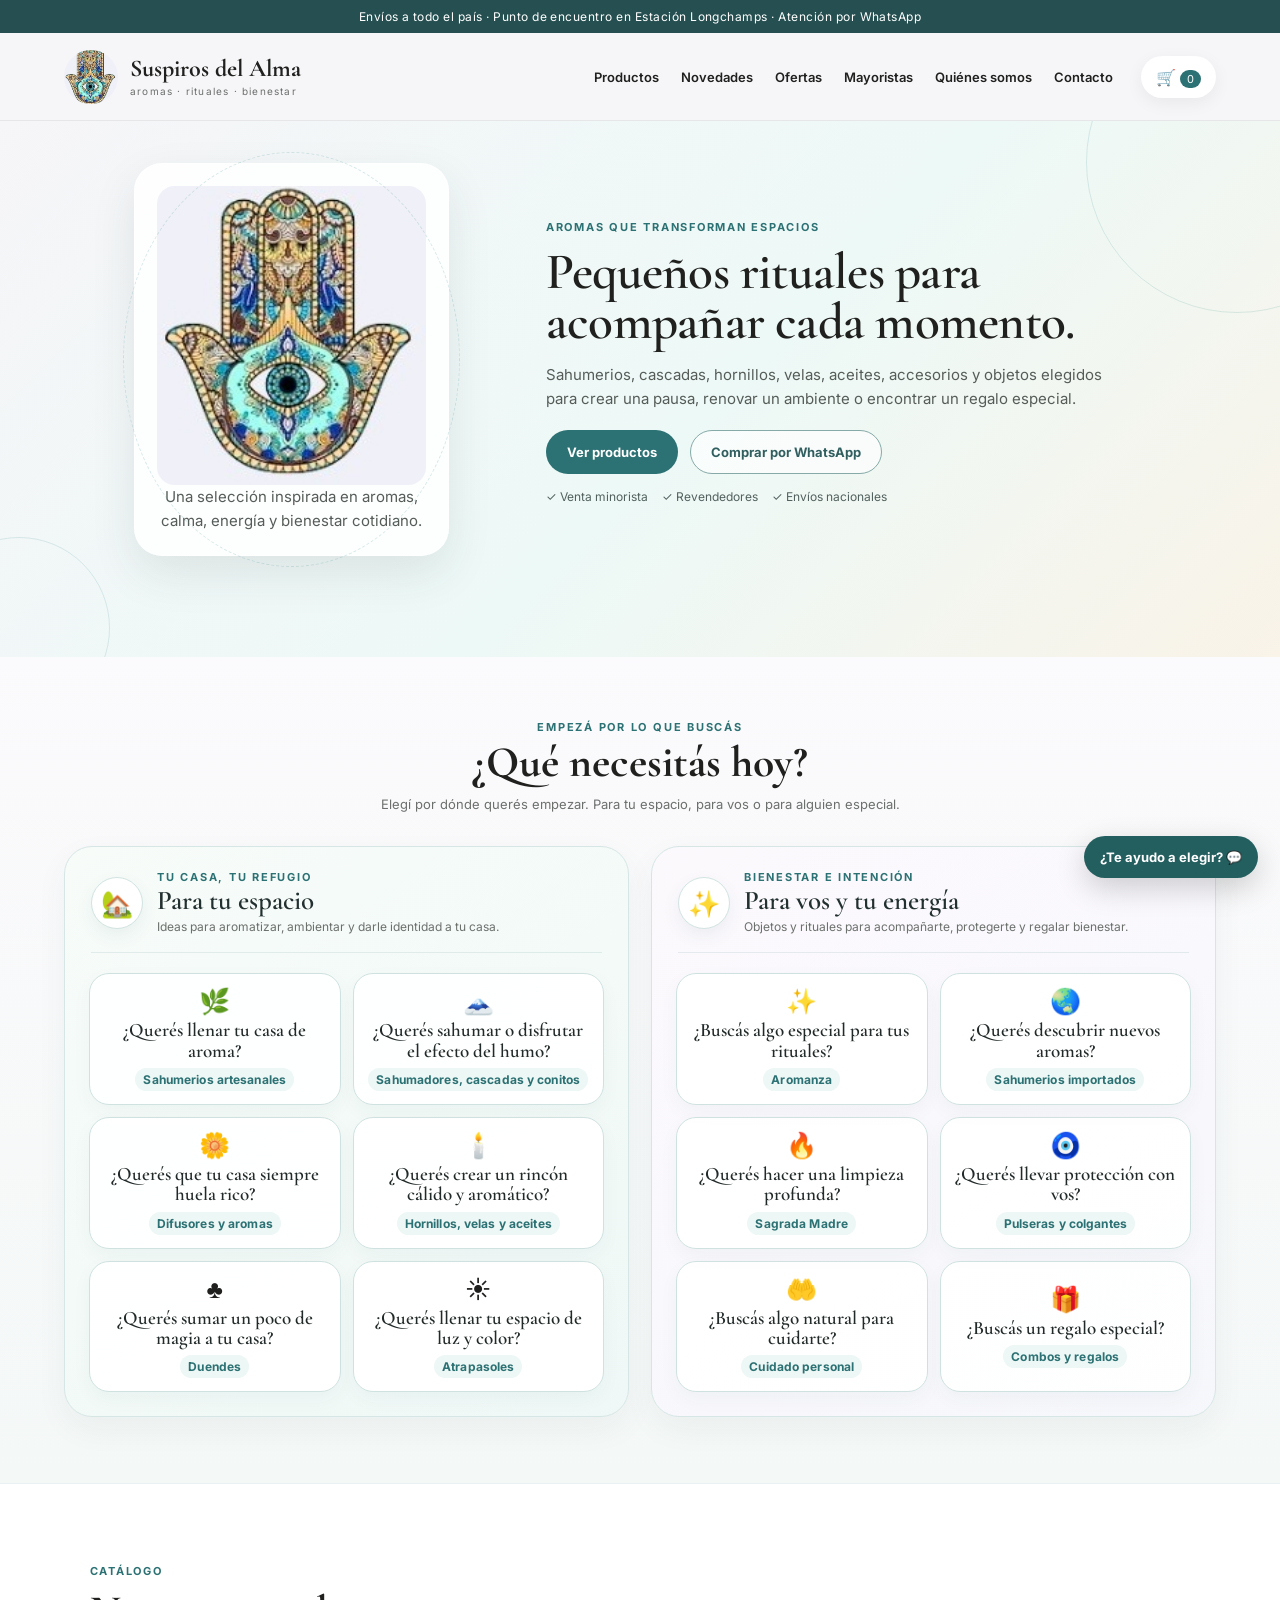
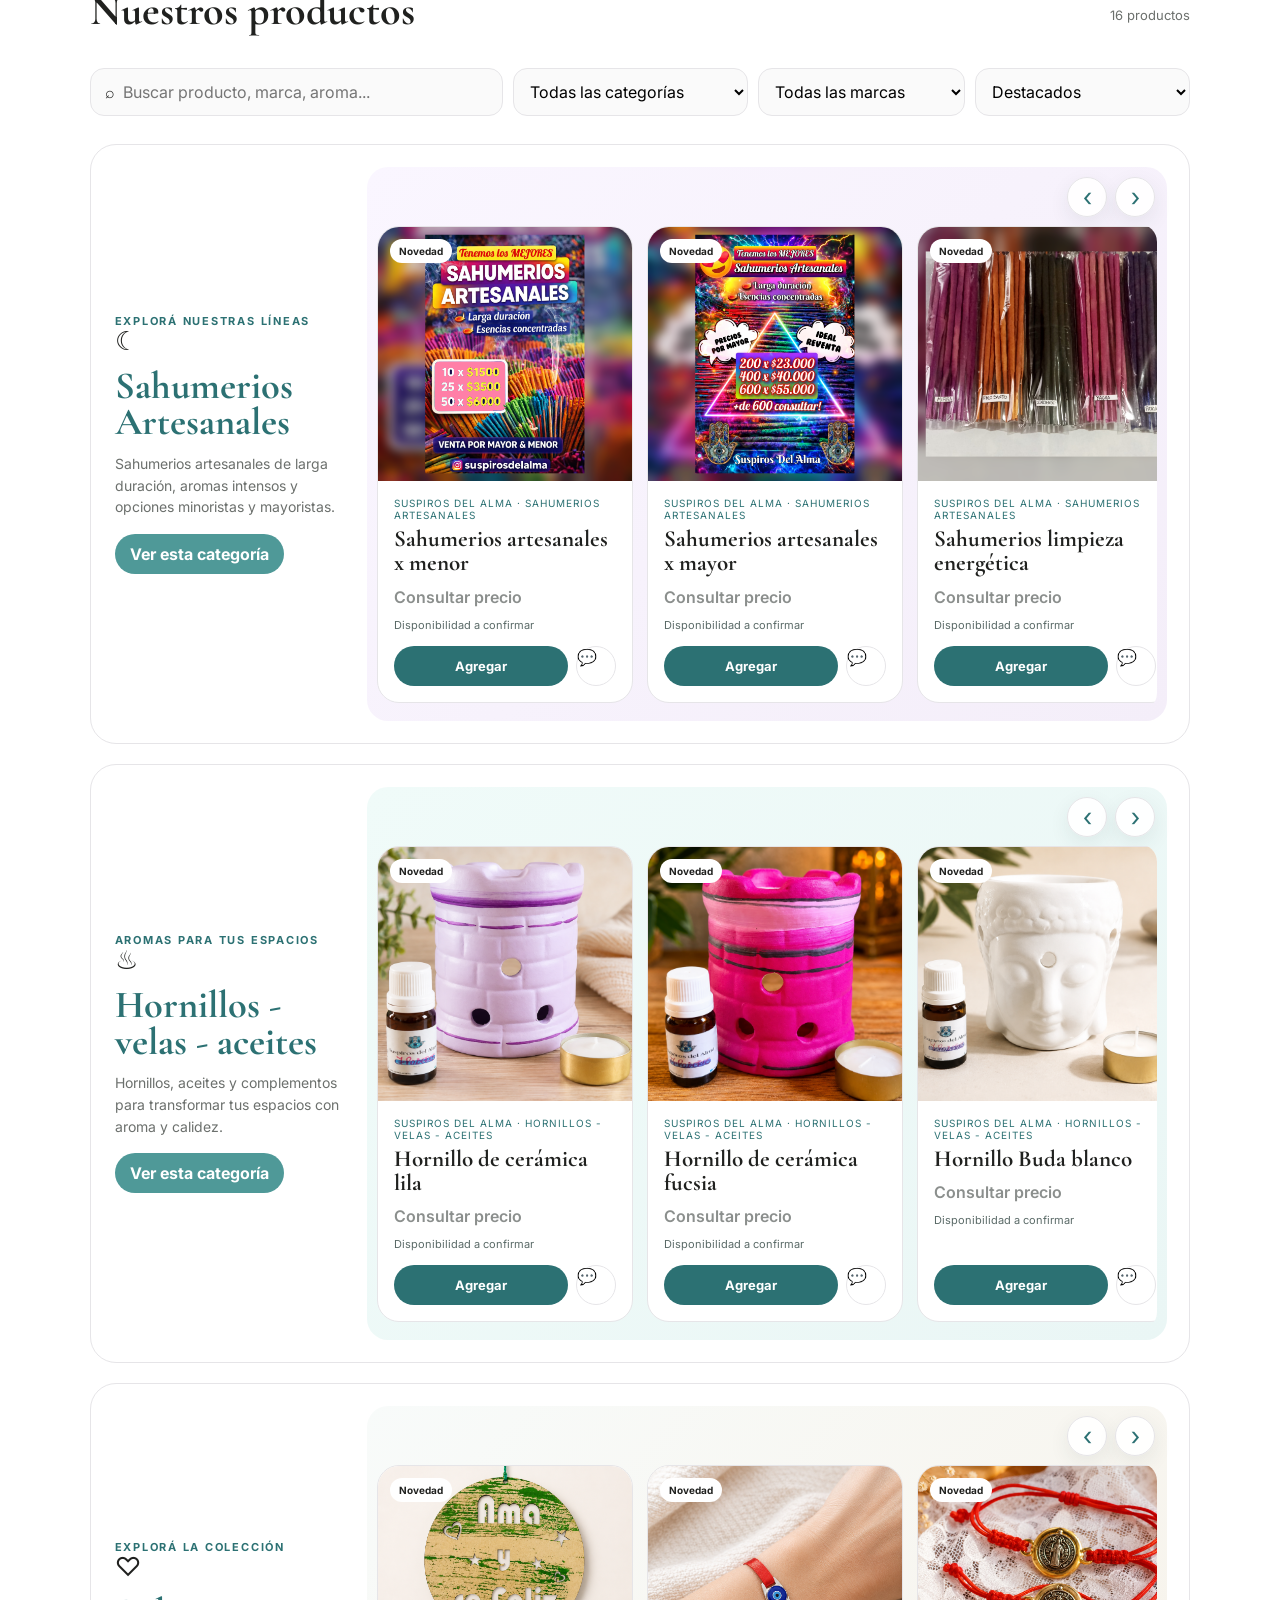
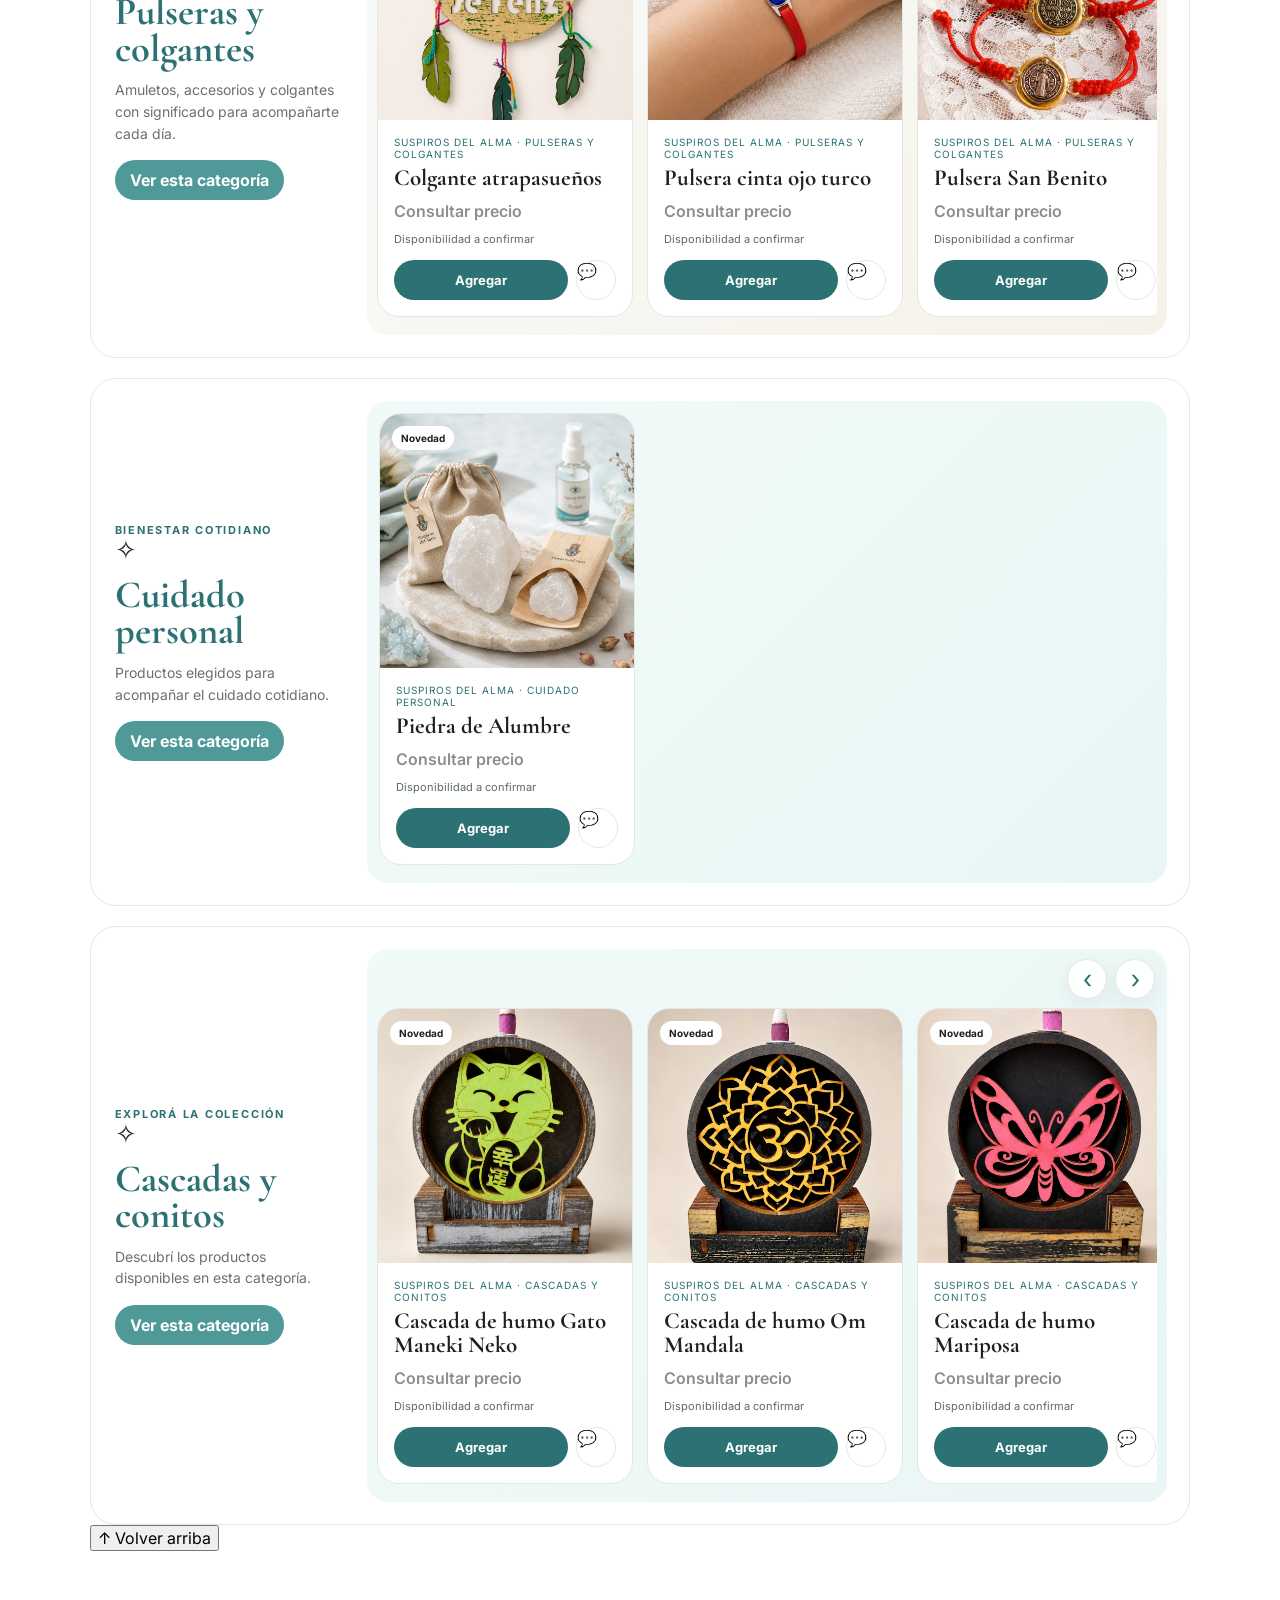
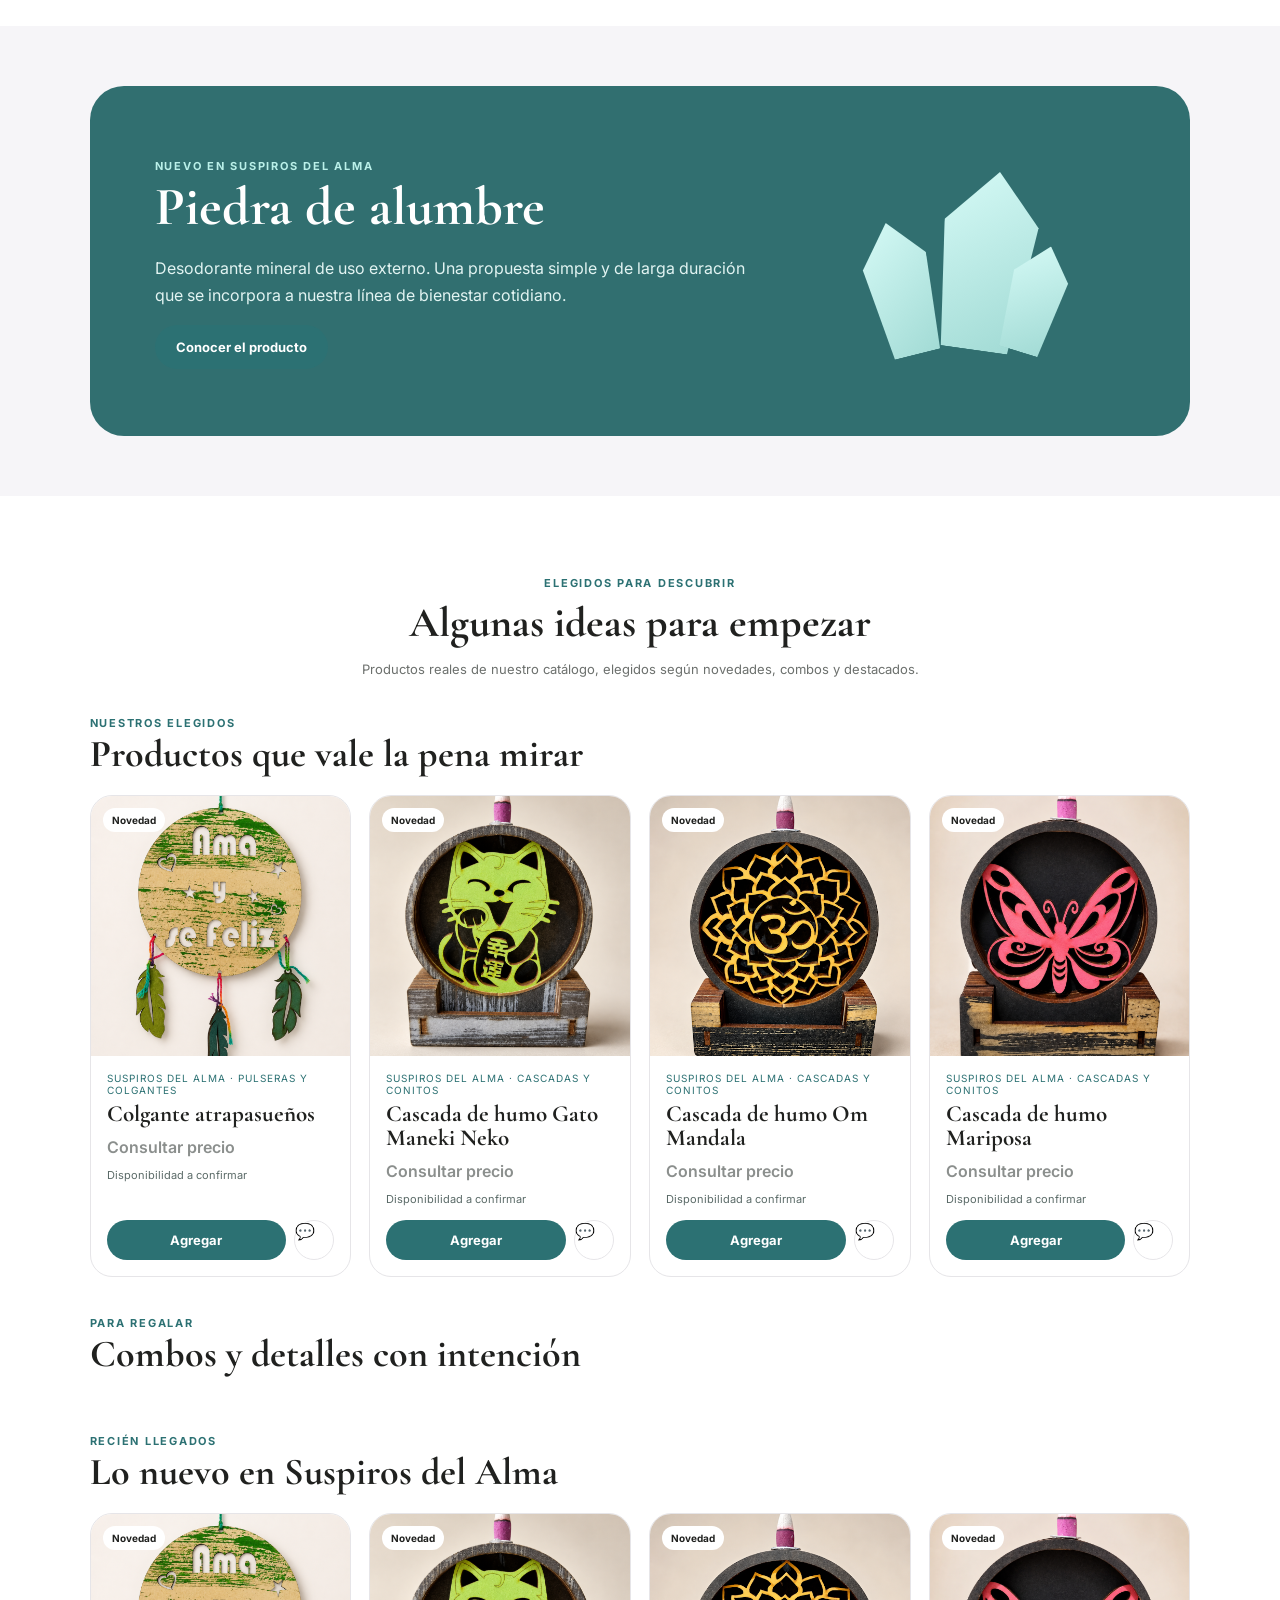
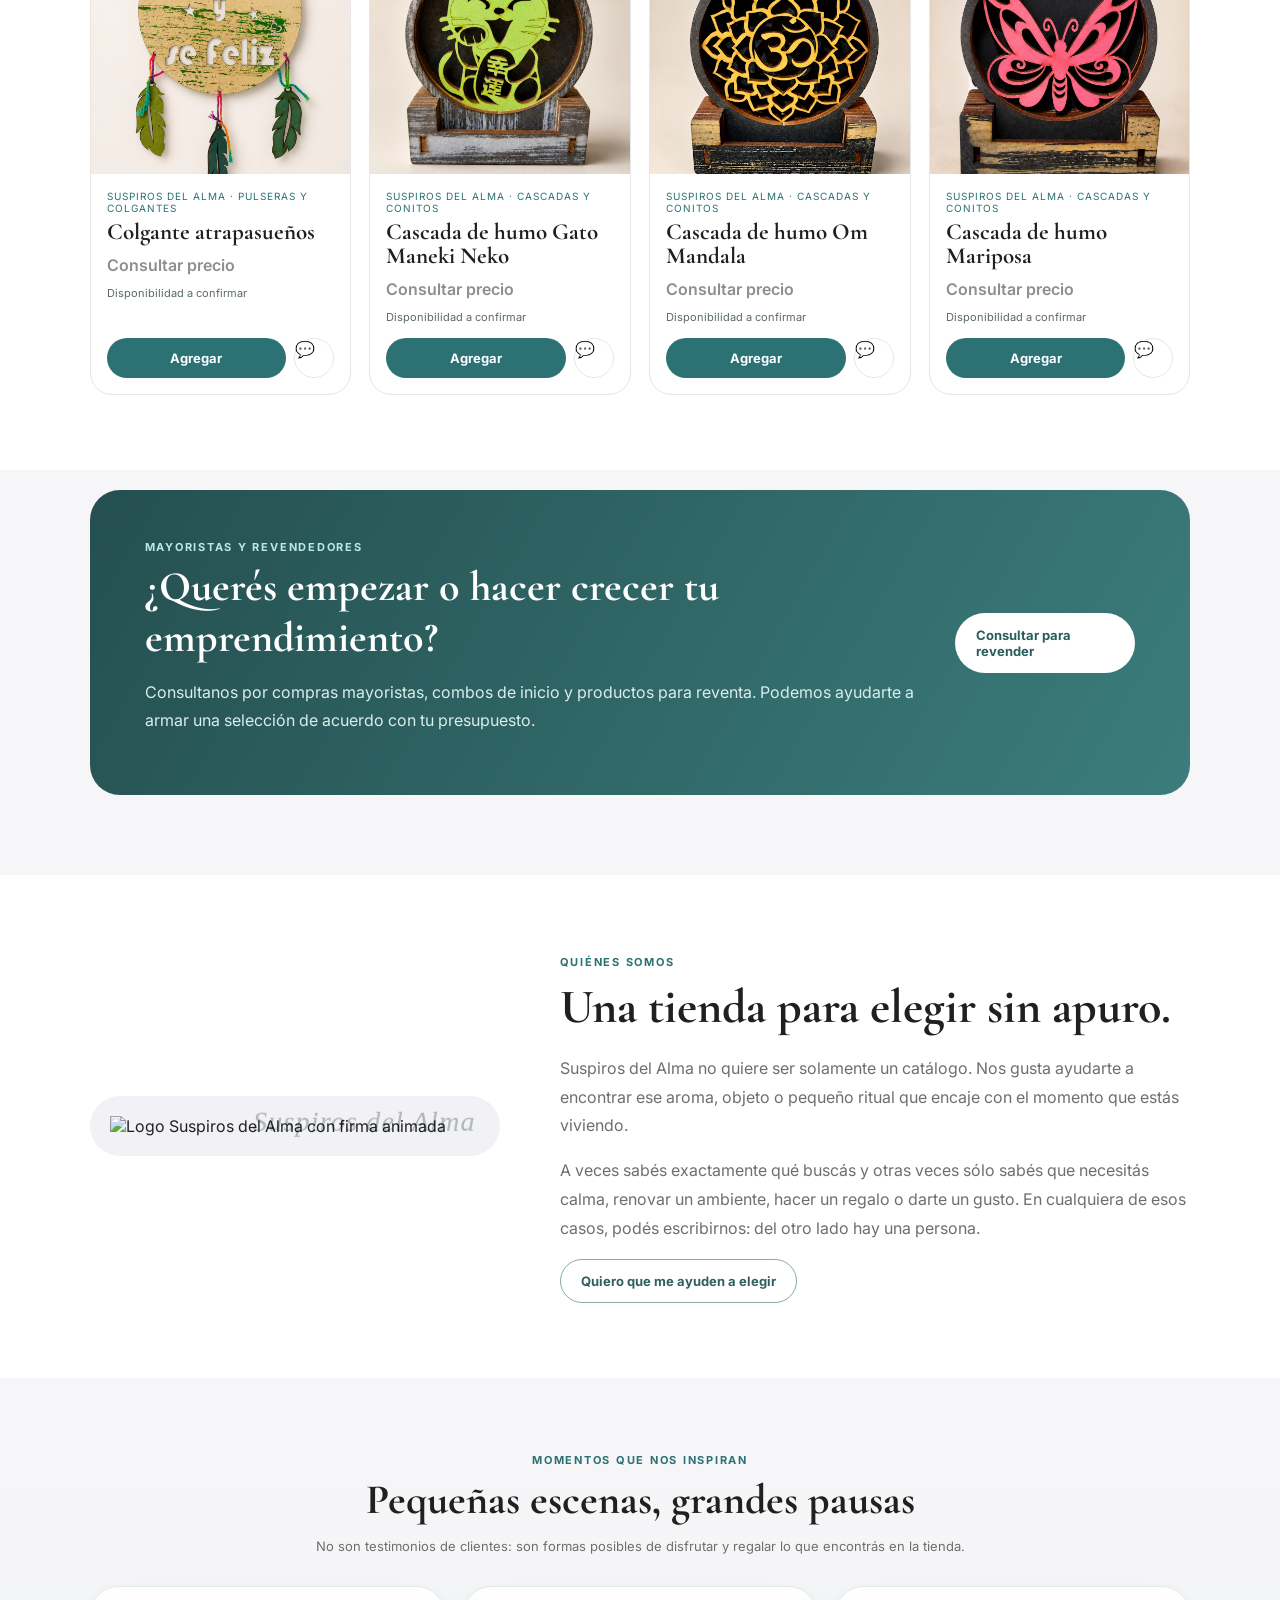
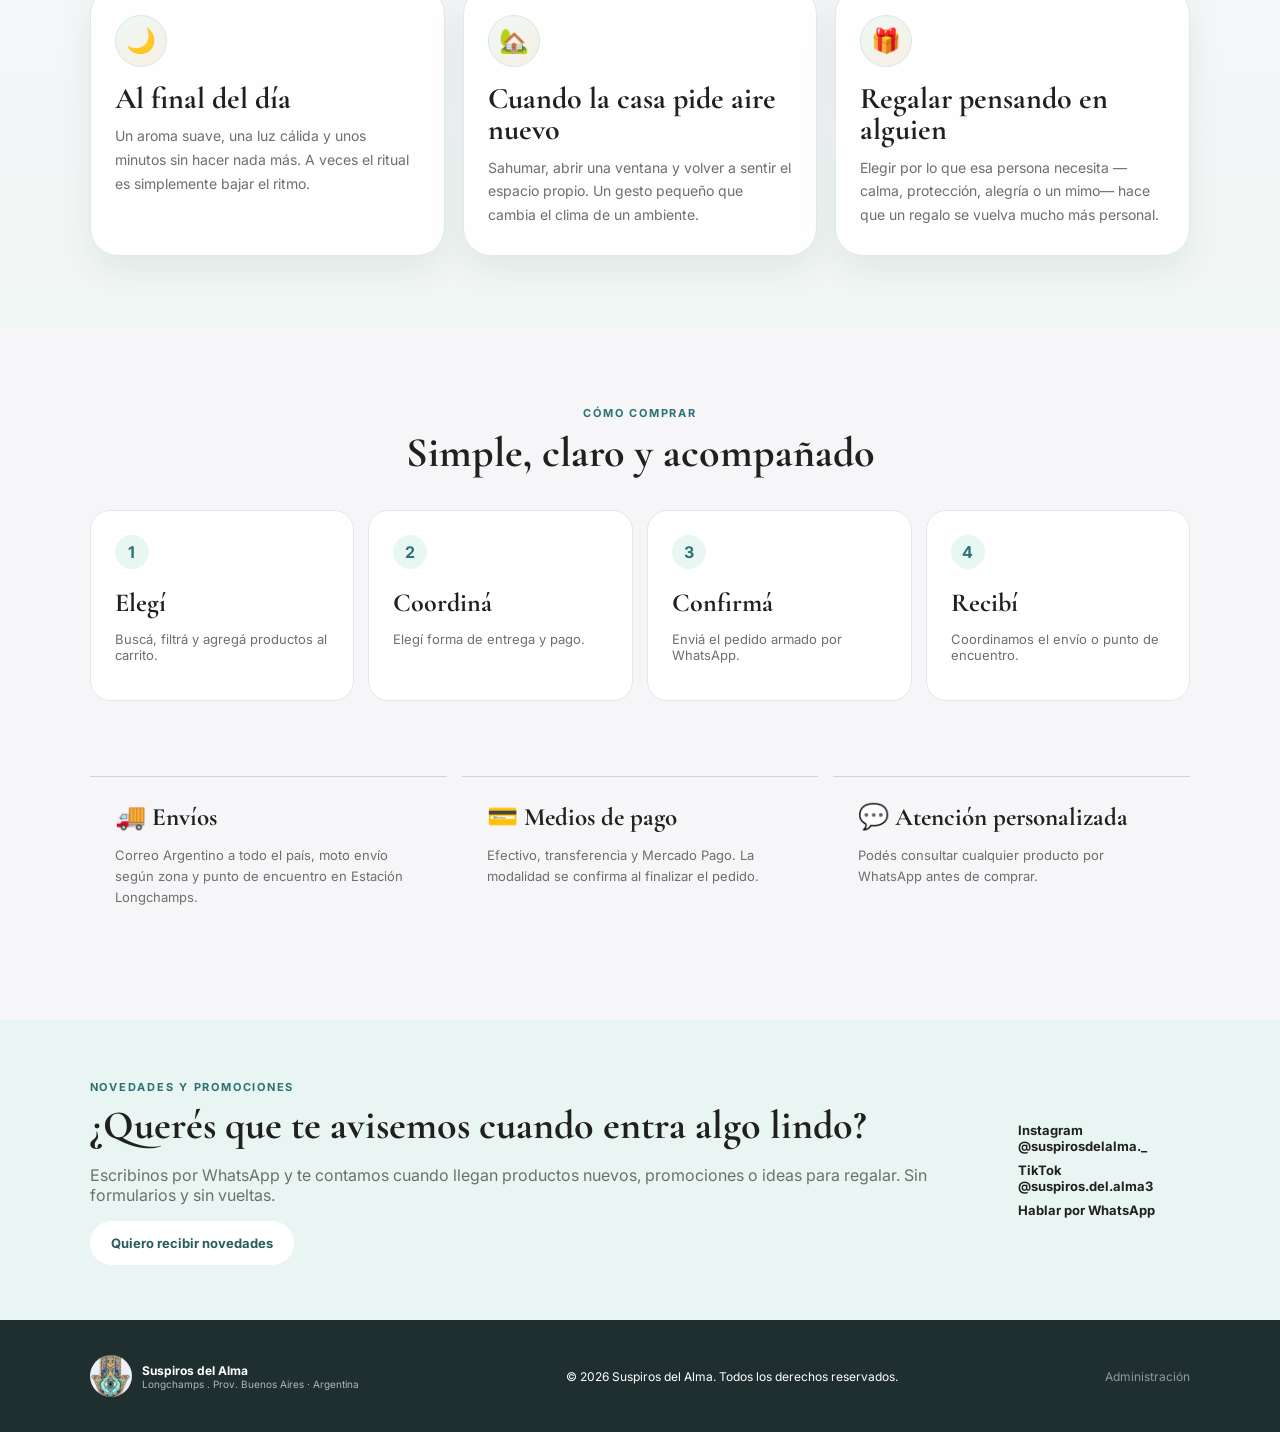
==== commit ed7e7017: "Update index.html" ====
--- a/index.html
+++ b/index.html
@@ -223,9 +223,9 @@
     </section>
 
     <section class="story" id="nosotros">
-      <div class="story-image">
-        <img src="assets/logo-suspiros.jpg" alt="Suspiros del Alma">
-      </div>
+<div class="story-image">
+  <img src="assets/logo-firma-animada.gif" alt="Logo Suspiros del Alma con firma animada">
+</div>
       <div>
         <span class="eyebrow">Quiénes somos</span>
         <h2>Una tienda para elegir sin apuro.</h2>
--- a/assets/inicio.css
+++ b/assets/inicio.css
@@ -1,89 +1,90 @@
 /* =========================================================
-   SUSPIROS DEL ALMA — AJUSTE DE PORTADA / HERO v3
-   Se carga DESPUÉS de styles.css y sólo redefine el inicio.
+   SUSPIROS DEL ALMA — AJUSTE DE PORTADA / HERO v4
+   Compacta la portada y corrige bloques visuales del inicio.
    ========================================================= */
 
 /* Escritorio */
 @media (min-width: 1001px) {
   .hero {
-    min-height: 520px;
-    grid-template-columns: minmax(300px, 390px) minmax(480px, 650px);
+    min-height: 440px;
+    grid-template-columns: minmax(280px, 355px) minmax(460px, 620px);
     grid-template-areas: "visual copy";
     justify-content: center;
     align-items: center;
-    column-gap: clamp(60px, 7vw, 115px);
-    padding: 55px clamp(36px, 6vw, 100px) 62px;
+    column-gap: clamp(44px, 6vw, 90px);
+    padding: 42px clamp(32px, 5vw, 88px) 46px;
   }
 
   .hero-copy {
     grid-area: copy;
     align-self: center;
-    max-width: 650px;
+    max-width: 620px;
   }
 
   .hero-card {
     grid-area: visual;
     justify-self: center;
     align-self: center;
-    width: min(100%, 365px);
-    max-width: 365px;
-    padding: 28px;
-    border-radius: 32px;
-    background: rgba(255,255,255,.82);
+    width: min(100%, 315px);
+    max-width: 315px;
+    padding: 22px;
+    border-radius: 28px;
+    background: rgba(255,255,255,.84);
   }
 
   .hero-card img {
     width: 100%;
-    border-radius: 20px;
+    border-radius: 18px;
   }
 
   .hero-card-orbit {
-    inset: -14px;
-    opacity: .75;
+    inset: -12px;
+    opacity: .72;
   }
 
   .hero-card p {
-    margin: 15px auto 0;
-    max-width: 290px;
-    line-height: 1.55;
+    margin: 12px auto 0;
+    max-width: 245px;
+    line-height: 1.5;
+    font-size: 12px;
   }
 
   .hero h1 {
-    font-size: clamp(48px, 4.3vw, 66px);
+    font-size: clamp(42px, 4vw, 58px);
     line-height: .98;
-    max-width: 650px;
-    margin: 14px 0 18px;
+    max-width: 620px;
+    margin: 12px 0 16px;
     letter-spacing: -.015em;
   }
 
   .hero p {
     margin: 0;
-    max-width: 610px;
-    font-size: 16px;
-    line-height: 1.65;
+    max-width: 590px;
+    font-size: 15px;
+    line-height: 1.58;
   }
 
   .hero-actions {
-    margin-top: 24px;
-  }
-
-  .hero-trust {
-    margin-top: 18px;
-    gap: 16px;
+    margin-top: 20px;
+  }
+
+  .hero-trust {
+    margin-top: 15px;
+    gap: 14px;
   }
 
   .hero:before {
-    width: 340px;
-    height: 340px;
-    right: -120px;
-    top: -125px;
+    width: 300px;
+    height: 300px;
+    right: -108px;
+    top: -110px;
   }
 
   .hero:after {
-    width: 205px;
-    height: 205px;
-    left: -80px;
-    bottom: -75px;
+    width: 180px;
+    height: 180px;
+    left: -72px;
+    bottom: -62px;
   }
 }
 
@@ -95,13 +96,13 @@
       "copy"
       "visual";
     min-height: auto;
-    gap: 42px;
-    padding: 54px clamp(24px, 7vw, 60px) 60px;
+    gap: 30px;
+    padding: 40px clamp(22px, 6vw, 50px) 44px;
   }
 
   .hero-copy {
     grid-area: copy;
-    max-width: 720px;
+    max-width: 700px;
     justify-self: center;
     text-align: center;
   }
@@ -109,22 +110,23 @@
   .hero-card {
     grid-area: visual;
     justify-self: center;
-    width: min(100%, 350px);
-    max-width: 350px;
-    padding: 27px;
+    width: min(100%, 310px);
+    max-width: 310px;
+    padding: 22px;
   }
 
   .hero h1 {
-    font-size: clamp(44px, 7vw, 60px);
+    font-size: clamp(38px, 6.5vw, 52px);
     line-height: 1;
-    margin: 14px auto 18px;
-    max-width: 700px;
+    margin: 12px auto 16px;
+    max-width: 680px;
   }
 
   .hero p {
-    max-width: 650px;
+    max-width: 630px;
     margin-left: auto;
     margin-right: auto;
+    font-size: 15px;
   }
 
   .hero-actions,
@@ -136,8 +138,8 @@
 /* Celular */
 @media (max-width: 650px) {
   .hero {
-    gap: 30px;
-    padding: 38px 20px 46px;
+    gap: 24px;
+    padding: 32px 18px 38px;
   }
 
   .hero-copy {
@@ -145,14 +147,14 @@
   }
 
   .hero h1 {
-    font-size: clamp(39px, 11vw, 49px);
+    font-size: clamp(34px, 10vw, 45px);
     line-height: 1;
-    margin: 12px 0 16px;
+    margin: 10px 0 14px;
   }
 
   .hero p {
-    font-size: 15px;
-    line-height: 1.6;
+    font-size: 14px;
+    line-height: 1.55;
   }
 
   .hero-actions,
@@ -161,21 +163,117 @@
   }
 
   .hero-actions {
-    margin-top: 21px;
-  }
-
-  .hero-trust {
-    margin-top: 16px;
-    gap: 10px 15px;
+    margin-top: 18px;
+  }
+
+  .hero-trust {
+    margin-top: 14px;
+    gap: 9px 14px;
   }
 
   .hero-card {
-    width: min(100%, 300px);
-    padding: 20px;
-    border-radius: 27px;
+    width: min(100%, 270px);
+    padding: 18px;
+    border-radius: 24px;
   }
 
   .hero-card-orbit {
-    inset: -10px;
-  }
-}
+    inset: -8px;
+  }
+}
+
+/* Firma grabada en Quienes somos */
+.story-image {
+  position: relative;
+}
+
+.story-image::after {
+  content: "Suspiros del Alma";
+  position: absolute;
+  right: 24px;
+  bottom: 18px;
+  font-family: "Cormorant Garamond", serif;
+  font-size: clamp(20px, 2.2vw, 34px);
+  font-style: italic;
+  letter-spacing: .04em;
+  color: rgba(71, 96, 95, .34);
+  text-shadow:
+    0 1px 0 rgba(255,255,255,.55),
+    0 -1px 0 rgba(28, 40, 40, .08),
+    0 0 10px rgba(255,255,255,.18);
+  pointer-events: none;
+  mix-blend-mode: multiply;
+}
+
+@media (prefers-reduced-motion: no-preference) {
+  .story-image::after {
+    animation: sdaSignatureGlow 6s ease-in-out infinite;
+  }
+}
+
+@keyframes sdaSignatureGlow {
+  0%, 100% {
+    opacity: .88;
+    transform: translateY(0);
+  }
+  50% {
+    opacity: 1;
+    transform: translateY(-1px);
+  }
+}
+
+/* Sección Momentos que nos inspiran */
+.inspiration-section {
+  padding: 70px clamp(20px, 7vw, 105px);
+  background: linear-gradient(180deg, #f7f5f9 0%, #f1f7f5 100%);
+}
+
+.inspiration-grid {
+  display: grid;
+  grid-template-columns: repeat(3, minmax(0, 1fr));
+  gap: 18px;
+  align-items: stretch;
+}
+
+.inspiration-grid article {
+  background: rgba(255,255,255,.9);
+  border: 1px solid #dfe9e6;
+  border-radius: 28px;
+  padding: 28px 24px;
+  box-shadow: 0 16px 34px rgba(37, 63, 63, .08);
+  display: flex;
+  flex-direction: column;
+  align-items: flex-start;
+  min-height: 100%;
+}
+
+.inspiration-grid article span {
+  width: 52px;
+  height: 52px;
+  border-radius: 50%;
+  display: inline-grid;
+  place-items: center;
+  background: linear-gradient(145deg, #eef8f6, #f8efe2);
+  border: 1px solid #d7e8e3;
+  font-size: 24px;
+  margin-bottom: 16px;
+}
+
+.inspiration-grid h3 {
+  font-size: 30px;
+  margin-bottom: 10px;
+  line-height: 1.05;
+}
+
+.inspiration-grid p {
+  margin: 0;
+  color: var(--muted);
+  line-height: 1.7;
+  font-size: 14px;
+}
+
+@media (max-width: 1000px) {
+  .inspiration-grid {
+    grid-template-columns: 1fr;
+  }
+}
--- a/assets/necesitas-hoy.css
+++ b/assets/necesitas-hoy.css
@@ -78,7 +78,7 @@
   display: block;
   margin-bottom: 2px;
   color: var(--deep);
-  font-size: 9px;
+  font-size: 11px;
   line-height: 1.2;
   font-weight: 700;
   letter-spacing: .16em;
@@ -98,7 +98,7 @@
   margin: 5px 0 0;
   max-width: 520px;
   color: var(--muted);
-  font-size: 11px;
+  font-size: 12px;
   line-height: 1.4;
 }
 
@@ -159,7 +159,7 @@
   border-radius: 999px;
   background: #edf7f5;
   color: var(--deep);
-  font-size: 9px;
+  font-size: 12px;
   font-weight: 700;
   letter-spacing: .01em;
 }
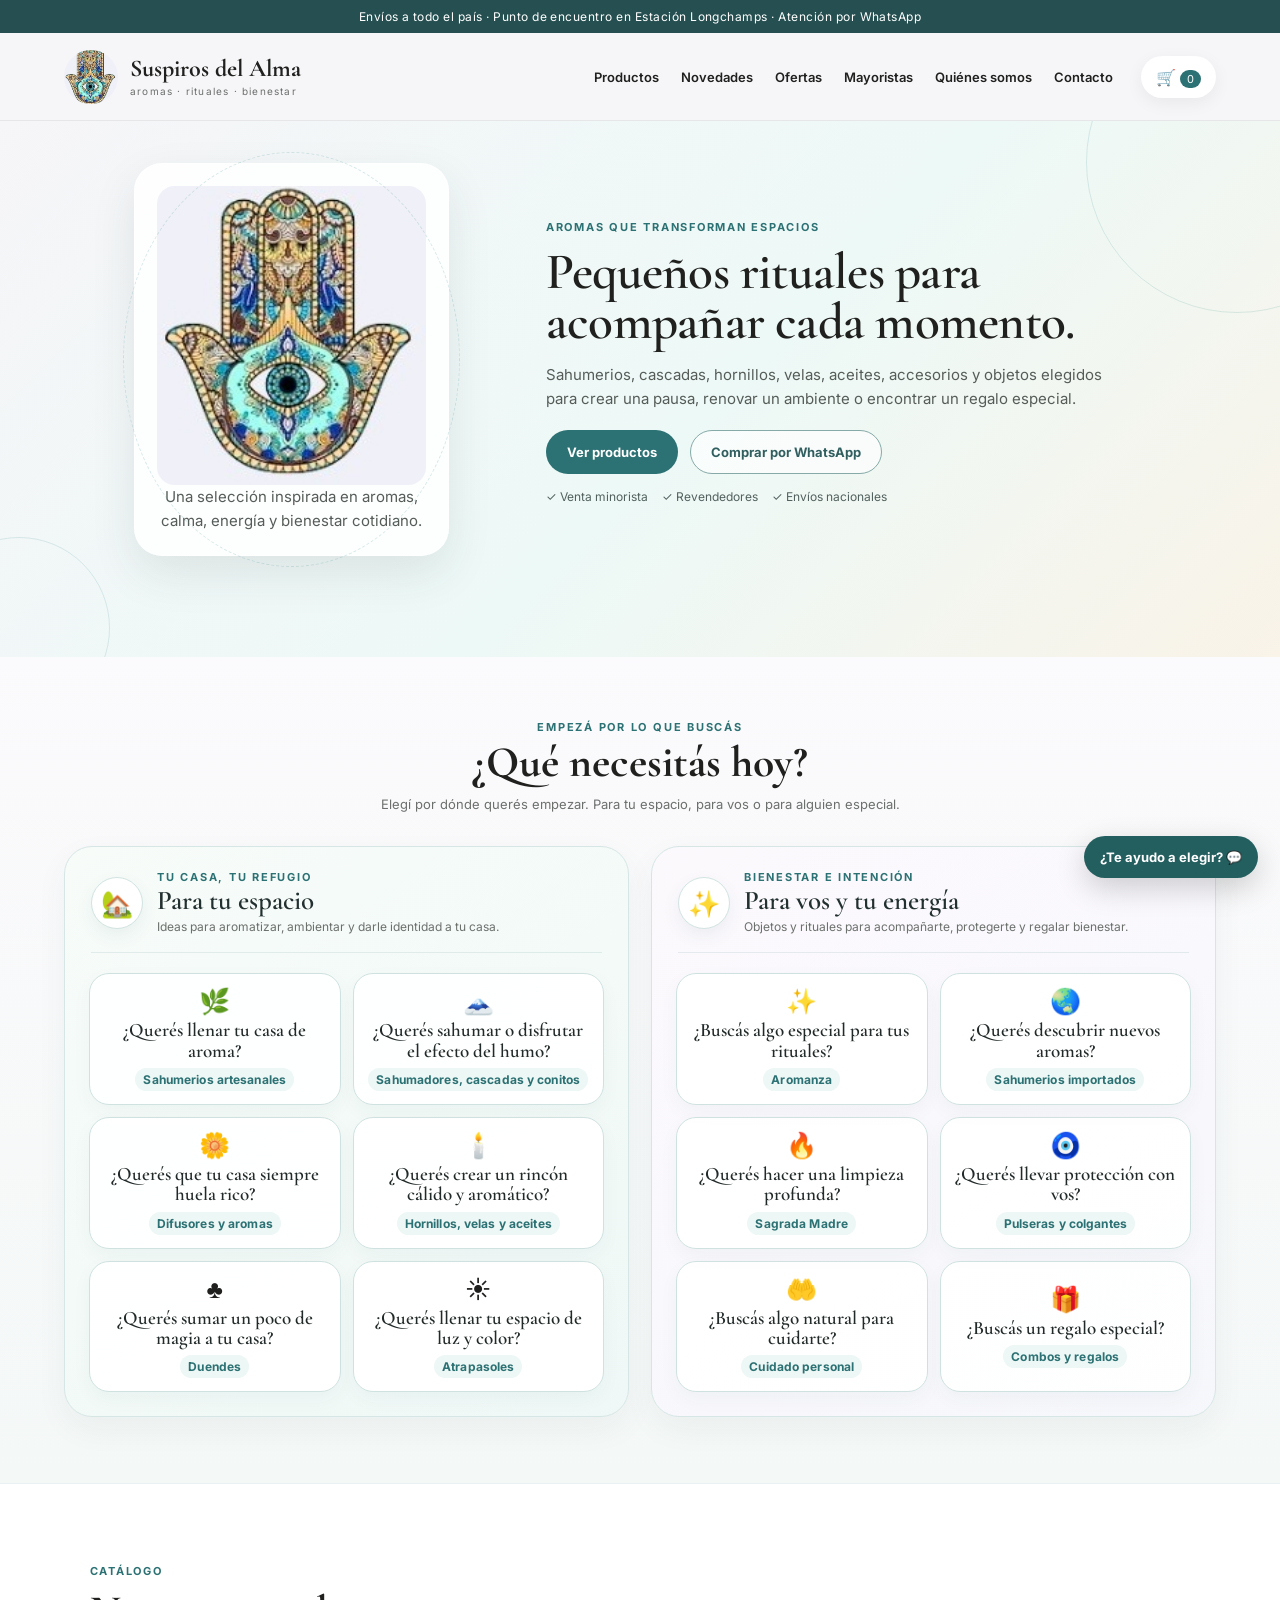
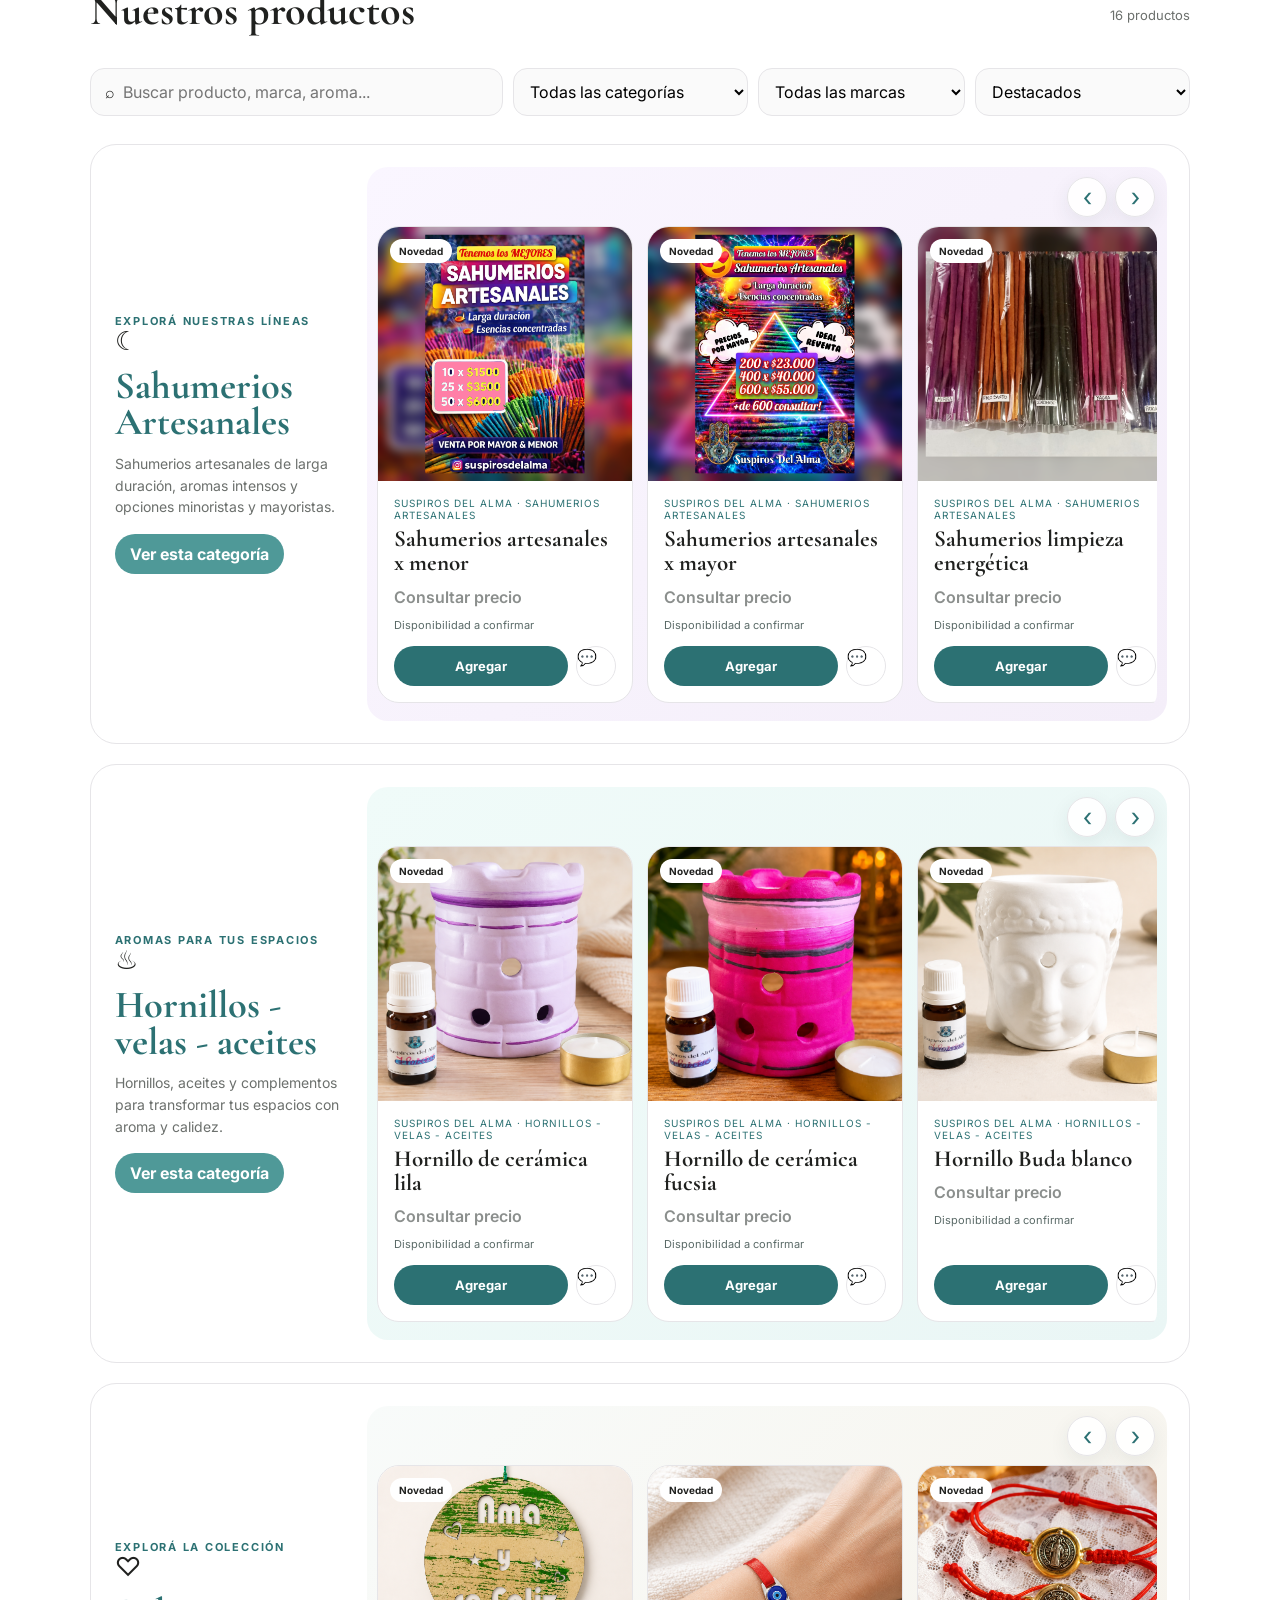
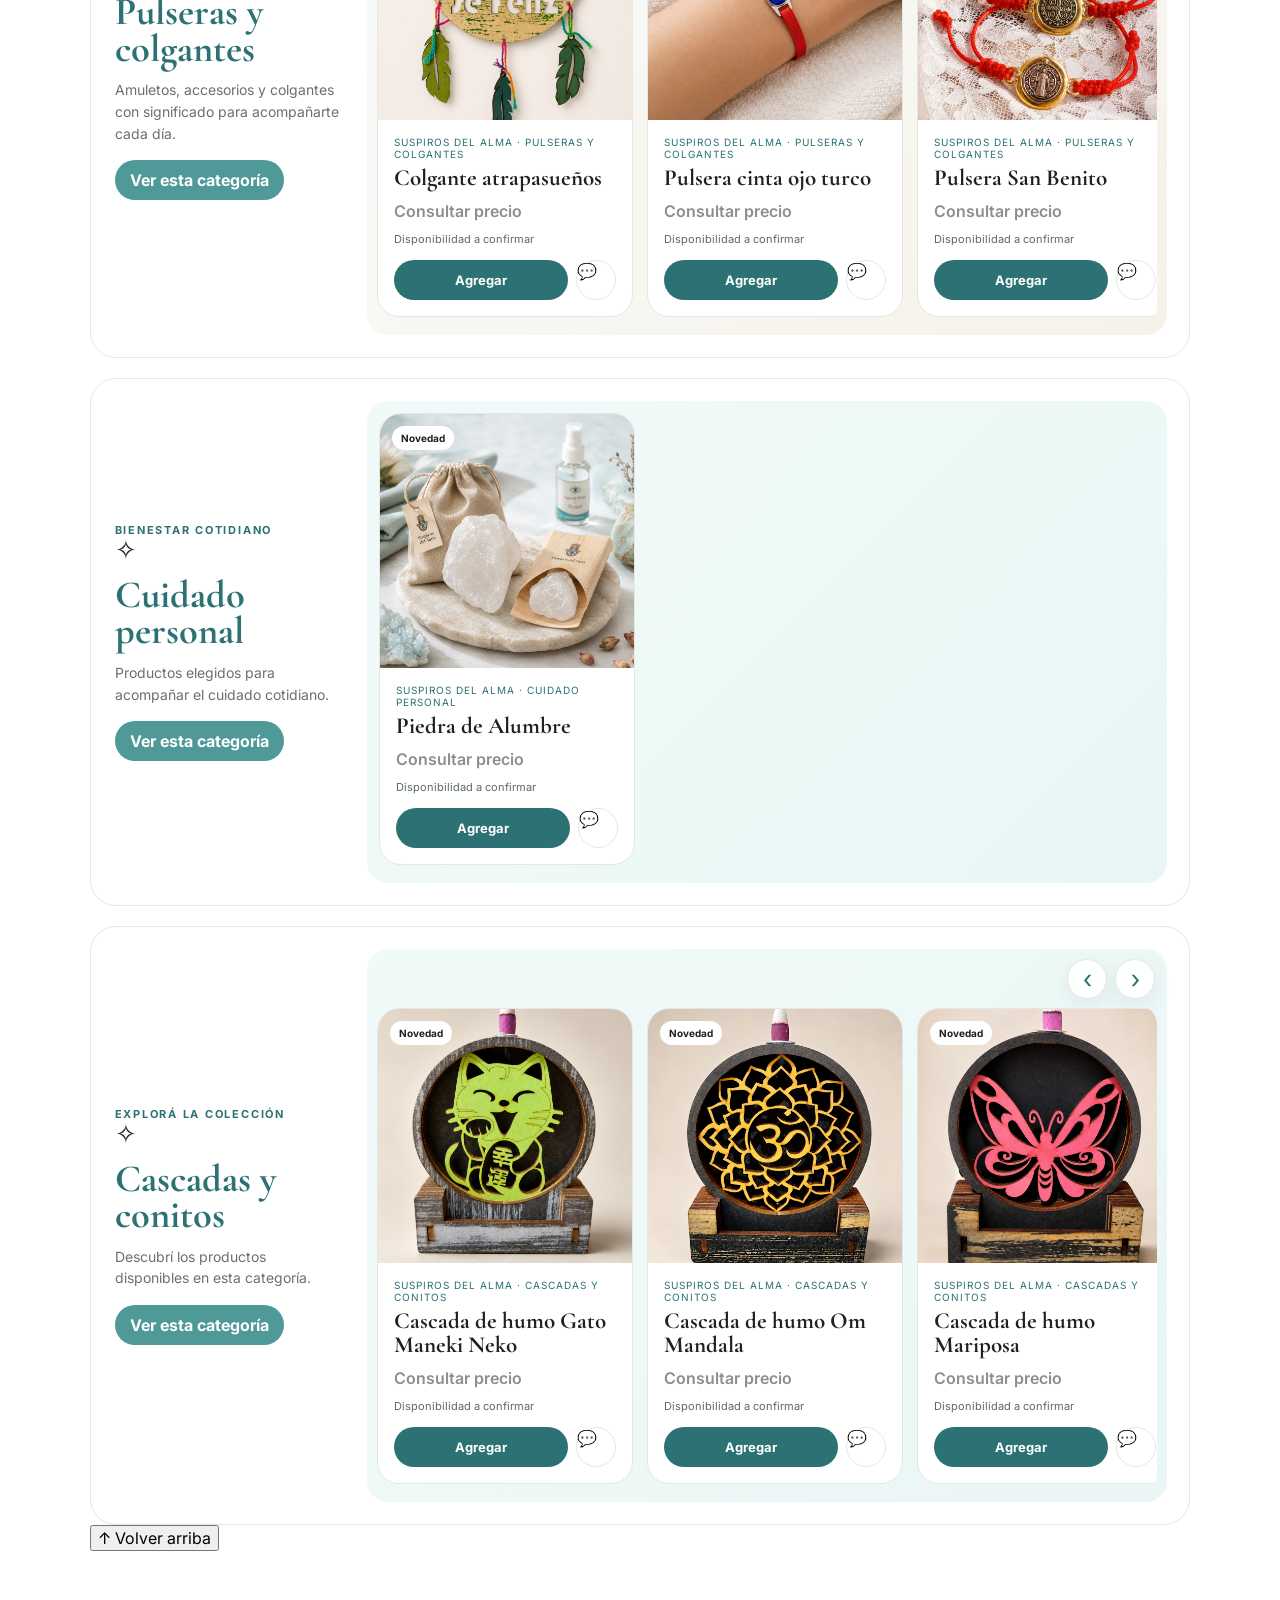
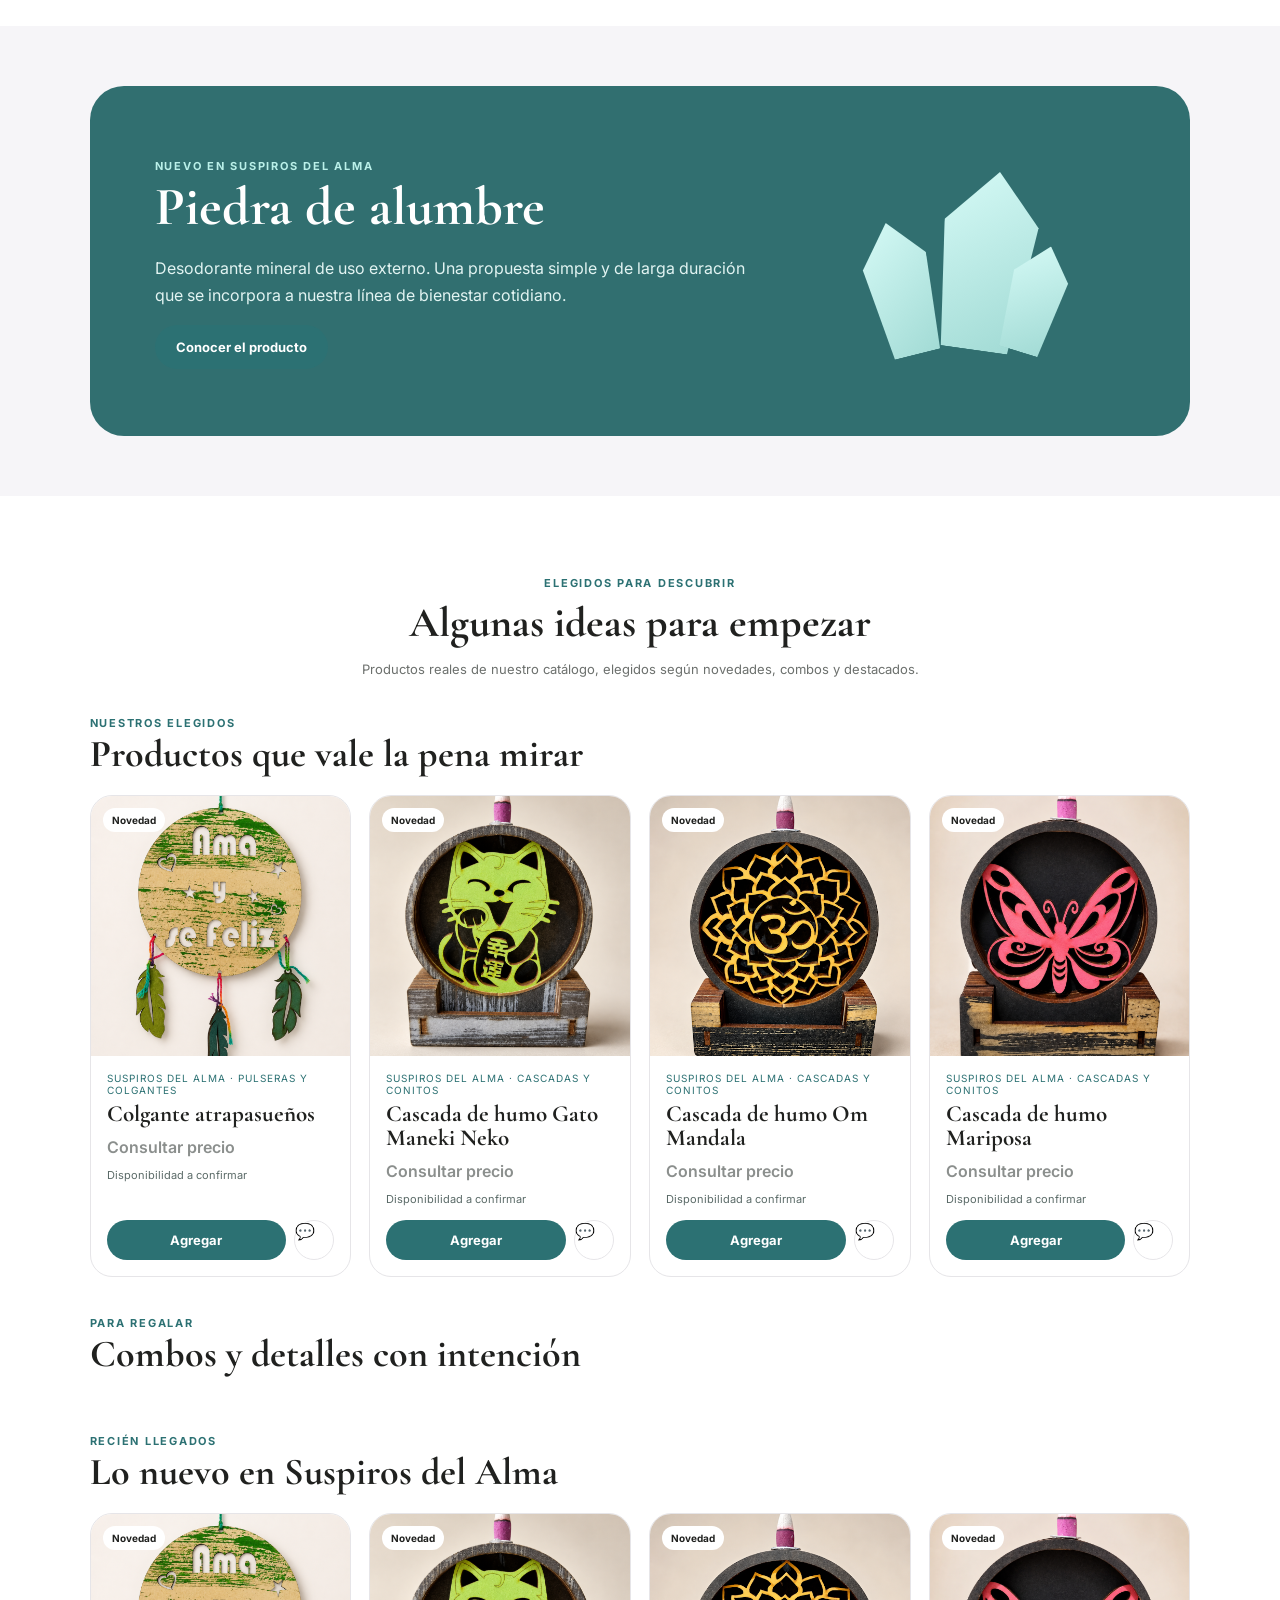
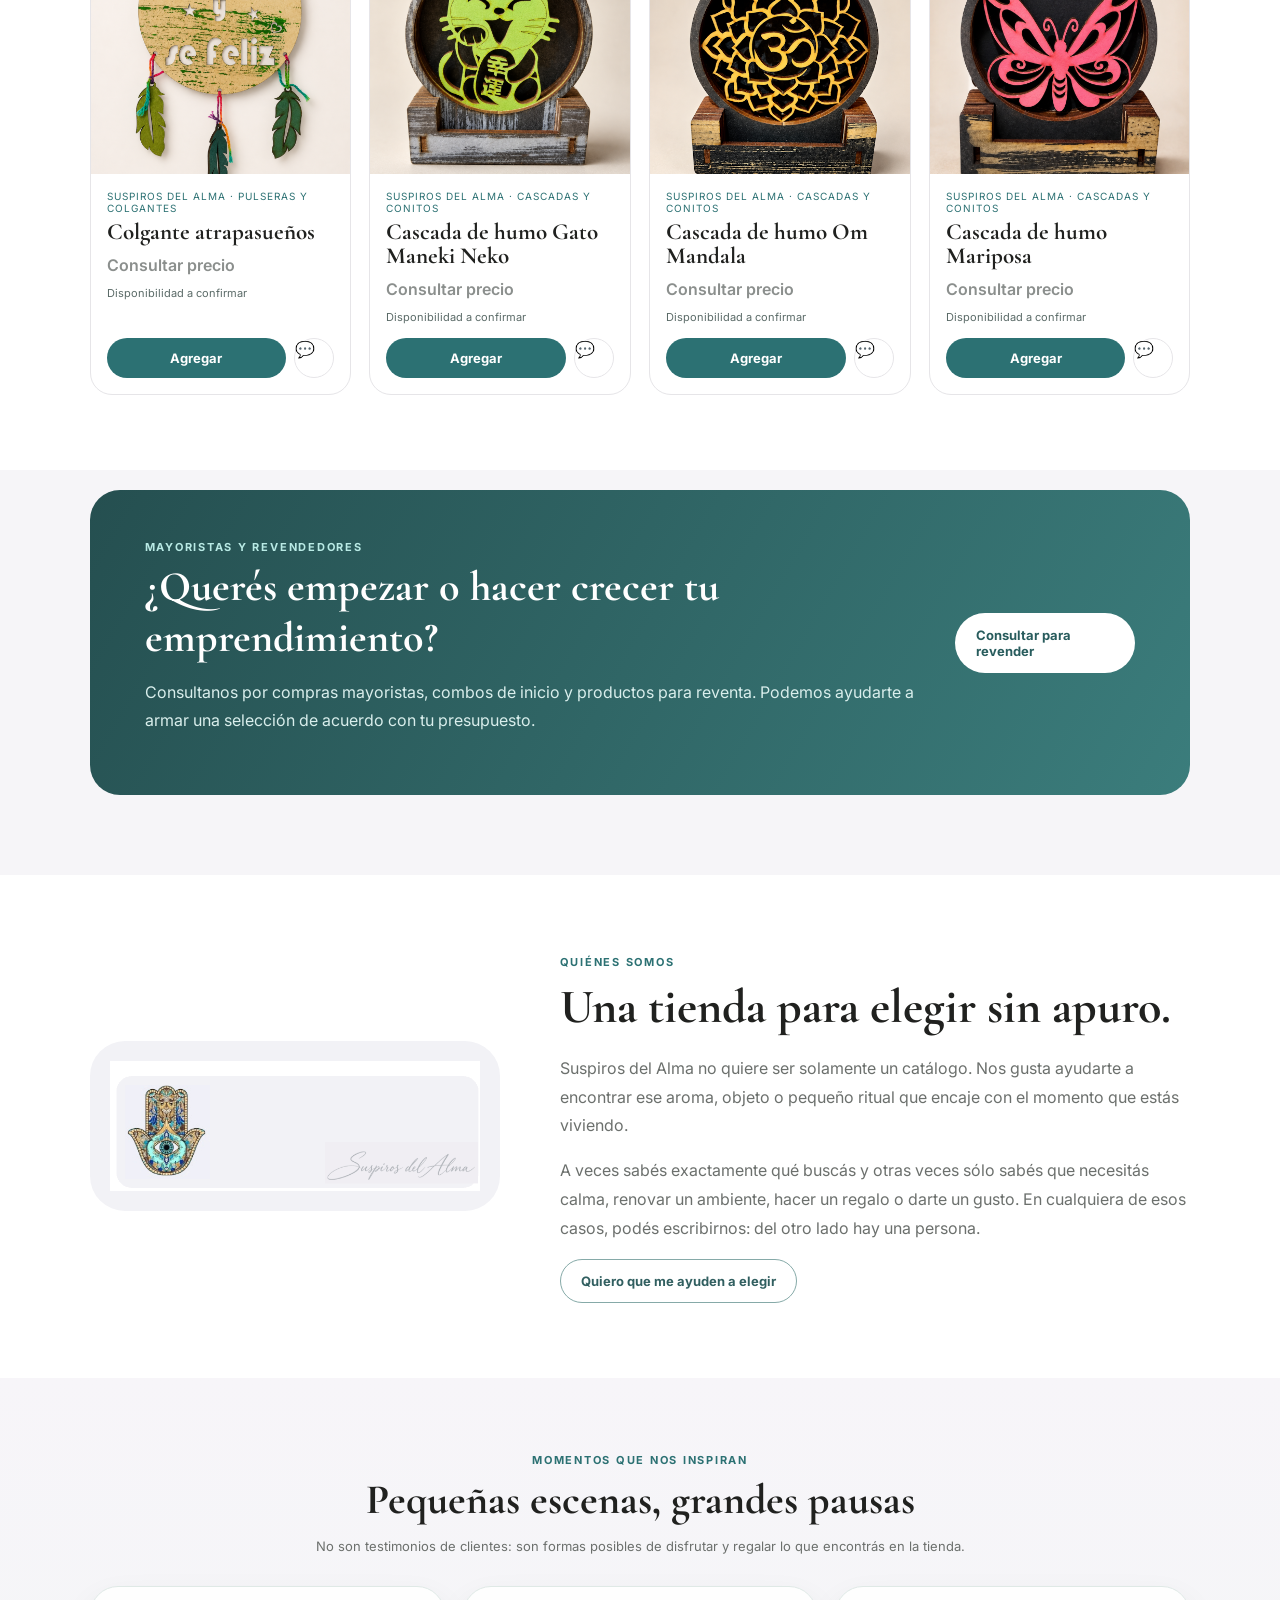
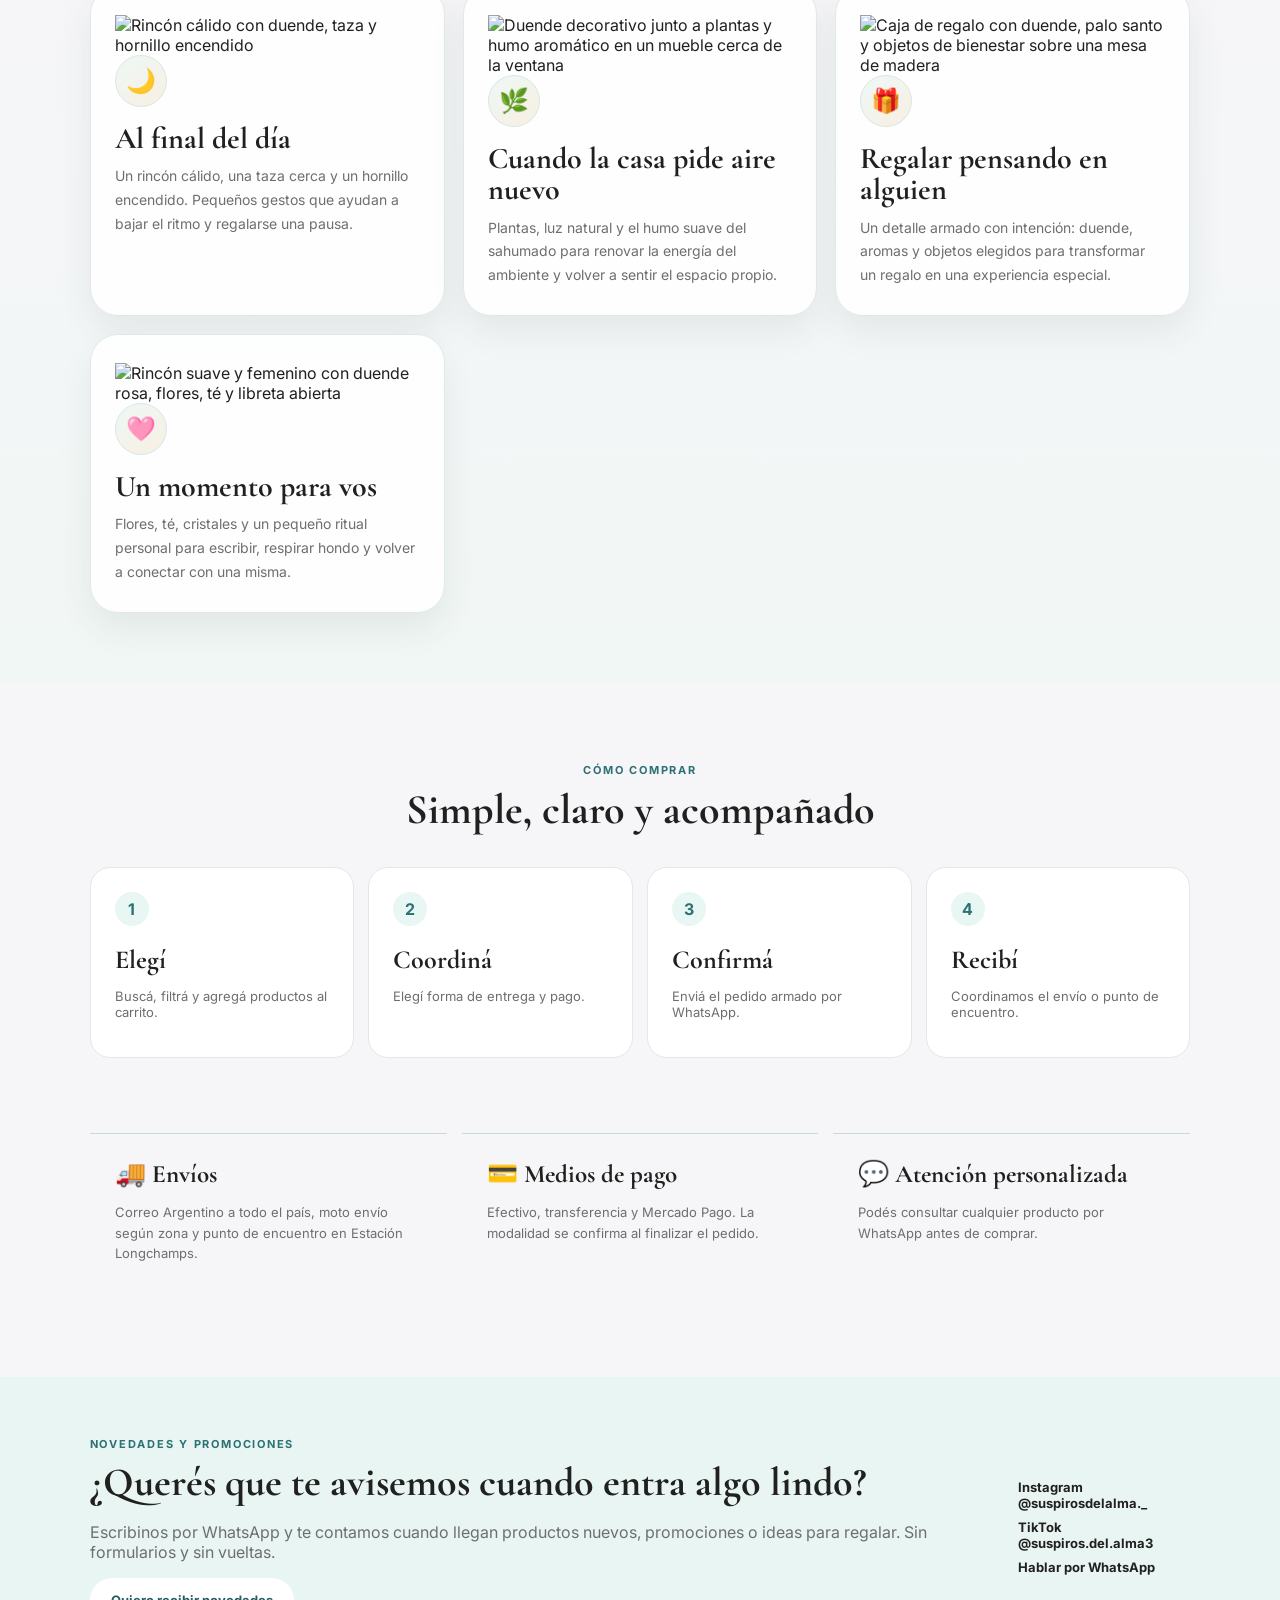
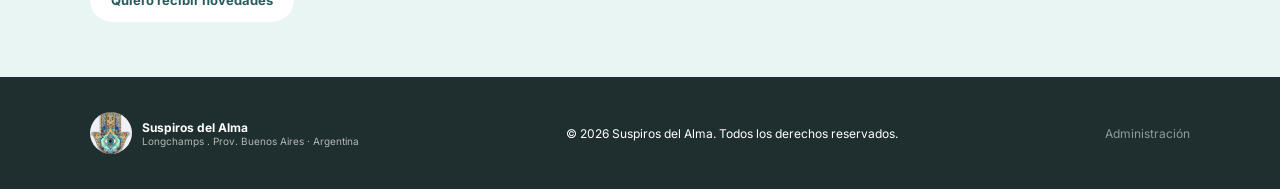
==== commit 076be8d9: "Update index.html" ====
--- a/index.html
+++ b/index.html
@@ -224,7 +224,7 @@
 
     <section class="story" id="nosotros">
 <div class="story-image">
-  <img src="assets/logo-firma-animada.gif" alt="Logo Suspiros del Alma con firma animada">
+  <img src="assets/suspiros-logo-firma-animada.gif" alt="Logo Suspiros del Alma con firma animada">
 </div>
       <div>
         <span class="eyebrow">Quiénes somos</span>
@@ -247,11 +247,36 @@
         <h2>Pequeñas escenas, grandes pausas</h2>
         <p class="section-lead">No son testimonios de clientes: son formas posibles de disfrutar y regalar lo que encontrás en la tienda.</p>
       </div>
-      <div class="inspiration-grid">
-        <article><span>🌙</span><h3>Al final del día</h3><p>Un aroma suave, una luz cálida y unos minutos sin hacer nada más. A veces el ritual es simplemente bajar el ritmo.</p></article>
-        <article><span>🏡</span><h3>Cuando la casa pide aire nuevo</h3><p>Sahumar, abrir una ventana y volver a sentir el espacio propio. Un gesto pequeño que cambia el clima de un ambiente.</p></article>
-        <article><span>🎁</span><h3>Regalar pensando en alguien</h3><p>Elegir por lo que esa persona necesita —calma, protección, alegría o un mimo— hace que un regalo se vuelva mucho más personal.</p></article>
-      </div>
+
+<div class="inspiration-grid">
+  <article>
+    <img src="assets/escenas/escena-pausa-calida-01.jpg" alt="Rincón cálido con duende, taza y hornillo encendido">
+    <span>🌙</span>
+    <h3>Al final del día</h3>
+    <p>Un rincón cálido, una taza cerca y un hornillo encendido. Pequeños gestos que ayudan a bajar el ritmo y regalarse una pausa.</p>
+  </article>
+
+  <article>
+    <img src="assets/escenas/escena-naturaleza-01.jpg" alt="Duende decorativo junto a plantas y humo aromático en un mueble cerca de la ventana">
+    <span>🌿</span>
+    <h3>Cuando la casa pide aire nuevo</h3>
+    <p>Plantas, luz natural y el humo suave del sahumado para renovar la energía del ambiente y volver a sentir el espacio propio.</p>
+  </article>
+
+  <article>
+    <img src="assets/escenas/escena-regalo-especial-01.jpg" alt="Caja de regalo con duende, palo santo y objetos de bienestar sobre una mesa de madera">
+    <span>🎁</span>
+    <h3>Regalar pensando en alguien</h3>
+    <p>Un detalle armado con intención: duende, aromas y objetos elegidos para transformar un regalo en una experiencia especial.</p>
+  </article>
+
+  <article>
+    <img src="assets/escenas/escena-rincon-rosa-01.jpg" alt="Rincón suave y femenino con duende rosa, flores, té y libreta abierta">
+    <span>🩷</span>
+    <h3>Un momento para vos</h3>
+    <p>Flores, té, cristales y un pequeño ritual personal para escribir, respirar hondo y volver a conectar con una misma.</p>
+  </article>
+</div>
     </section>
 
     <section class="how-to">
--- a/assets/inicio.css
+++ b/assets/inicio.css
@@ -187,40 +187,7 @@
   position: relative;
 }
 
-.story-image::after {
-  content: "Suspiros del Alma";
-  position: absolute;
-  right: 24px;
-  bottom: 18px;
-  font-family: "Cormorant Garamond", serif;
-  font-size: clamp(20px, 2.2vw, 34px);
-  font-style: italic;
-  letter-spacing: .04em;
-  color: rgba(71, 96, 95, .34);
-  text-shadow:
-    0 1px 0 rgba(255,255,255,.55),
-    0 -1px 0 rgba(28, 40, 40, .08),
-    0 0 10px rgba(255,255,255,.18);
-  pointer-events: none;
-  mix-blend-mode: multiply;
-}
-
-@media (prefers-reduced-motion: no-preference) {
-  .story-image::after {
-    animation: sdaSignatureGlow 6s ease-in-out infinite;
-  }
-}
-
-@keyframes sdaSignatureGlow {
-  0%, 100% {
-    opacity: .88;
-    transform: translateY(0);
-  }
-  50% {
-    opacity: 1;
-    transform: translateY(-1px);
-  }
-}
+
 
 /* Sección Momentos que nos inspiran */
 .inspiration-section {
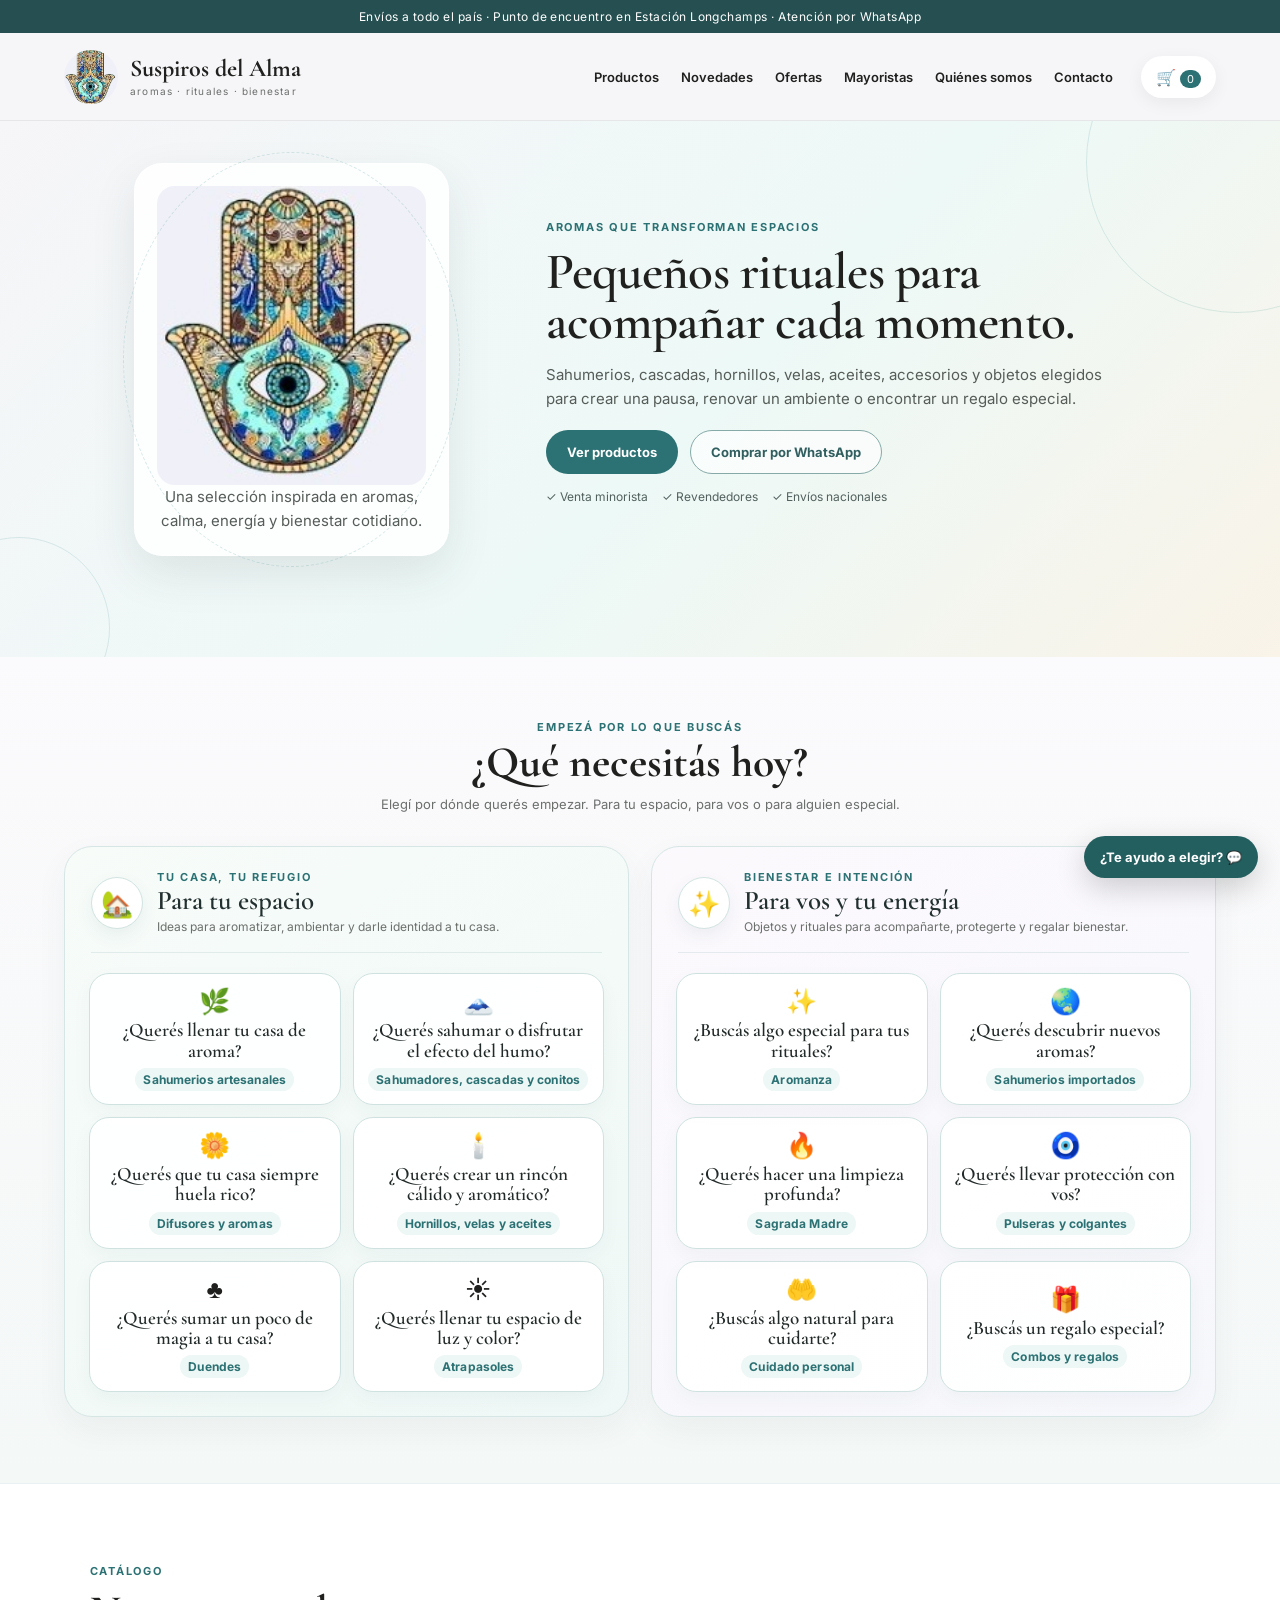
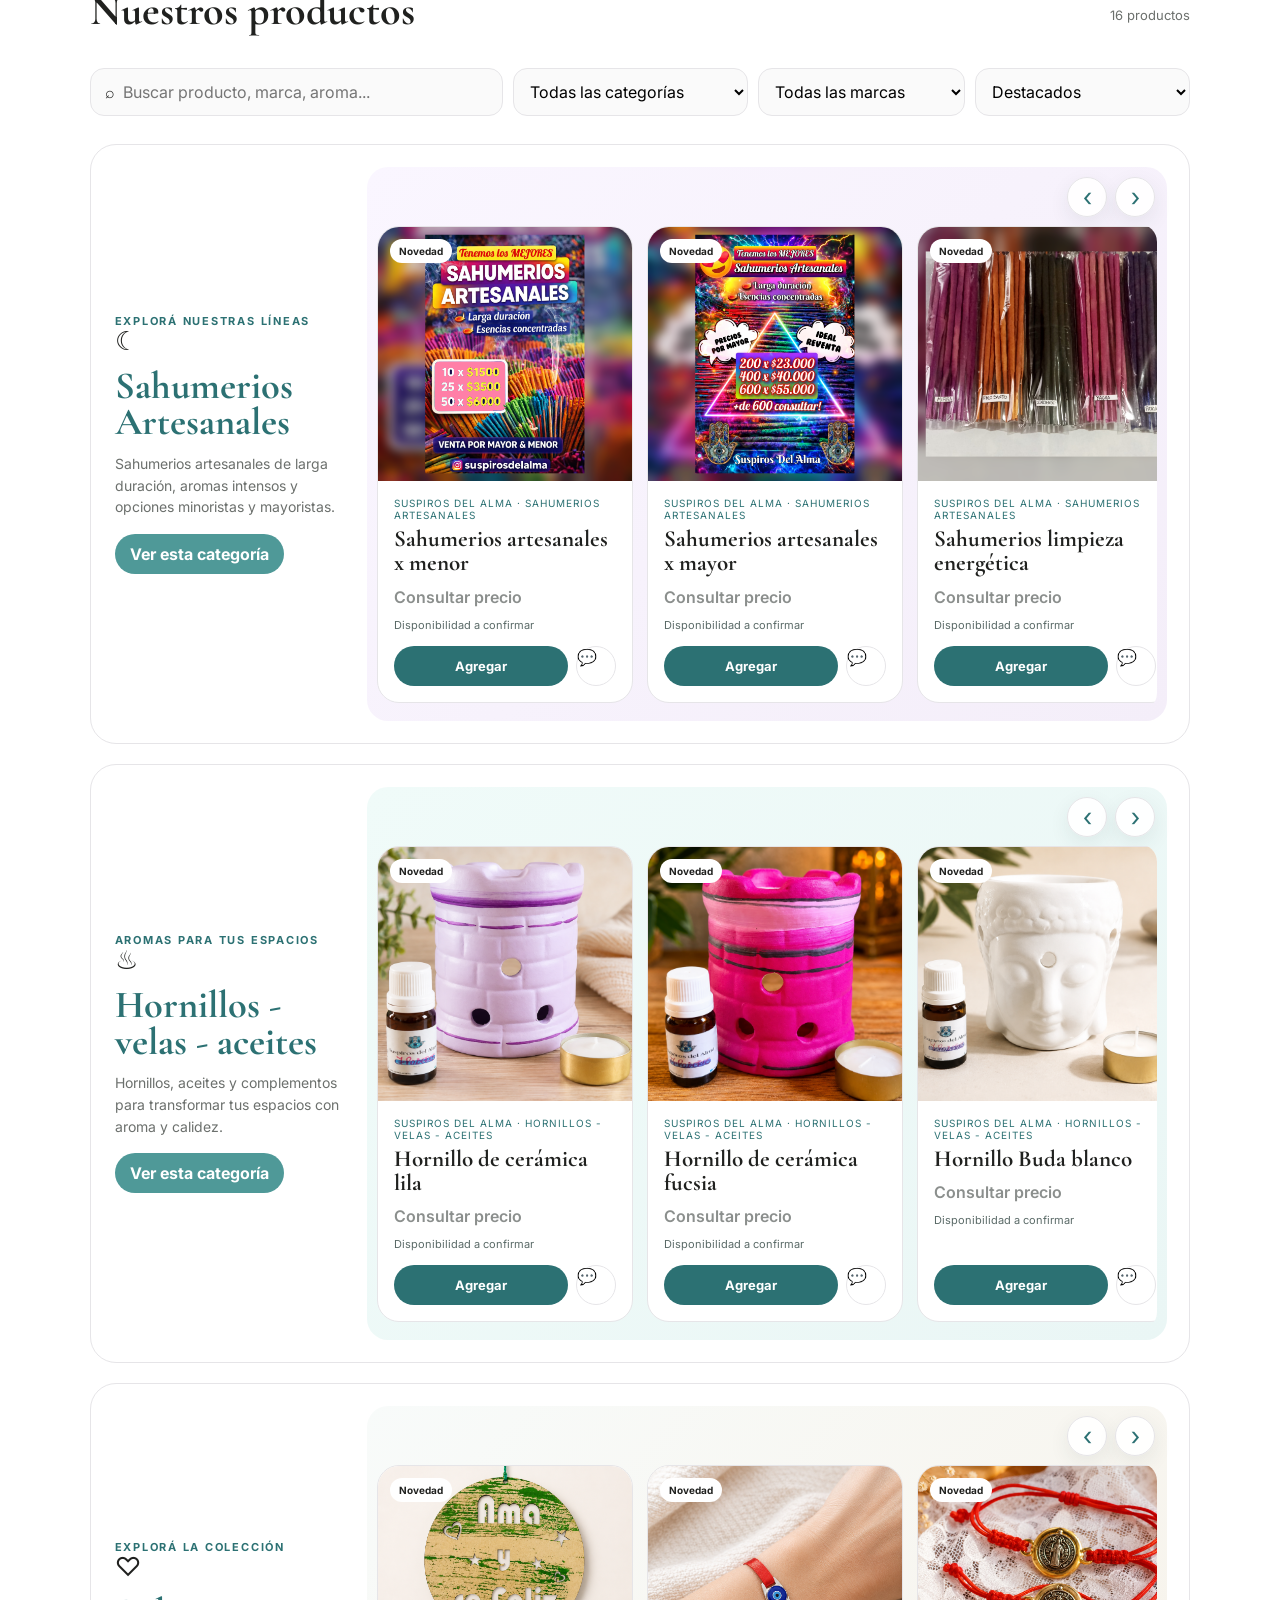
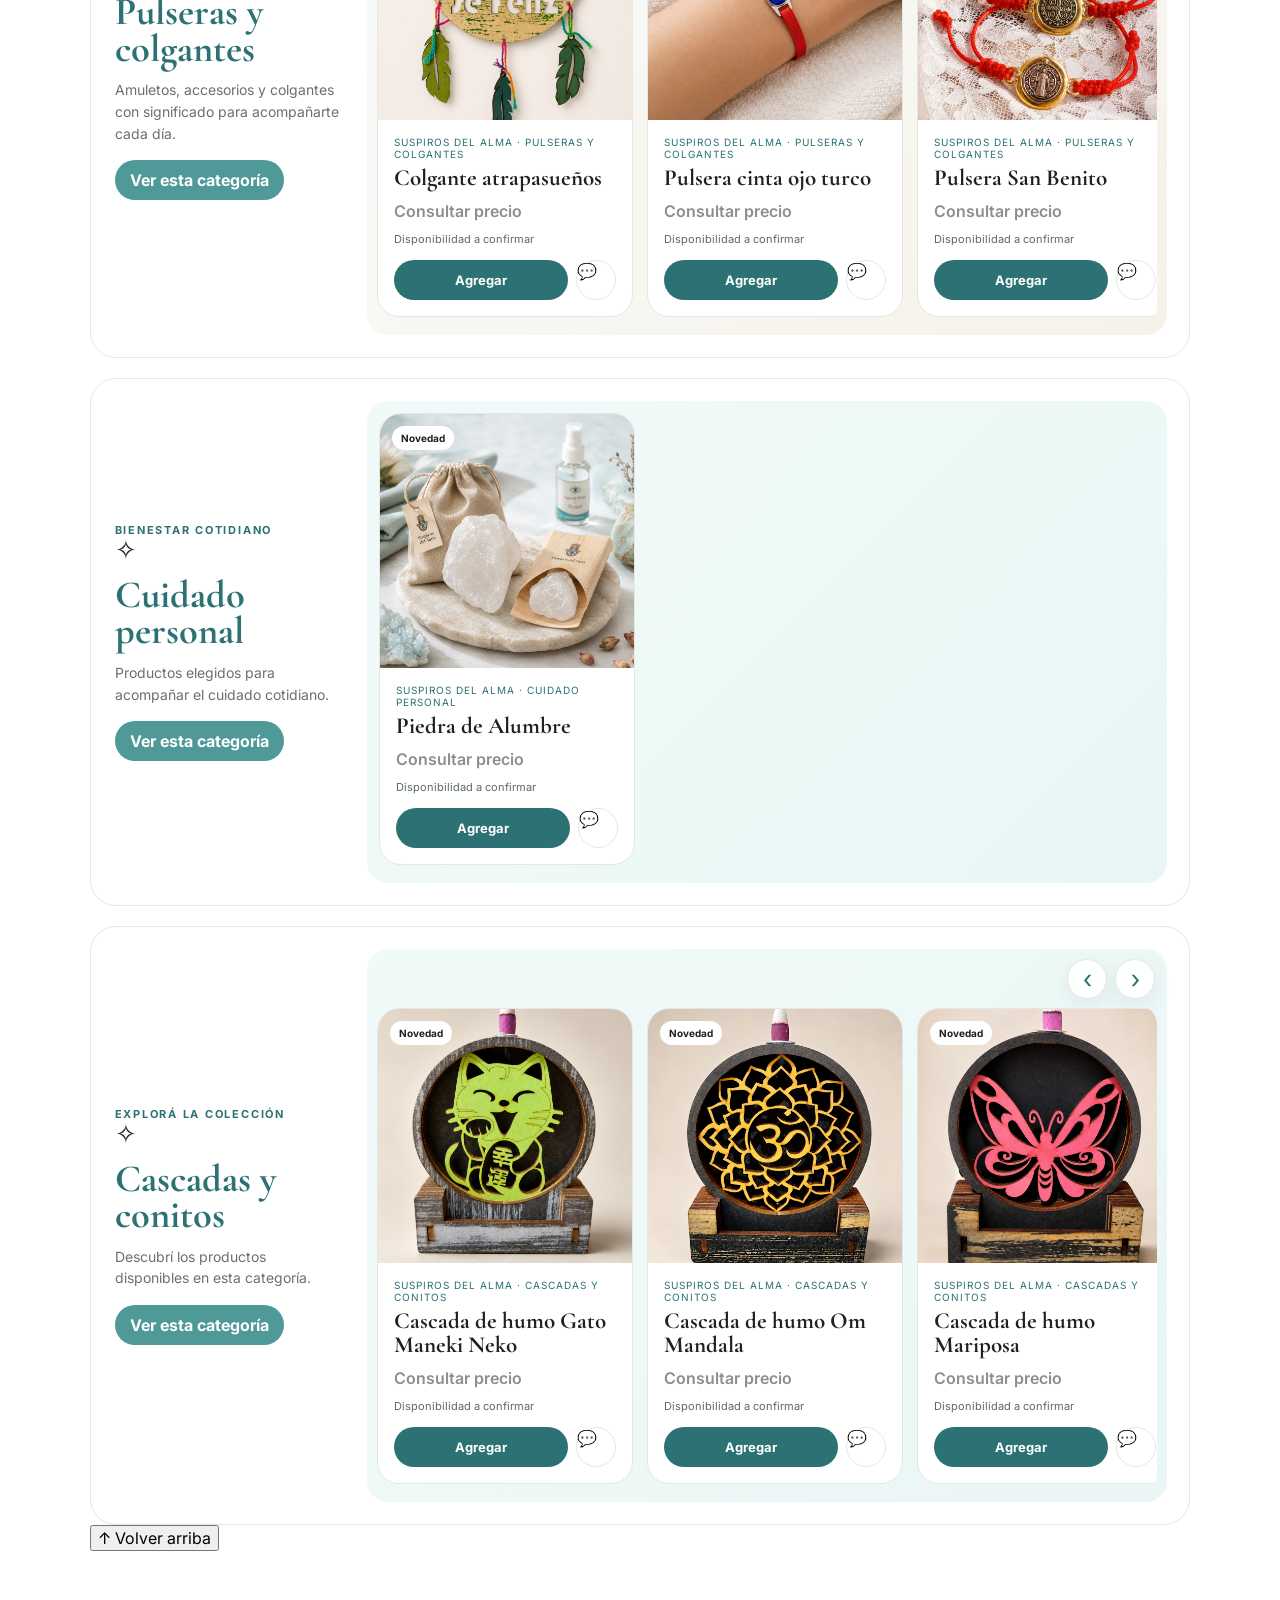
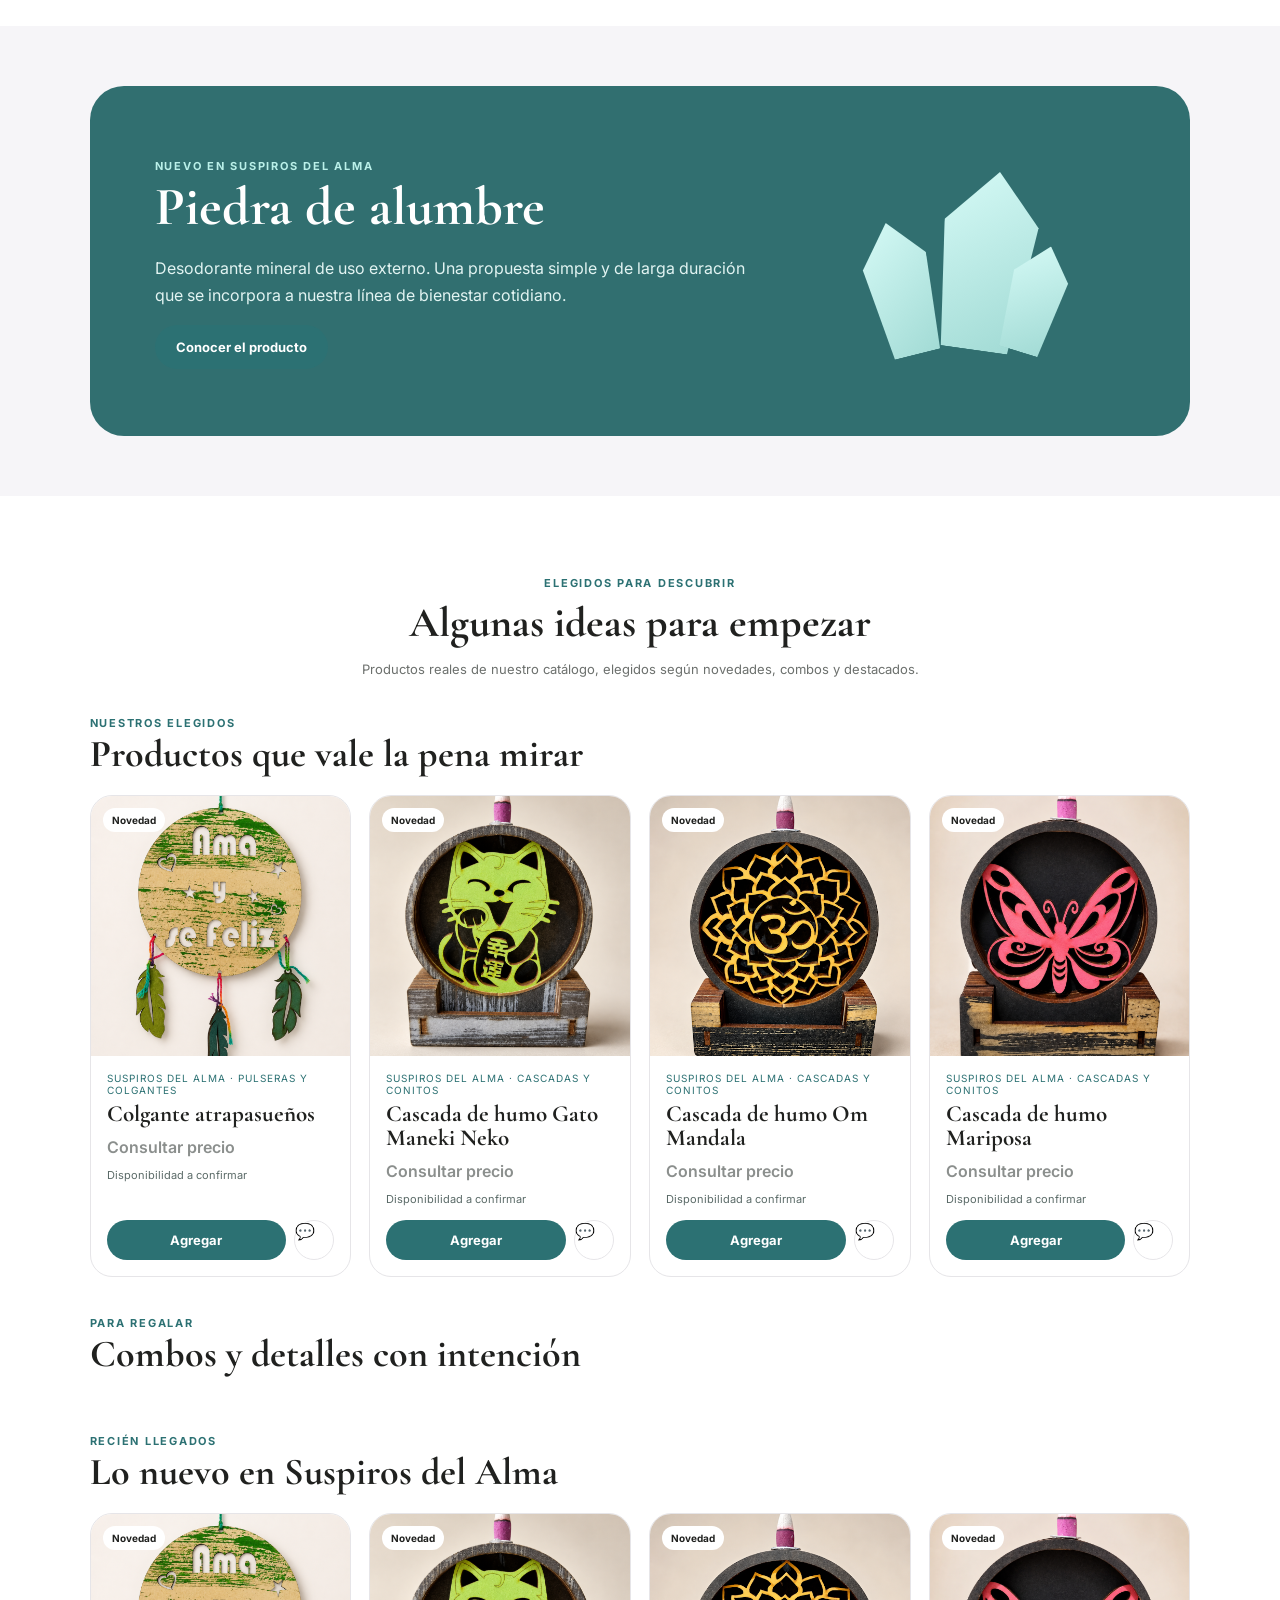
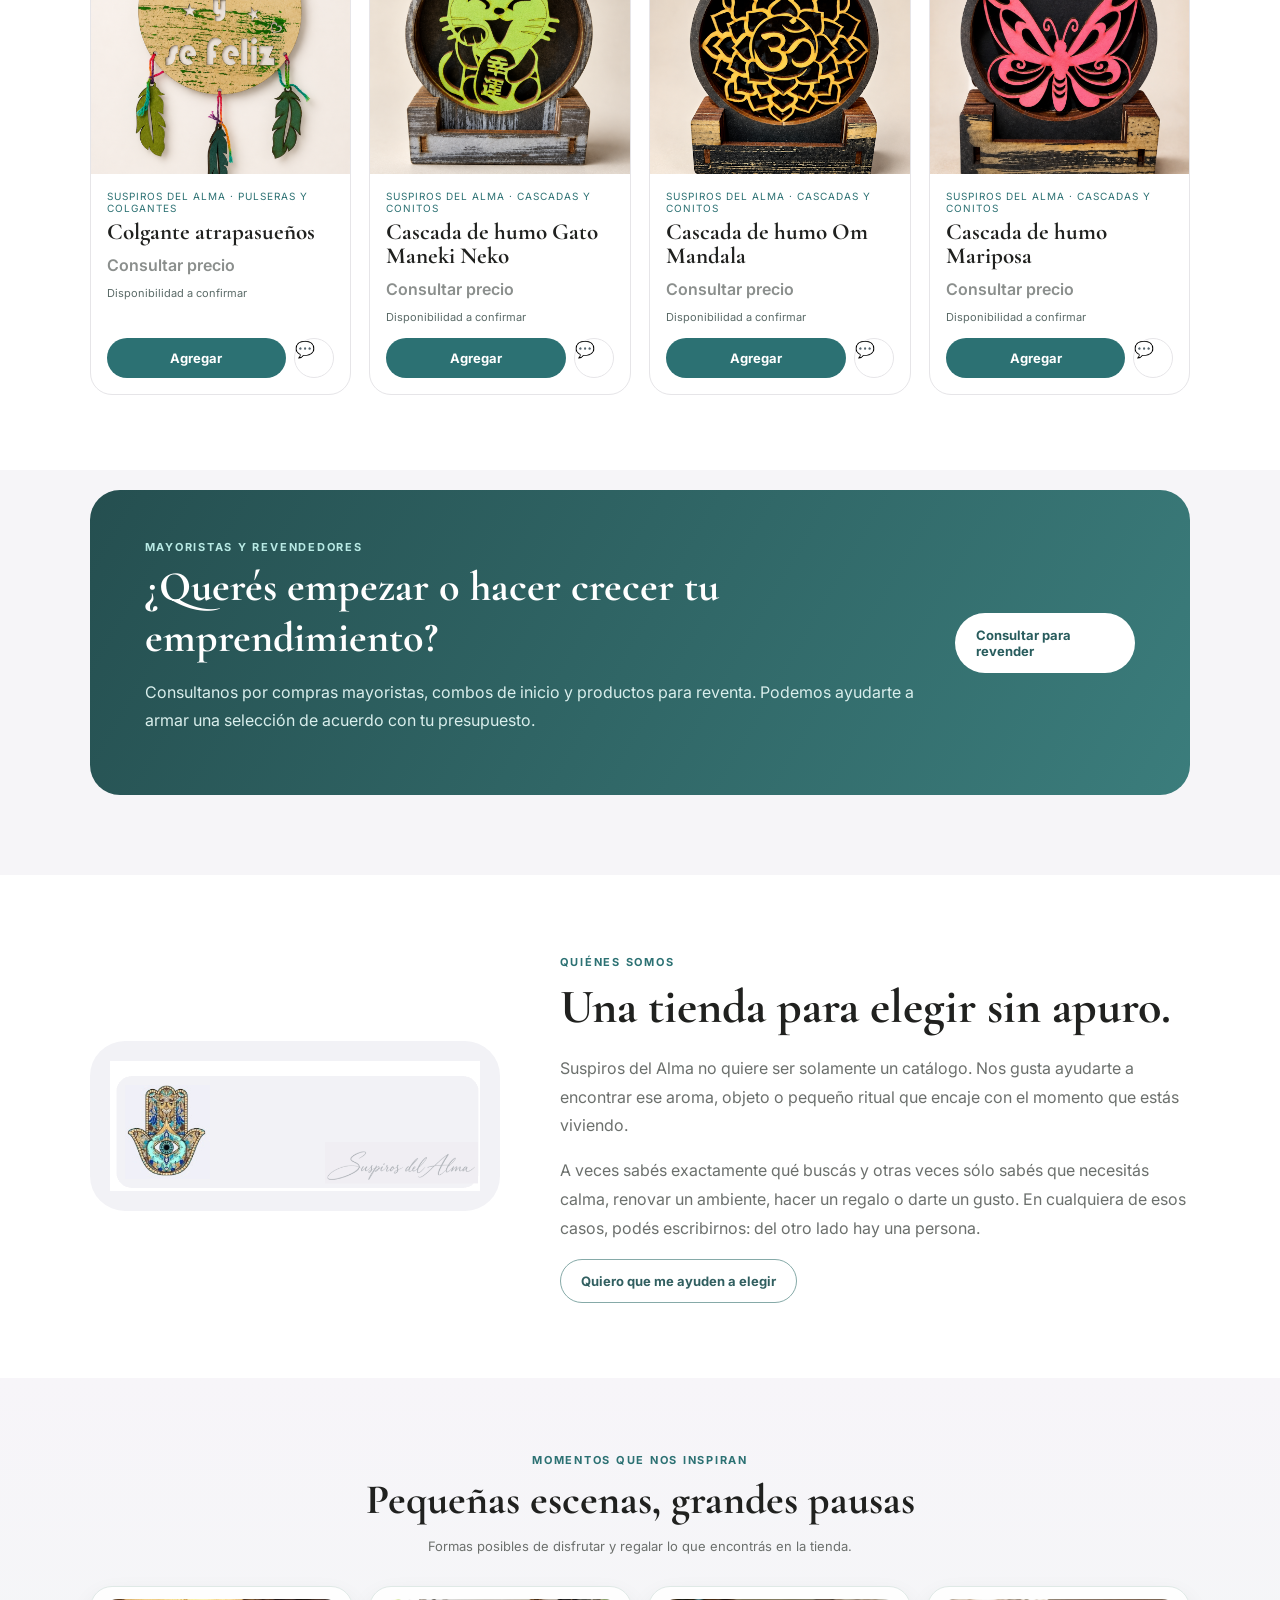
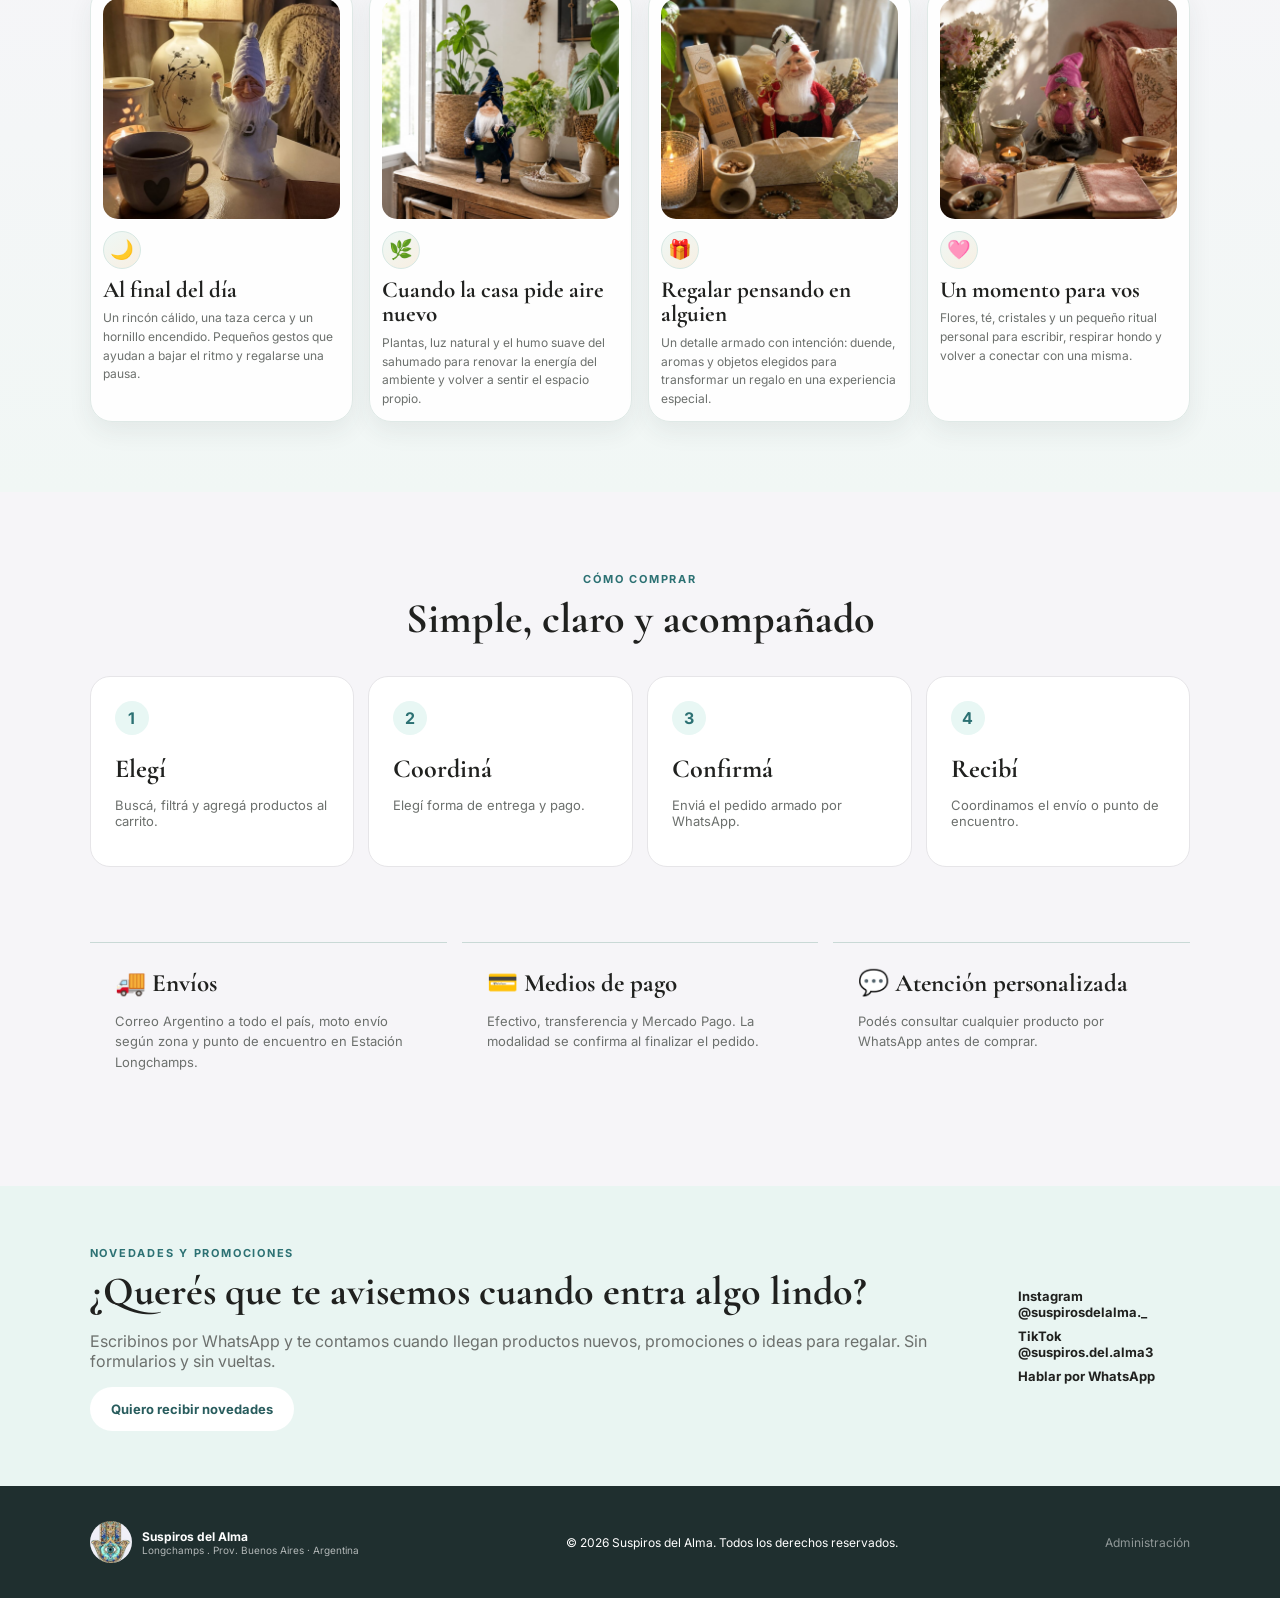
==== commit b30a0d4c: "Update index.html" ====
--- a/index.html
+++ b/index.html
@@ -245,7 +245,7 @@
       <div class="section-heading">
         <span class="eyebrow">Momentos que nos inspiran</span>
         <h2>Pequeñas escenas, grandes pausas</h2>
-        <p class="section-lead">No son testimonios de clientes: son formas posibles de disfrutar y regalar lo que encontrás en la tienda.</p>
+        <p class="section-lead">Formas posibles de disfrutar y regalar lo que encontrás en la tienda.</p>
       </div>
 
 <div class="inspiration-grid">
--- a/assets/inicio.css
+++ b/assets/inicio.css
@@ -197,50 +197,67 @@
 
 .inspiration-grid {
   display: grid;
-  grid-template-columns: repeat(3, minmax(0, 1fr));
-  gap: 18px;
+  grid-template-columns: repeat(4, minmax(0, 1fr));
+  gap: 16px;
   align-items: stretch;
 }
 
 .inspiration-grid article {
-  background: rgba(255,255,255,.9);
+  background: rgba(255,255,255,.92);
   border: 1px solid #dfe9e6;
-  border-radius: 28px;
-  padding: 28px 24px;
-  box-shadow: 0 16px 34px rgba(37, 63, 63, .08);
+  border-radius: 22px;
+  padding: 12px;
+  box-shadow: 0 10px 24px rgba(37, 63, 63, .07);
   display: flex;
   flex-direction: column;
   align-items: flex-start;
-  min-height: 100%;
+}
+
+.inspiration-grid article img {
+  width: 100%;
+  height: 220px;
+  object-fit: cover;
+  border-radius: 15px;
+  margin-bottom: 12px;
 }
 
 .inspiration-grid article span {
-  width: 52px;
-  height: 52px;
+  width: 38px;
+  height: 38px;
   border-radius: 50%;
   display: inline-grid;
   place-items: center;
   background: linear-gradient(145deg, #eef8f6, #f8efe2);
   border: 1px solid #d7e8e3;
-  font-size: 24px;
-  margin-bottom: 16px;
+  font-size: 19px;
+  margin-bottom: 9px;
 }
 
 .inspiration-grid h3 {
-  font-size: 30px;
-  margin-bottom: 10px;
-  line-height: 1.05;
+  font-size: 23px;
+  margin-bottom: 7px;
+  line-height: 1.08;
 }
 
 .inspiration-grid p {
   margin: 0;
   color: var(--muted);
-  line-height: 1.7;
-  font-size: 14px;
-}
-
-@media (max-width: 1000px) {
+  line-height: 1.55;
+  font-size: 12px;
+}
+
+@media (max-width: 1200px) {
+  .inspiration-grid {
+    grid-template-columns: repeat(2, 1fr);
+  }
+}
+
+@media (max-width: 650px) {
   .inspiration-grid {
     grid-template-columns: 1fr;
   }
-}
+
+  .inspiration-grid article img {
+    height: 210px;
+  }
+}
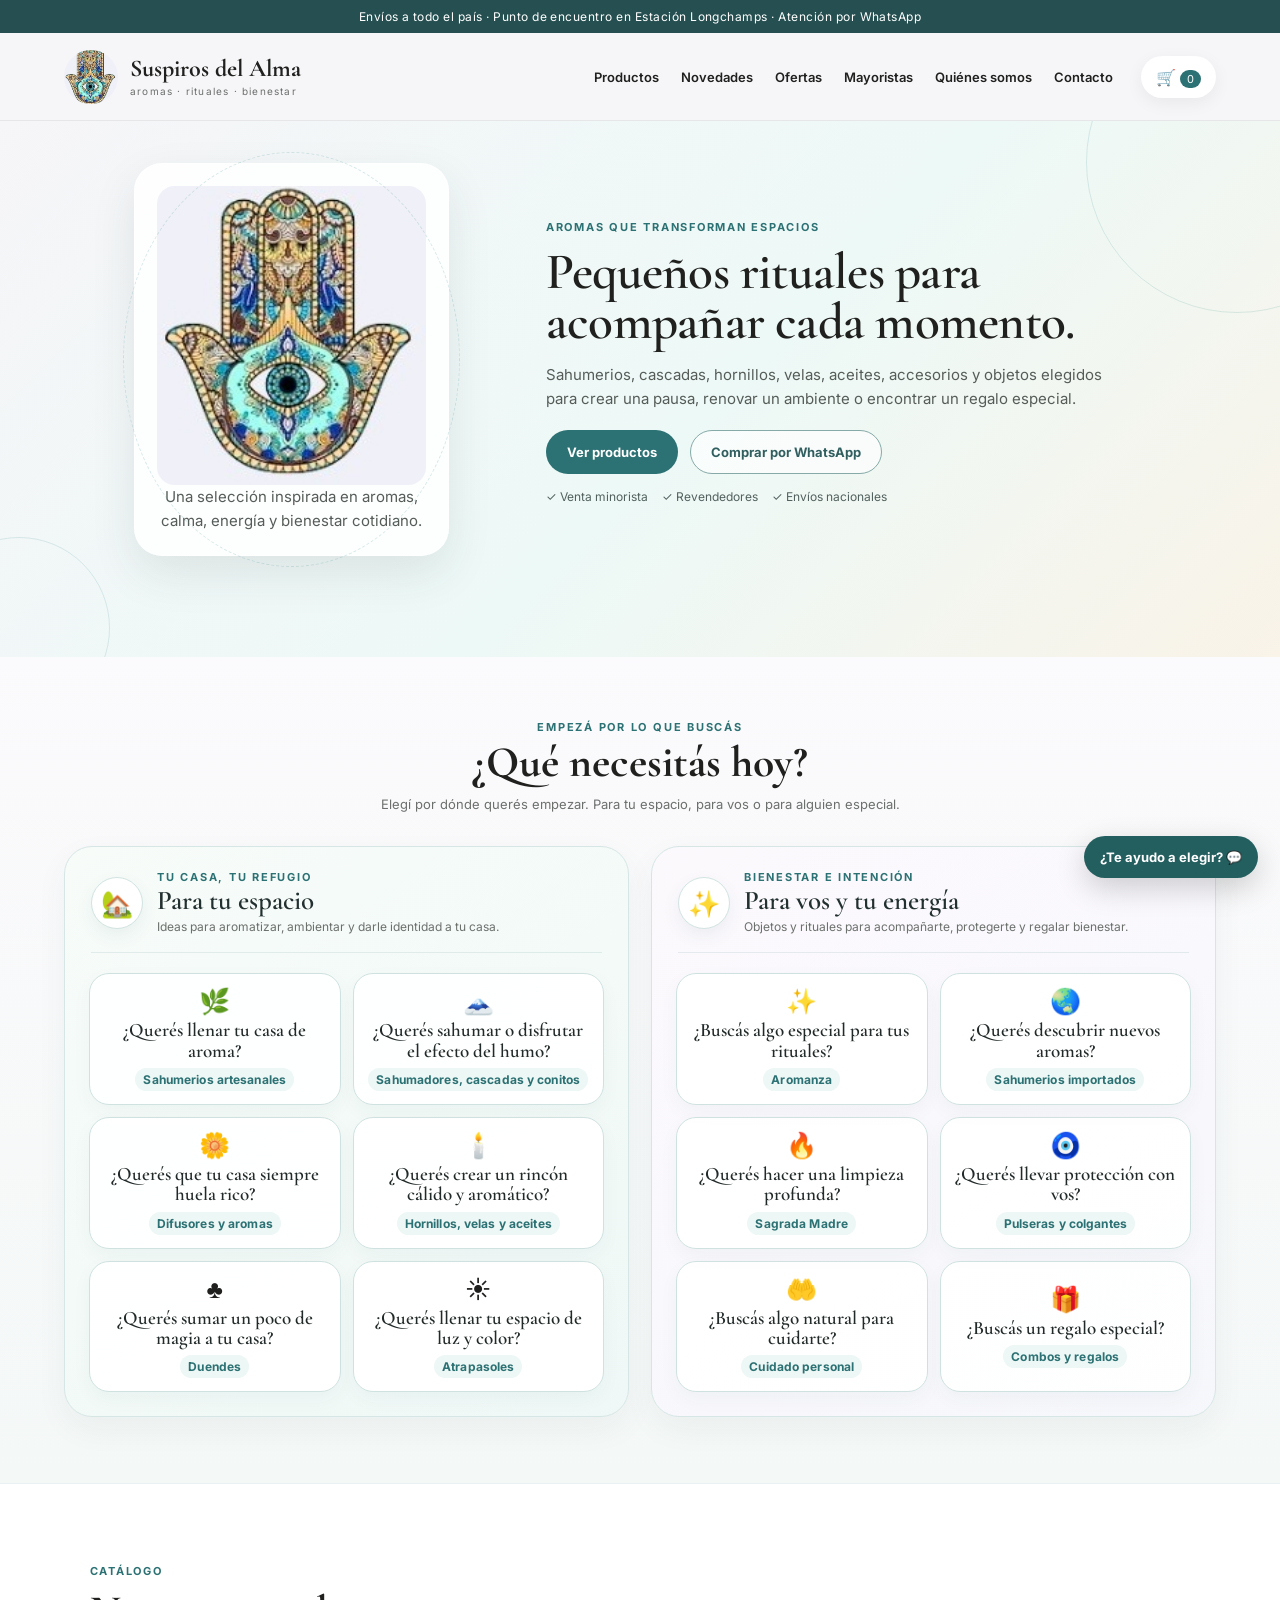
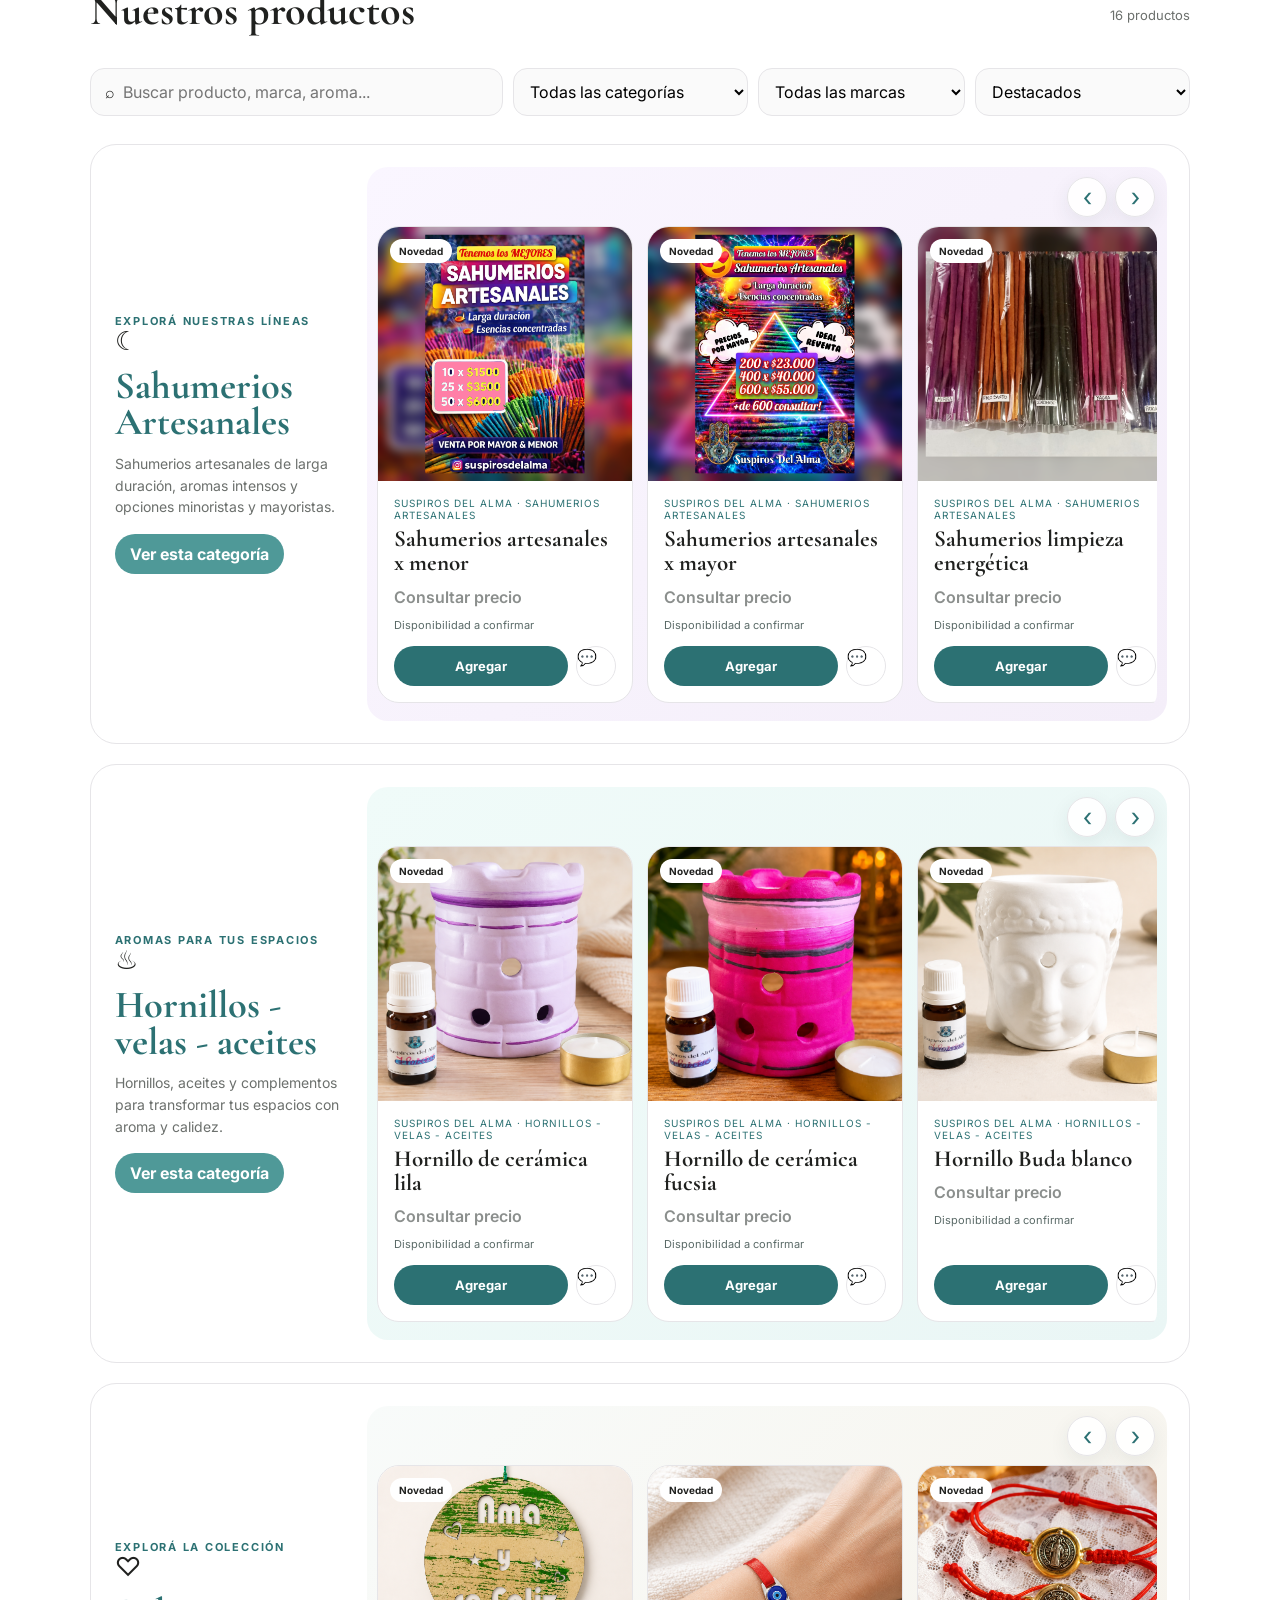
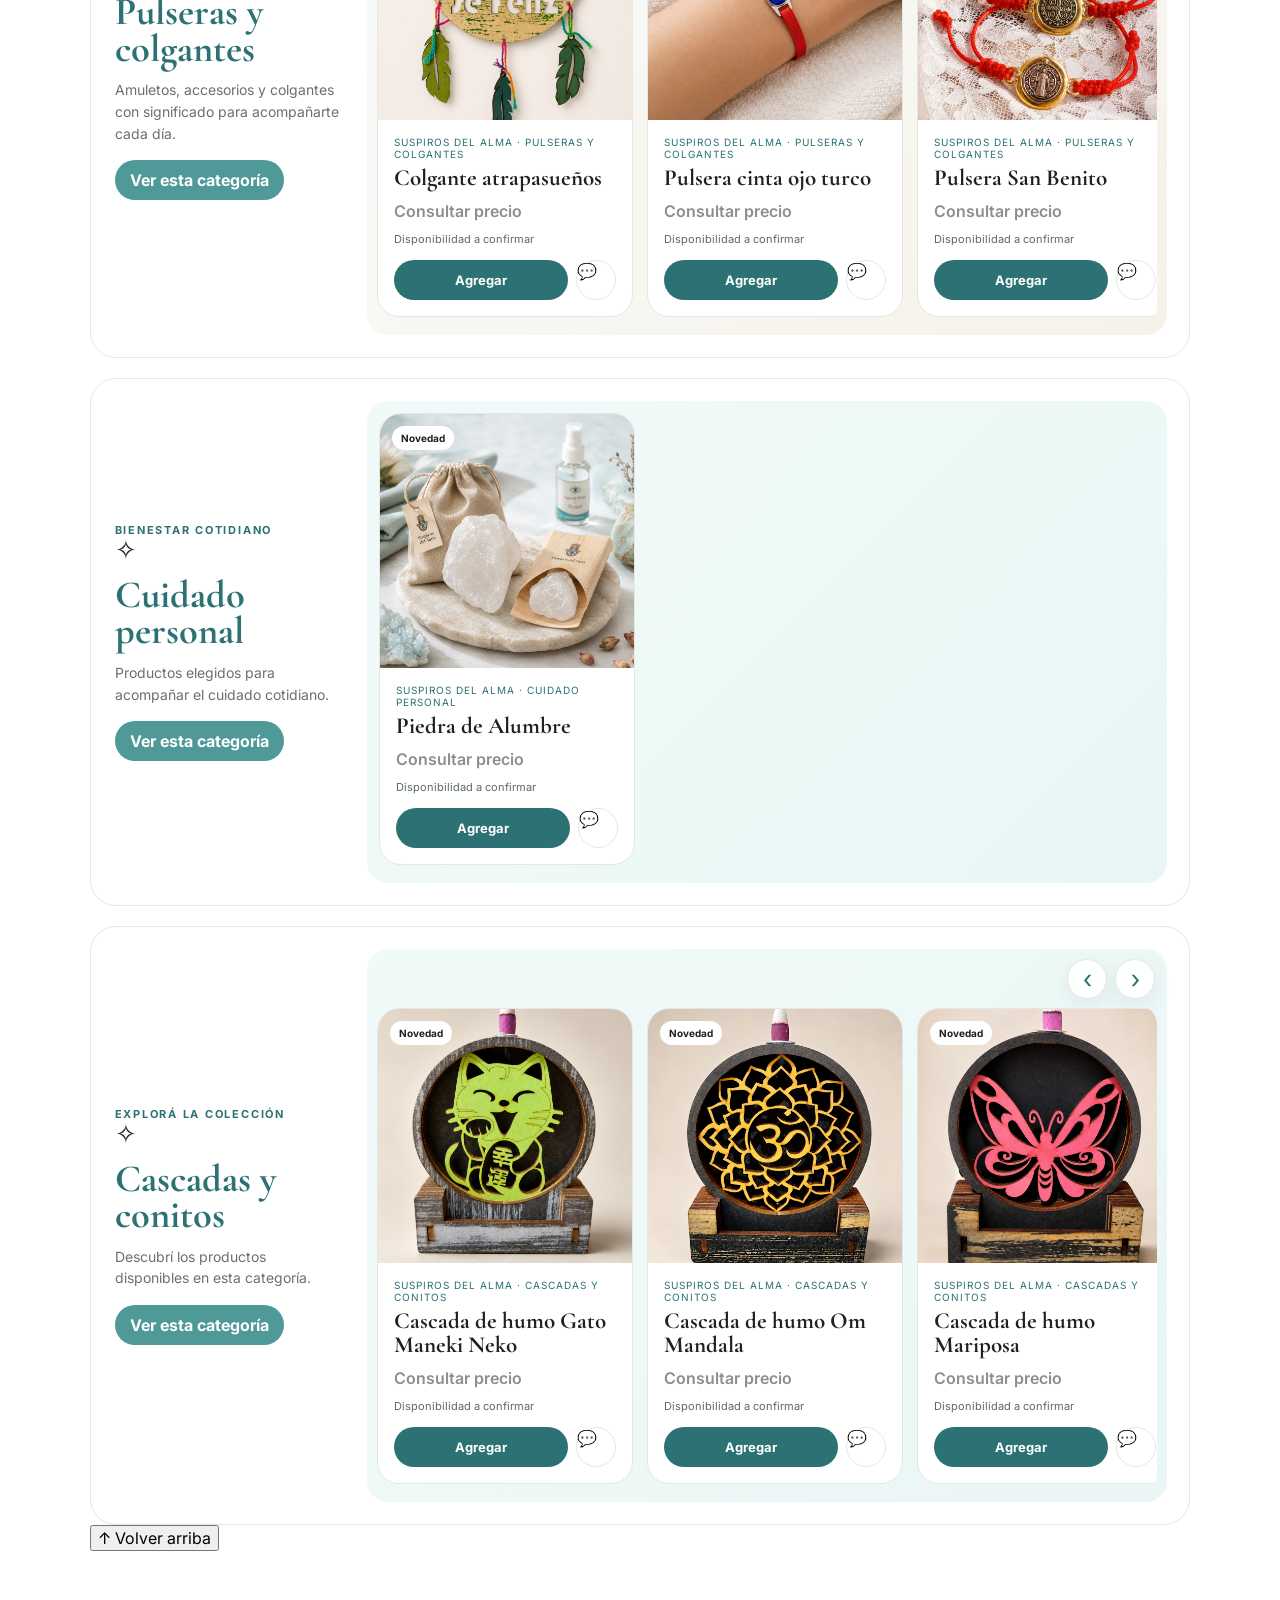
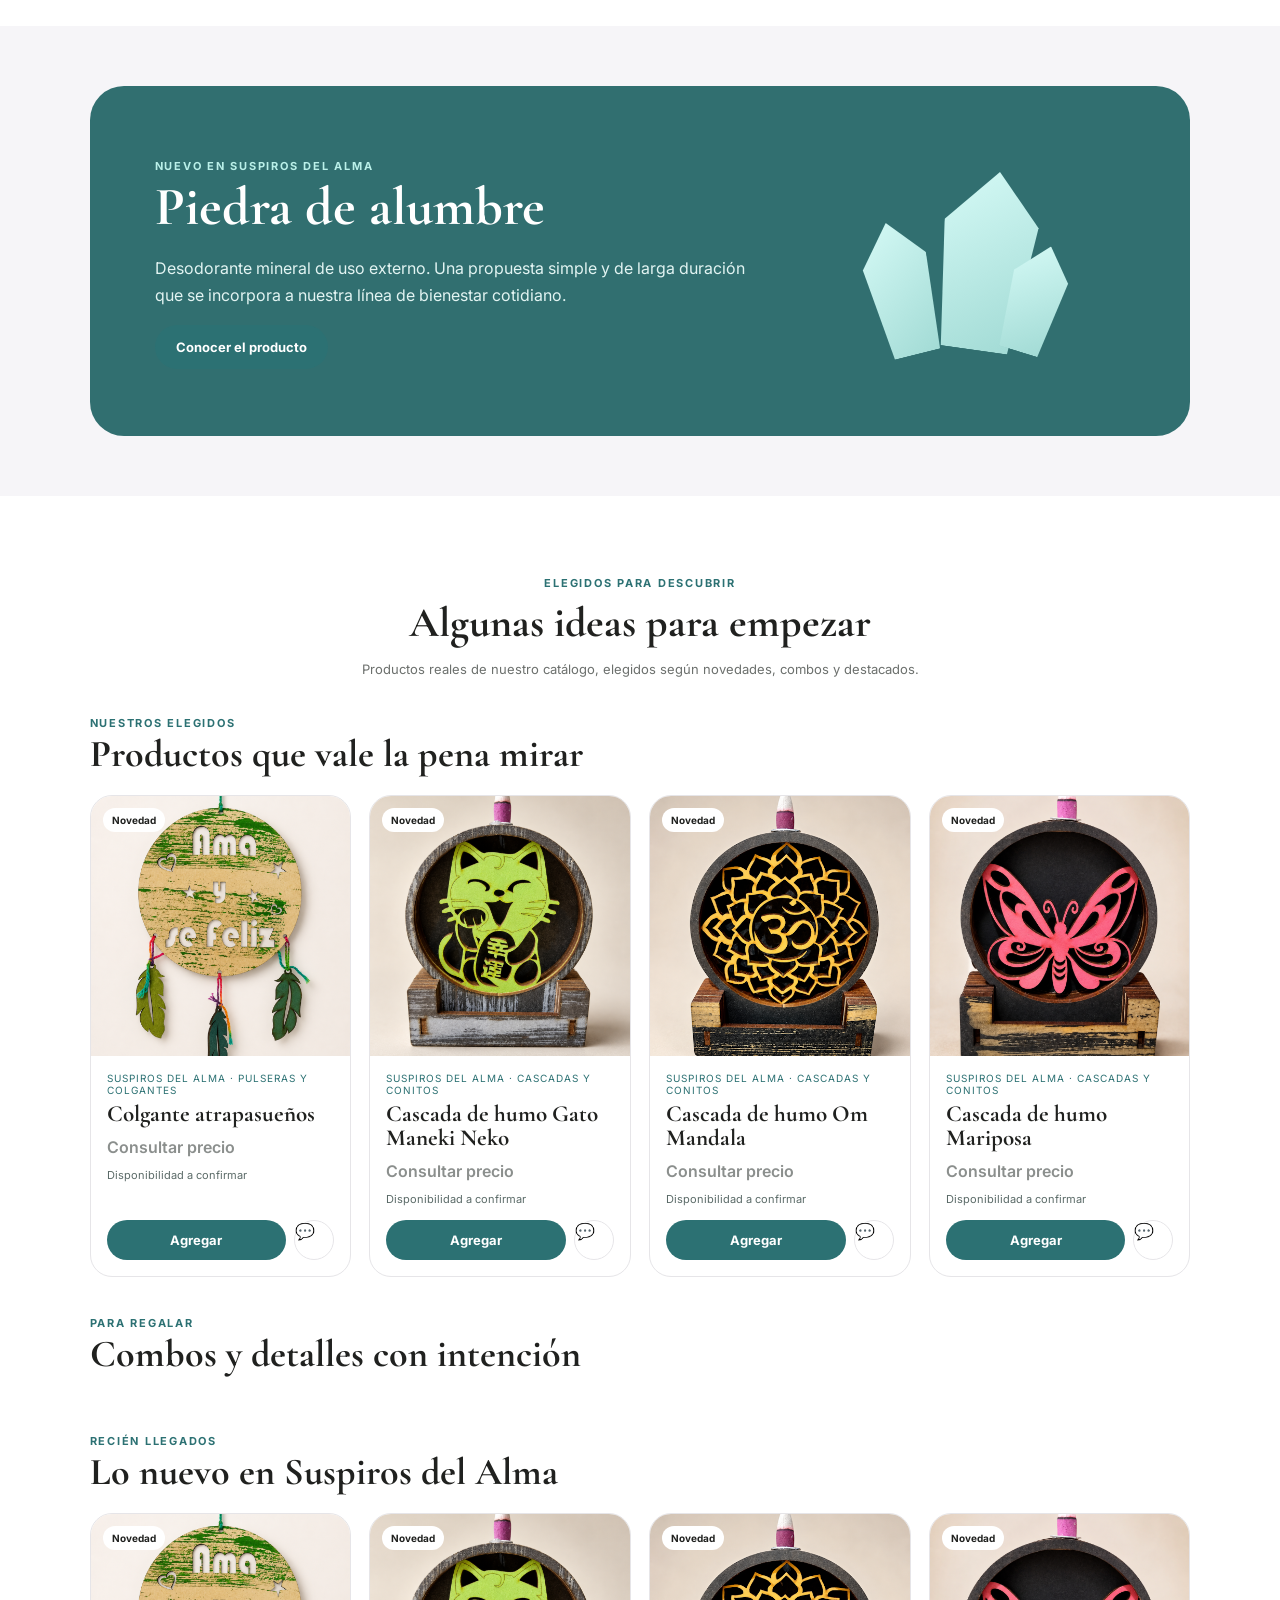
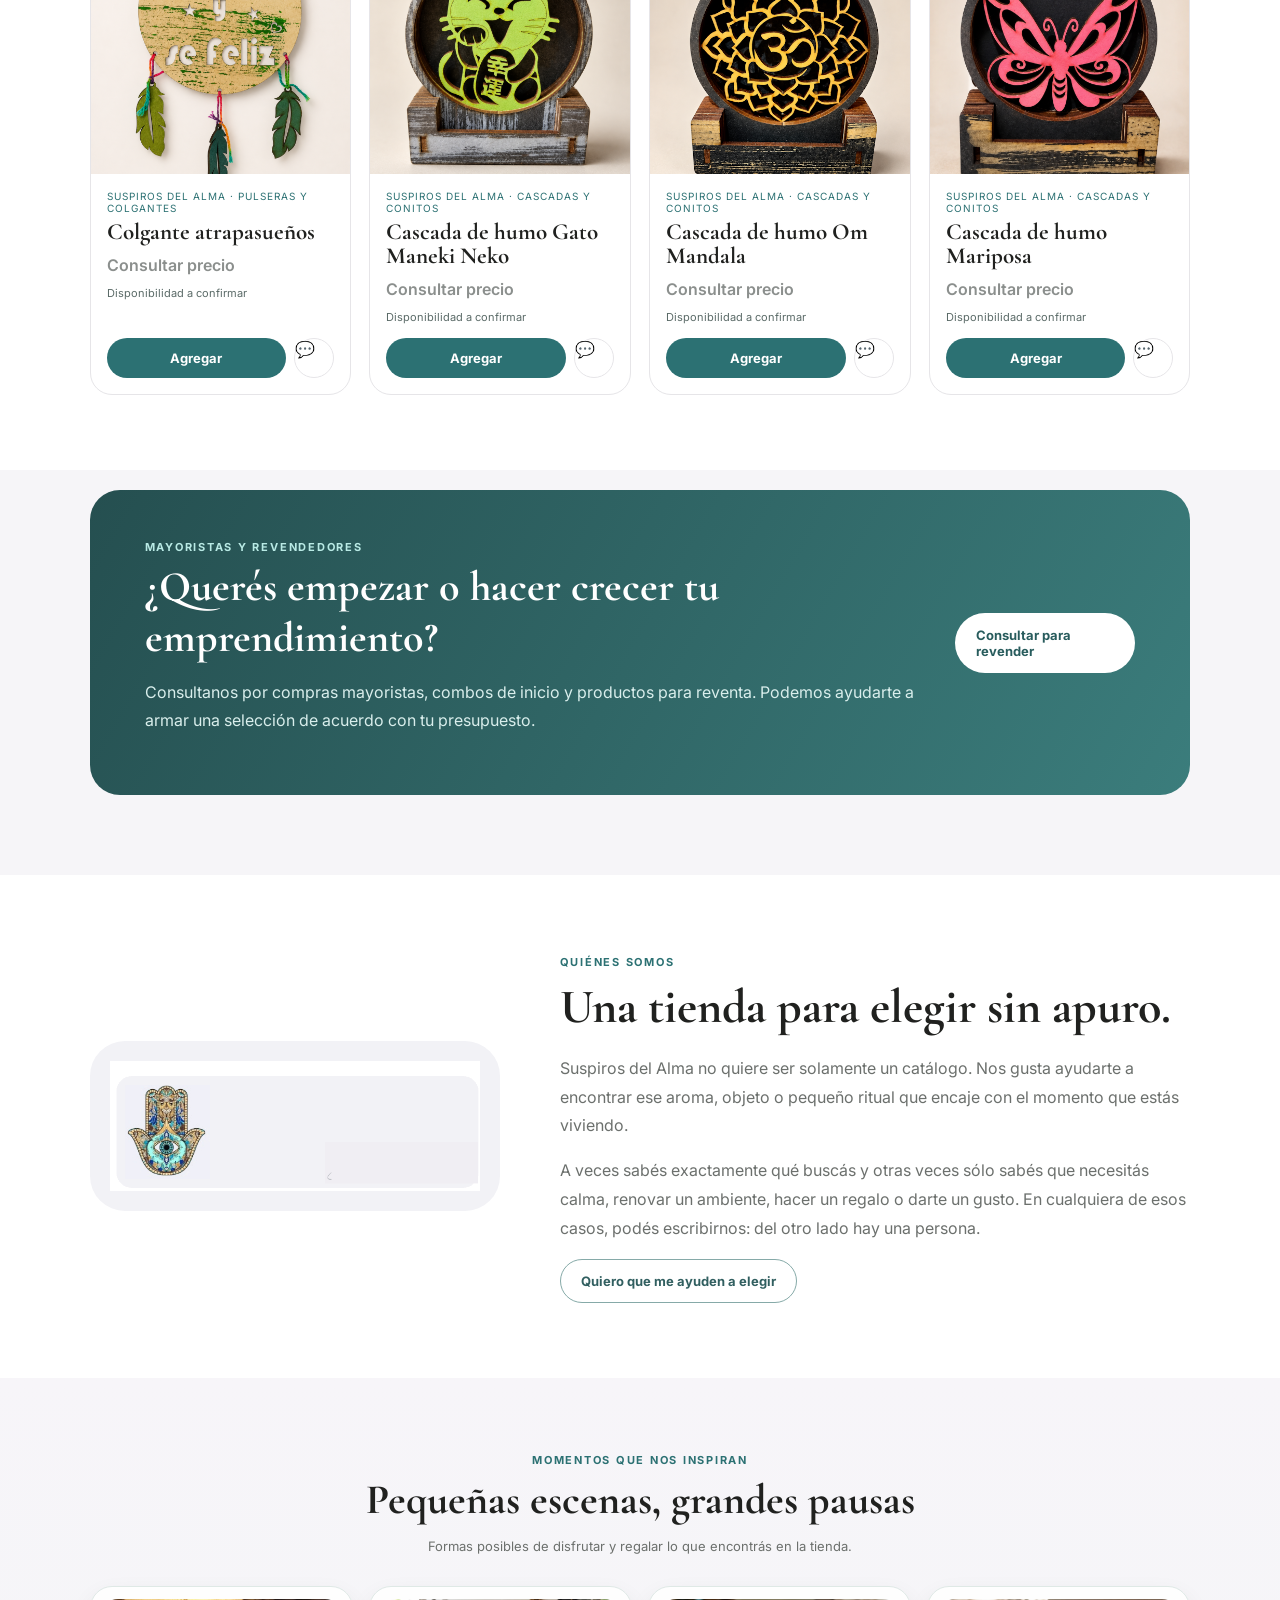
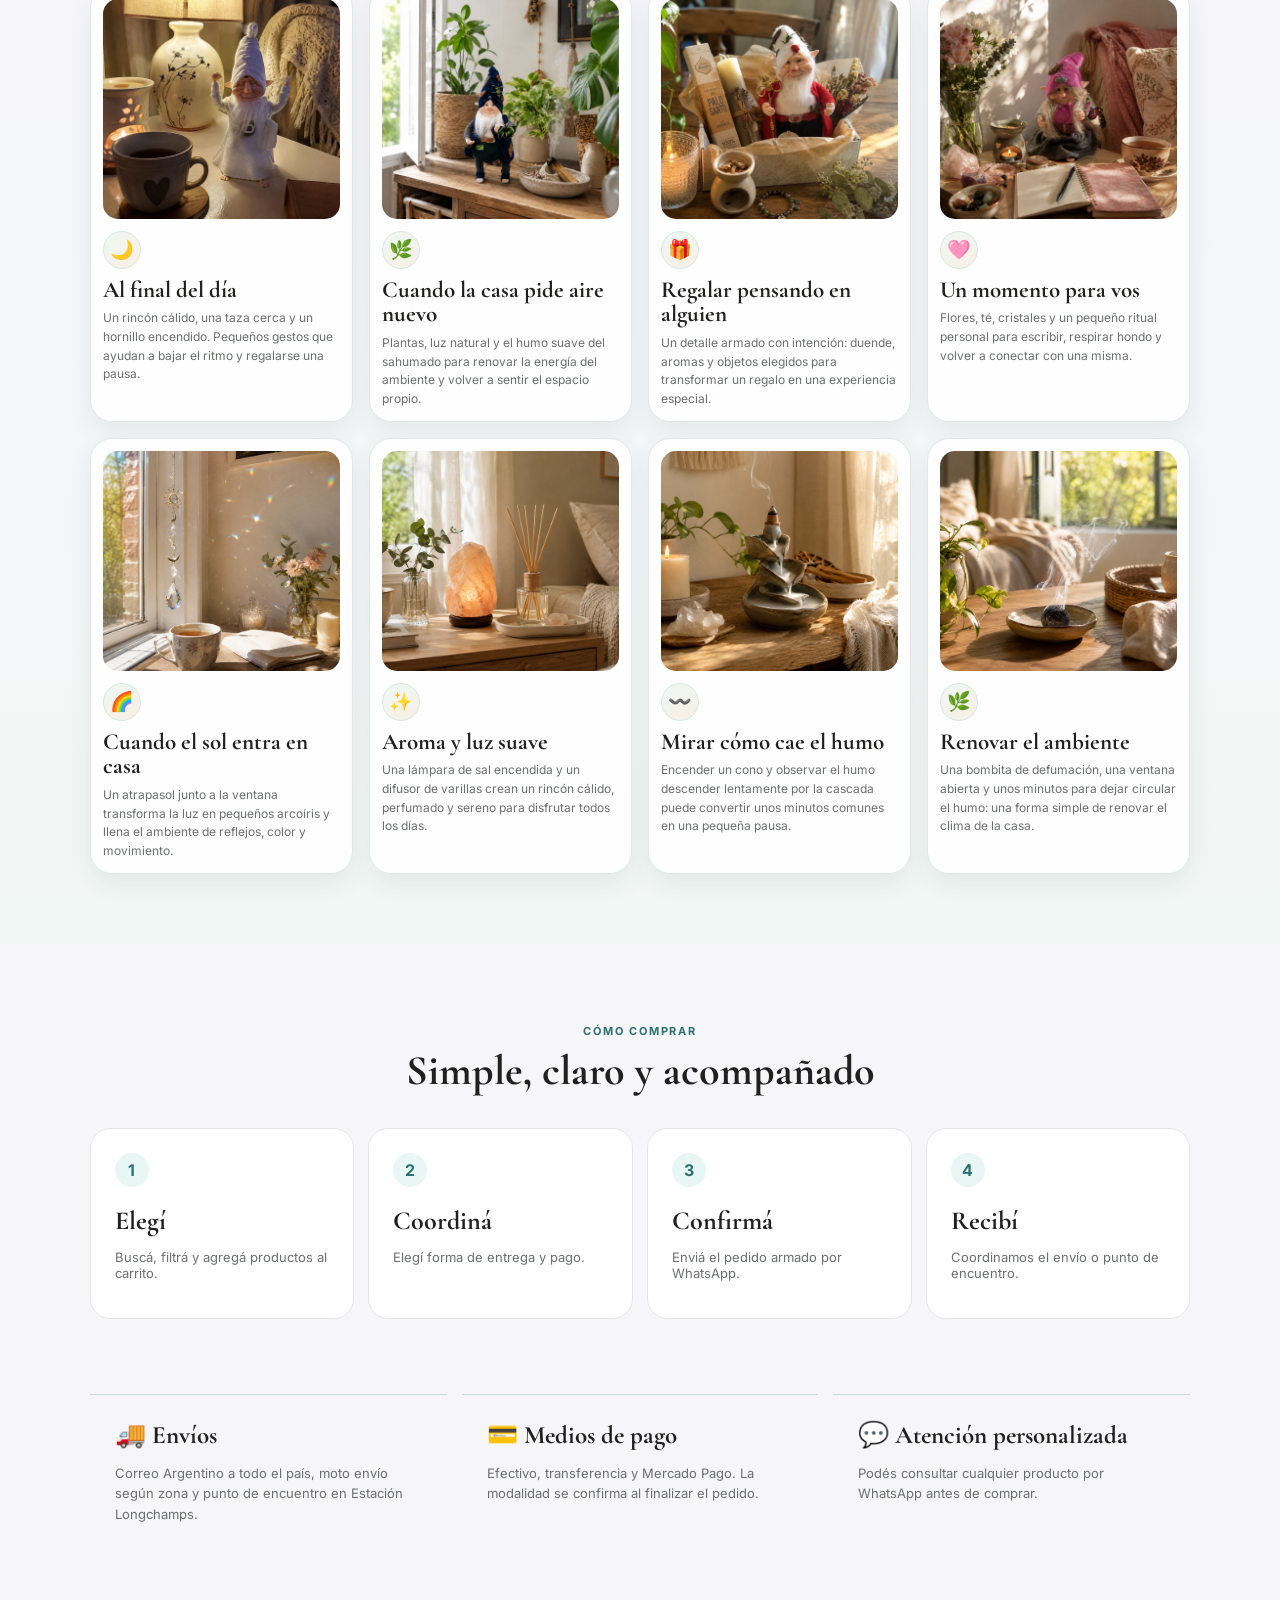
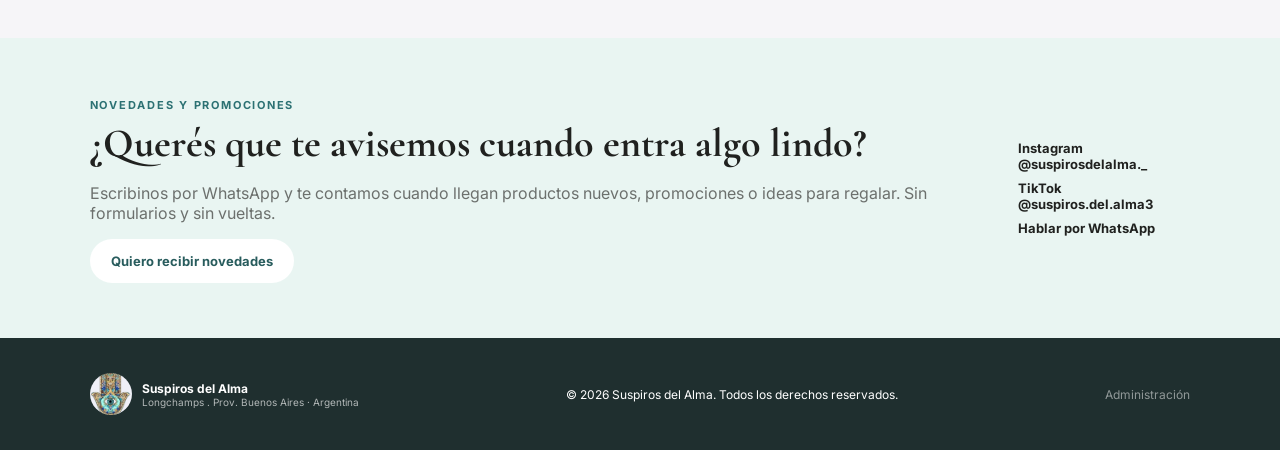
==== commit 9f8f1f39: "Update index.html" ====
--- a/index.html
+++ b/index.html
@@ -276,6 +276,61 @@
     <h3>Un momento para vos</h3>
     <p>Flores, té, cristales y un pequeño ritual personal para escribir, respirar hondo y volver a conectar con una misma.</p>
   </article>
+  <article>
+  <img
+    src="assets/escenas/escena-atrapasol-01.png"
+    alt="Atrapasol junto a una ventana proyectando pequeños arcoíris en la habitación"
+    loading="lazy"
+  >
+  <span>🌈</span>
+  <h3>Cuando el sol entra en casa</h3>
+  <p>
+    Un atrapasol junto a la ventana transforma la luz en pequeños arcoíris
+    y llena el ambiente de reflejos, color y movimiento.
+  </p>
+</article>
+
+<article>
+  <img
+    src="assets/escenas/escena-lampara-difusor-01.png"
+    alt="Lámpara de sal y difusor ambiental de varillas en un rincón cálido de la casa"
+    loading="lazy"
+  >
+  <span>✨</span>
+  <h3>Aroma y luz suave</h3>
+  <p>
+    Una lámpara de sal encendida y un difusor de varillas crean un rincón
+    cálido, perfumado y sereno para disfrutar todos los días.
+  </p>
+</article>
+
+<article>
+  <img
+    src="assets/escenas/escena-cascada-humo-01.png"
+    alt="Cascada de humo con cono de incienso en un rincón cálido y tranquilo"
+    loading="lazy"
+  >
+  <span>〰️</span>
+  <h3>Mirar cómo cae el humo</h3>
+  <p>
+    Encender un cono y observar el humo descender lentamente por la cascada
+    puede convertir unos minutos comunes en una pequeña pausa.
+  </p>
+</article>
+
+<article>
+  <img
+    src="assets/escenas/escena-bombita-defumacion-01.png"
+    alt="Bombita de defumación encendida sobre un cuenco junto a una ventana abierta"
+    loading="lazy"
+  >
+  <span>🌿</span>
+  <h3>Renovar el ambiente</h3>
+  <p>
+    Una bombita de defumación, una ventana abierta y unos minutos para dejar
+    circular el humo: una forma simple de renovar el clima de la casa.
+  </p>
+</article>
 </div>
     </section>
 
